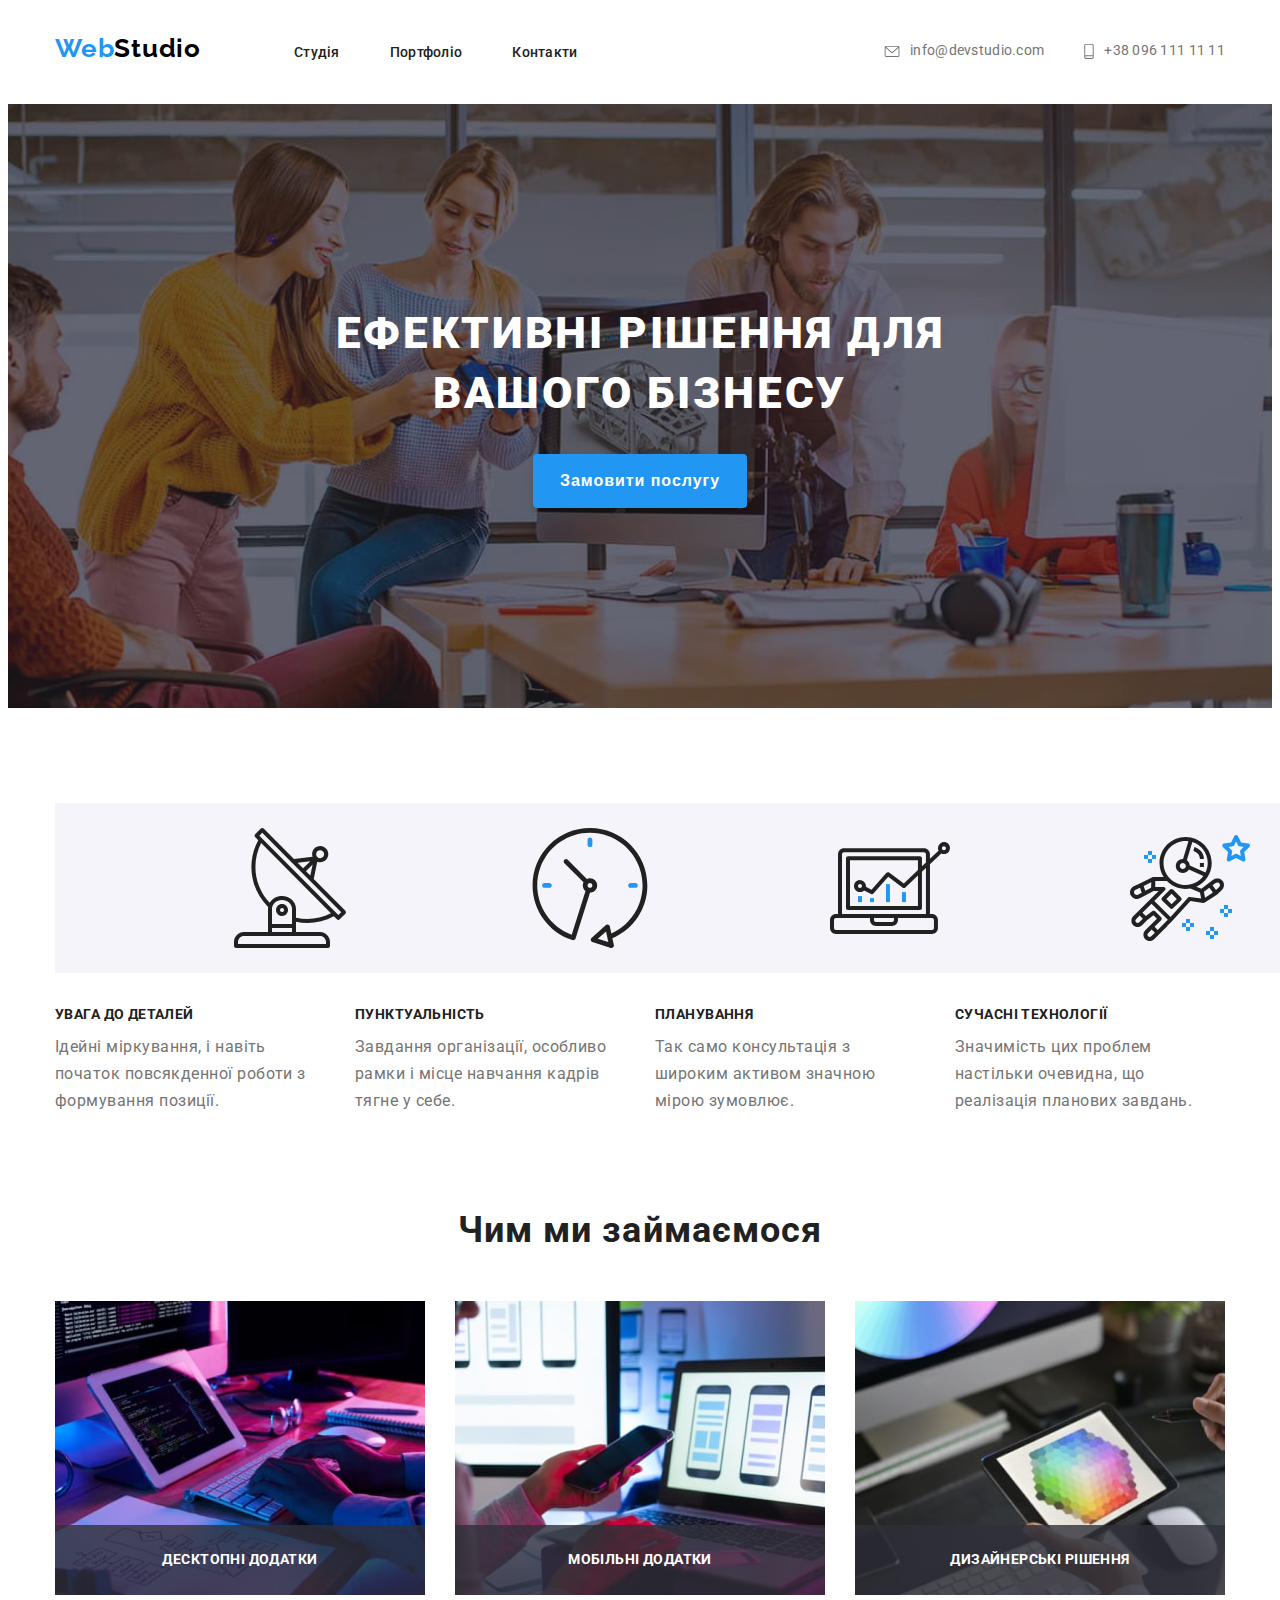
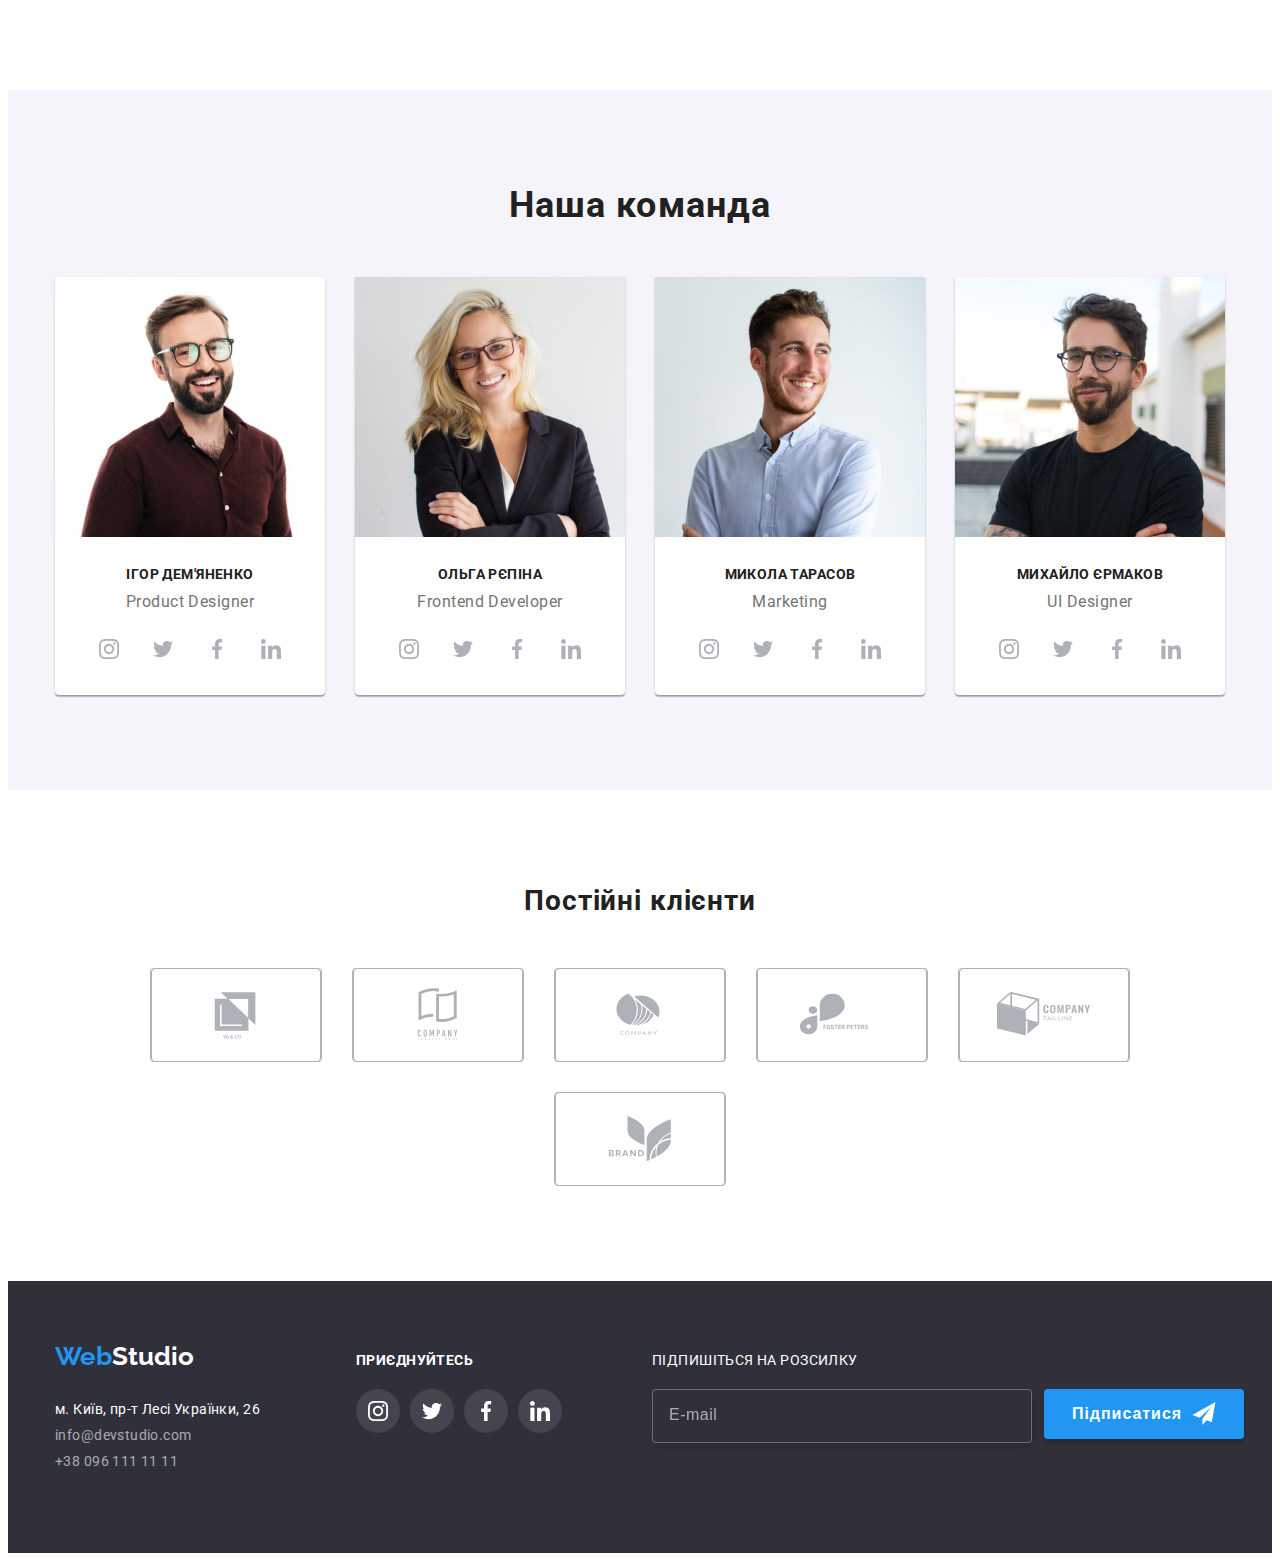
==== index.html @ 7951bf89 "homework-8.9." ====
<!DOCTYPE html>
<html lang="uk-ua">
<head>
    <meta charset="UTF-8">
    <meta http-equiv="X-UA-Compatible" content="IE=edge">
    <meta name="viewport" content="width=device-width, initial-scale=1.0" />
    <title>WebStudio</title>
    <link rel="preconnect" href="https://fonts.googleapis.com"> 
<link rel="preconnect" href="https://fonts.gstatic.com" crossorigin> 
<link href="https://fonts.googleapis.com/css2?family=Raleway:wght@700&family=Roboto:wght@400;500;700;900&display=swap" rel="stylesheet">
<link rel="stylesheet" href="https://cdnjs.cloudflare.com/ajax/libs/modern-normalize/1.1.0/modern-normalize.min.css" integrity="sha512-wpPYUAdjBVSE4KJnH1VR1HeZfpl1ub8YT/NKx4PuQ5NmX2tKuGu6U/JRp5y+Y8XG2tV+wKQpNHVUX03MfMFn9Q==" crossorigin="anonymous" referrerpolicy="no-referrer" />
<!-- <link rel="stylesheet" href="./css/style.css"> -->
<link rel="stylesheet" href="./css/main.min.css">
</head>

<body>   
     <header class="header">    
        <div class="container header__main">
            <a href="./index.html" class="header__logo link"> <span>Web</span>Studio</a>
        <nav class="header__nav">
        <ul class="header__list list">
            <li class="header__list__nav"><a href="./index.html" target="_self" class="header__link link header__active">Студія</a></li>
            <li class="header__list__nav"><a href="./portfolio.html" target="_self" class="header__link link">Портфоліо</a></li>
            <li class="header__list__nav"><a href="" class="header__link link">Контакти</a></li>
        </ul>
       </nav>
       <ul class="header__info list">
        <li class="header__list__nav header__icons"><a href="mailto:info@devstudio.com" class="header__links link"><svg width="16" height="12" class="header__icon__envelope"><use href="./img/icons.svg#icon-envelope-hover"></use></svg>info@devstudio.com</a></li>
        <li class="header__list__nav header__icons"><a href="tel:+380961111111" class="header__links link"><svg width="10" height="16" class="header__icon__smartphone"><use href="./img/icons.svg#icon-smartphone"></use></svg>+38 096 111 11 11</a></li>
       </ul>
       <button type="button" class="header__btn__open"><svg width="40" height="40" class="menu_40px"><use href="./img/icons.svg#icon-menu_40px"></use></svg></button>
    </div>

 <div class="container header__mob__menu">
<div class="mobile__menu">
    <div>
        <button class="header__btn__close"><svg width="40" height="40" class="close_40px"><use href="./img/icons.svg#icon-close_40px"></use></svg></button>
        <nav class="header__mob__nav">
        <ul class="header__mob__list list">
            <li class="header__mob__list__nav"><a href="./index.html" target="_self" class="header__mob__link link header__active">Студія</a></li>
            <li class="header__mob__list__nav"><a href="./portfolio.html" target="_self" class="header__mob__link link">Портфоліо</a></li>
            <li class="header__mob__list__nav"><a href="" class="header__mob__link link">Контакти</a></li>
        </ul>
       </nav>
    </div>

   <div>
   <ul class="header__mob__info list">
    <li class="header__mob__info__nav"><a href="tel:+380961111111" class="header__mob__tel link">+38 096 111 11 11</a></li>
    <li class="header__mob__info__nav"><a href="mailto:info@devstudio.com" class="header__mob__email link">info@devstudio.com</a></li> 
   </ul>

   <ul class="header__soc list">
    <li class="header__soc__link link"><div class="header__Instagram__line">Instagram</div></li>
    <li class="header__soc__link link"><div class="header__Twitter__line">Twitter</div></li>
    <li class="header__soc__link link"><div class="header__Facebook__line">Facebook</li>
    <li class="header__soc__link link">LinkedIn</div></li>
   </ul>
</div>
</div>
</div>
    </header>
    <main>
         <section class="hero">
            <div class="container hero__container">
          <h1 class="hero__title">Ефективні рішення для вашого бізнесу</h1>
          <button type="button" class="hero__btn" data-modal-open >Замовити послугу</button>
        </div>
        </section>
    
         <section class="details">
            <div class="container details__container">
            <h2 class="visually-hidden">Деталі роботи</h2>
            <ul class="details__description">
                <li class="details__list list">
                    <svg width="70" height="70" class="details__icons"><use href="./img/icons.svg#icon-antenna"></use></svg>
                    <h3 class="details__title title">УВАГА ДО ДЕТАЛЕЙ</h3>
                    <p class="detalist__item">Ідейні міркування, і навіть початок повсякденної роботи з формування позиції.</p>
                </li>
                <li class="details__list list">
                    <svg width="70" height="70" class="details__icons"><use href="./img/icons.svg#icon-clock"></use></svg>
                    <h3 class="details__title title">ПУНКТУАЛЬНІСТЬ</h3>
                    <p class="detalist__item">Завдання організації, особливо рамки і місце навчання кадрів тягне у себе.</p>
                </li>
                <li class="details__list list">
                    <svg width="70" height="70" class="details__icons"><use href="./img/icons.svg#icon-diagram"></use></svg>
                    <h3 class="details__title title">ПЛАНУВАННЯ</h3>
                    <p class="detalist__item">Так само консультація з широким активом значною мірою зумовлює.</p>
                </li>
                <li class="details__list list">
                    <svg width="70" height="70" class="details__icons"><use href="./img/icons.svg#icon-astronaut"></use></svg>
                    <h3 class="details__title title">СУЧАСНІ ТЕХНОЛОГІЇ</h3>
                    <p class="detalist__item">Значимість цих проблем настільки очевидна, що реалізація планових завдань.</p>
                </li>
            </ul>
        </div>
        </section>

        <section class="work">
            <div class="container work__container">
            <h2 class="work__title">Чим ми займаємося</h2>
            <ul class="work__link list">
                <li class="work__links link"><img srcset="./img/img1.jpg 1x, ./img/img1_2x.jpeg 2x" src="./img/img1.jpg" alt="Фотографії напрямку діяльності" width="370" height="294">
                    <div class="work__item">Десктопні додатки</div></li>
                <li class="work__links link"><img srcset="./img/img2.jpg 1x, ./img/img2_2x.jpeg 2x" src="./img/img2.jpg" alt="Фотографії напрямку діяльності" width="370" height="294">
                    <div class="work__item">Мобільні додатки</div></li>
                <li class="work__links link"><img srcset="./img/img3.jpg 1x, ./img/img3_2x.jpeg 2x" src="./img/img3.jpg" alt="Фотографії напрямку діяльності" width="370" height="294">
                    <div class="work__item">Дизайнерські рішення</div></li>
            </ul>
            </div>
        </section> 

         <section class="team">
            <div class="container team__container">
            <h2 class="team__title">Наша команда</h2>
            <ul class="team__list list">
                <li class="team__position link">
                    
                    <picture>
                        <source srcset="./img/img_photo1.jpg 1x, ./img/img_photo1_2x.jpeg 2x" media="(min-wight:1200px)">
                        <source srcset="./img/img_photo1_tab.jpeg 1x, ./img/img_photo1_tab_2x.jpeg 2x" media="(min-wight:768px)">
                        <source srcset="./img/img_photo1_mob.jpeg 1x, ./img/img_photo1_mob_2x.jpeg 2x" media="(min-wight:480px)">
                        <img srcset="./img/img_photo1.jpg 1x, ./img/img_photo1_2x.jpeg 2x" src="./img/img_photo1.jpg" alt="Наша команда" width="270" height="260">
                    </picture>
                        <h3 class="team__name title">Ігор Дем'яненко</h3>
                        <p class="team__text">Product Designer</p>
                        <ul class="team__soc list">
                            <li class="team__items"><a href="#" class="team__link link"> <svg width="20" height="20" class="team__icons">
                                <use href="./img/icons.svg#icon-instagram"></use>
                            </svg></a></li>
                            <li class="team__items"><a href="#" class="team__link link"> <svg width="20" height="20" class="team__icons">
                                <use href="./img/icons.svg#icon-twitter"></use>
                            </svg></a></li>
                            <li class="team__items"><a href="#" class="team__link link"> <svg width="20" height="20" class="team__icons">
                                <use href="./img/icons.svg#icon-facebook"></use>
                            </svg></a></li>
                            <li class="team__items"><a href="#" class="team__link link"> <svg width="20" height="20" class="team__icons">
                                <use href="./img/icons.svg#icon-linkedin"></use>
                            </svg></a></li>
                        </ul>
                </li>
                <li class="team__position link">   
                    <picture>
                        <source srcset="./img/img_photo2.jpg 1x, ./img/img_photo2_2x.jpeg 2x" media="(min-wight:1200px)">
                        <source srcset="./img/img_photo2_tab.jpeg 1x, ./img/img_photo2_tab_2x.jpeg 2x" media="(min-wight:768px)">
                        <source srcset="./img/img_photo2_mob.jpeg 1x, ./img/img_photo2_mob_2x.jpeg 2x" media="(min-wight:480px)">
                        <img srcset="./img/img_photo2.jpg 1x, ./img/img_photo2_2x.jpeg 2x" src="./img/img_photo2.jpg" alt="Наша команда" width="270" height="260">
                    </picture>
                        <h3 class="team__name title">Ольга Рєпіна</h3>
                        <p class="team__text">Frontend Developer</p>
                        <ul class="team__soc list">
                            <li class="team__items"><a href="#" class="team__link link"> <svg width="20" height="20" class="team__icons">
                                <use href="./img/icons.svg#icon-instagram"></use>
                            </svg></a></li>
                            <li class="team__items"><a href="#" class="team__link link"> <svg width="20" height="20" class="team__icons">
                                <use href="./img/icons.svg#icon-twitter"></use>
                            </svg></a></li>
                            <li class="team__items"><a href="#" class="team__link link"> <svg width="20" height="20" class="team__icons">
                                <use href="./img/icons.svg#icon-facebook"></use>
                            </svg></a></li>
                            <li class="team__items"><a href="#" class="team__link link"> <svg width="20" height="20" class="team__icons">
                                <use href="./img/icons.svg#icon-linkedin"></use>
                            </svg></a></li>
                        </ul>
                </li>
                <li class="team__position link">            
                    <picture>
                        <source srcset="./img/img_photo3.jpg 1x, ./img/img_photo3_2x.jpeg 2x" media="(min-wight:1200px)">
                        <source srcset="./img/img_photo3_tab.jpeg 1x, ./img/img_photo3_tab_2x.jpeg 2x" media="(min-wight:768px)">
                        <source srcset="./img/img_photo3_mob.jpeg 1x, ./img/img_photo3_mob_2x.jpeg 2x" media="(min-wight:480px)">
                        <img srcset="./img/img_photo3.jpg 1x, ./img/img_photo3_2x.jpeg 2x" src="./img/img_photo3.jpg" alt="Наша команда" width="270" height="260">
                    </picture>
                        <h3 class="team__name title">Микола Тарасов</h3>
                        <p class="team__text">Marketing</p>
                        <ul class="team__soc list">
                            <li class="team__items"><a href="#" class="team__link link"> <svg width="20" height="20" class="team__icons">
                                <use href="./img/icons.svg#icon-instagram"></use>
                            </svg></a></li>
                            <li class="team__items"><a href="#" class="team__link link"> <svg width="20" height="20" class="team__icons">
                                <use href="./img/icons.svg#icon-twitter"></use>
                            </svg></a></li>
                            <li class="team__items"><a href="#" class="team__link link"> <svg width="20" height="20" class="team__icons">
                                <use href="./img/icons.svg#icon-facebook"></use>
                            </svg></a></li>
                            <li class="team__items"><a href="#" class="team__link link"> <svg width="20" height="20" class="team__icons">
                                <use href="./img/icons.svg#icon-linkedin"></use>
                            </svg></a></li>
                        </ul>
                </li>
                <li class="team__position link">                 
                    <picture>
                        <source srcset="./img/img_photo4.jpg 1x, ./img/img_photo4_2x.jpeg 2x" media="(min-wight:1200px)">
                        <source srcset="./img/img_photo4_tab.jpeg 1x, ./img/img_photo4_tab_2x.jpeg 2x" media="(min-wight:768px)">
                        <source srcset="./img/img_photo4_mob.jpeg 1x, ./img/img_photo4_mob_2x.jpeg 2x" media="(min-wight:480px)">
                        <img srcset="./img/img_photo4.jpg 1x, ./img/img_photo4_2x.jpeg 2x" src="./img/img_photo4.jpg" alt="Наша команда" width="270" height="260">
                    </picture>
                        <h3 class="team__name title">Михайло Єрмаков</h3>
                        <p class="team__text">UI Designer</p>
                        <ul class="team__soc list">
                            <li class="team__items"><a href="#" class="team__link link"> <svg width="20" height="20" class="team__icons">
                                <use href="./img/icons.svg#icon-instagram"></use>
                            </svg></a></li>
                            <li class="team__items"><a href="#" class="team__link link"> <svg width="20" height="20" class="team__icons">
                                <use href="./img/icons.svg#icon-twitter"></use>
                            </svg></a></li>
                            <li class="team__items"><a href="#" class="team__link link"> <svg width="20" height="20" class="team__icons">
                                <use href="./img/icons.svg#icon-facebook"></use>
                            </svg></a></li>
                            <li class="team__items"><a href="#" class="team__link link"> <svg width="20" height="20" class="team__icons">
                                <use href="./img/icons.svg#icon-linkedin"></use>
                            </svg></a></li>
                        </ul>
                </li>
            </ul>    
           </div>
        
        </section> 
         <section class="customers">
            <div class="container customers__container">
                <h2 class="customers__title title">Постійні клієнти</h2>
                <ul class="customers__list list">
                    <li class="customers__items"><a href="#" class="customers__link link"><svg width="106" height="60" class="customers__Logo"><use href="./img/icons.svg#icon-Logo"></use></svg></a></li>
                    <li class="customers__items"><a href="#" class="customers__link link"><svg width="106" height="60" class="customers__Logo"><use href="./img/icons.svg#icon-Logo-2"></use></svg></a></li>
                    <li class="customers__items"><a href="#" class="customers__link link"><svg width="106" height="60" class="customers__Logo"><use href="./img/icons.svg#icon-Logo-3"></use></svg></a></li>
                    <li class="customers__items"><a href="#" class="customers__link link"><svg width="106" height="60" class="customers__Logo"><use href="./img/icons.svg#icon-Logo-4"></use></svg></a></li>
                    <li class="customers__items"><a href="#" class="customers__link link"><svg width="106" height="60" class="customers__Logo"><use href="./img/icons.svg#icon-Logo-5"></use></svg></a></li>
                    <li class="customers__items"><a href="#" class="customers__link link"><svg width="106" height="60" class="customers__Logo"><use href="./img/icons.svg#icon-Logo-6"></use></svg></a></li>
                </ul>
            </div>
        </section>
    </main>
     <footer>
        <section class="footer">
            <div class="container footer__container">
            
            <address class="footer__address">
                <ul class="footer__list list">
                    <li><a href="" class="footer__logo link"> <span>Web</span>Studio</a></li>
                    <li class="footer__items"><a href="https://goo.gl/maps/dPoQDVjqcK9kiGsp6" target="_blank" rel="noopener noreferrer nofolow" class="footer__link link footer__contact">м. Київ, пр-т Лесі Українки, 26</a></li>
                    <li class="footer__items"><a href="mailto:info@devstudio.com" class="footer__link link">info@devstudio.com</a></li>
                    <li class="footer__items"><a href="tel:+380961111111" class="footer__link link ">+38 096 111 11 11</a></li>
                </ul>
                <div class="footer__soc__tab">
                <h3 class="footer__soc__title">приєднуйтесь</h3>
                <ul class="footer__soc list">                  
                    <li class="footer__soc__items"><a href="#" class="footer__soc__link link"> <svg width="20" height="20" class="footer__soc__icons">
                        <use href="./img/icons.svg#icon-instagram"></use>
                    </svg></a></li>
                    <li class="footer__soc__items"><a href="#" class="footer__soc__link link"> <svg width="20" height="20" class="footer__soc__icons">
                        <use href="./img/icons.svg#icon-twitter"></use>
                    </svg></a></li>
                    <li class="footer__soc__items"><a href="#" class="footer__soc__link link"> <svg width="20" height="20" class="footer__soc__icons">
                        <use href="./img/icons.svg#icon-facebook"></use>
                    </svg></a></li>
                    <li class="footer__soc__items"><a href="#" class="footer__soc__link link"> <svg width="20" height="20" class="footer__soc__icons">
                        <use href="./img/icons.svg#icon-linkedin"></use>
                    </svg></a></li>
                </div>
                </ul>
            </address>
            <fotm action="" class="footer__form">
                <div class="footer__form__label"><label for="email" class="footer__form__text">Підпишіться на розсилку</label></div>
                <div class="footer__form__imput"><input type="email" name="email" id="email" class="footer__form__email" placeholder="E-mail">
                <button type="submit" class="footer__form__btn">Підписатися <svg width="24" height="24" class="footer__form__icon"><use href="./img/icons.svg#icon-send"></use></svg></button></div>
            </fotm>
        </div>
        </section>
    </footer> 
    <div class="modal is-hidden" data-modal >
        <div class="modal__container" >
            <button data-modal-close  type="button" class="modal__btn">
            <svg width="11" height="11" ><use href="./img/icons.svg#icon-Vector"></use></svg></button>
            <p class="modal__heading">Залиште свої дані, ми вам передзвонимо</p>

            <form action="">
            <div class="modal__imput__group"> 
                <label for="name">Iм'я</label>
                <div class="modal__imput__wrapper"> <input type="text" class="modal__input" id="name" name="name" required>
                <svg width="18" height="18" class="modal__input__icon"><use href="./img/icons.svg#icon-person"></use></svg>
            </div>
            </div>

                <div class="modal__imput__group">
                    <label for="tel">Телефон</label>
                    <div class="modal__imput__wrapper"> <input type="tel" class="modal__input" id="tel" name="tel" required>
                    <svg width="18" height="18" class="modal__input__icon"><use href="./img/icons.svg#icon-phone"></use></svg>
                </div>
            </div>

                <div class="modal__imput__group">
                <label for="email">Пошта</label>
                <div class="modal__imput__wrapper"> <input type="email" class="modal__input" id="email" name="email" required>
                <svg width="18" height="18" class="modal__input__icon"><use href="./img/icons.svg#icon-email"></use></svg>
            </div>
            </div>

            <div class="modal__imput__group">
                <label for="comment">Коментар</label>
                <textarea name="comment" id="comment" placeholder="Введіть текст" class="modal__text"></textarea>
            </div>

            <div class="modal__imput__group">
                <input type="checkbox" name="contract" id="contract" required class="modal__politic__check visually-hidden">
                <label for="contract" class="modal__politik__label"><span class="modal__politic__check2"><svg width="11" height="9"><use href="./img/icons.svg#icon-check"></use></svg></span ><div class="modal__contract__span"> Погоджуюся з розсилкою та приймаю <a class="modal__contract link" href="" target="_blank">Умови договору</a></div> </label>  
            </div>
               <div> <button type="submit" class="modal__form__btn">Відправити</button></div>
            
            </form>
            
        </div>
    </div> 
    <script src="./js/modal.js"></script>
    <script src="./js/menu.js"></script>
</body>
</html>
---- css/style.css ----
:root{
    --accent-color: #2196F3;
    --color-white: #FFFFFF;
}


p, h1, h2, h3 {
    margin: 0px;
}
ul {
margin: 0px;
padding: 0px;
}

img {
    display: block;
}


body{
    font-family: 'roboto', 'relewey', sans-serif;
    color: #212121;
}

/* --------------UNIVERSAL CLASSES------------ */


.container {
    width: 1200px;
    padding: 0px 15px;
    margin-left: auto;
    margin-right: auto;
    /* outline: 2px solid red; */
}



.link{
    text-decoration: none;
}

.list{
    list-style: none;
}

.title {
    font-size: 14px;
    line-height: 1.14;
    letter-spacing: 0.03em;
    text-transform: uppercase;
    }

.visually-hidden {
        position: absolute;
        width: 1px;
        height: 1px;
        margin: -1px;
        border: 0;
        padding: 0;
        white-space: nowrap;
        overflow: hidden;
        opacity: 0;
    }


/* --------------HEADER------------ */

.header{
    background-color: #FFFFFF;
    border-bottom: #ECECEC;
}

.header__main {
    display: flex;
    align-items: center;
}

.header__logo {
padding: 25px 0px;
margin-right: 90px;
display: block;


font-family: 'Raleway';
font-style: normal;
font-weight: 700;
font-size: 26px;
line-height: 1.19;
letter-spacing: 0.03em;
color: #000000;
}

.header__logo > span {
color: #2196F3;
}

.header__list{
    display: flex;
}
.header__list .header__list__nav:not(:last-child) {
    margin-right: 50px;
}


.header__link {
    display: block;
    padding-top: 32px;
    padding-bottom: 33px;
    position: relative;
    transition-property: var(--accent-color);
    transition-duration: 250ms;
   

    font-weight: 500;
    font-size: 14px;
    line-height: 1.14;
    letter-spacing: 0.02em;
    color: #212121;
    
}

.header__link:hover,
.header__link:focus,
.header__link:active {
    color: var(--accent-color);
}

.header__active:visited{
    color: var(--accent-color);
}



.header__active::after{
    position: absolute;
    left: 0;
    bottom: 0;
    content: '';
    display: block;
    height: 4px;
    width: 100%;
    background-color: var(--accent-color);
    border-radius: 2px;
}



.header__info {
    margin-left: auto;
    display: flex;
    
}
.header__info .header__list__nav:not(:last-child) {
    margin-right: 40px;
}

.header__links{
    display: flex;
    padding-top: 30px;
    padding-bottom: 30px;
    align-items: center;

    transition-property: var(--accent-color);
    transition-duration: 250ms;


font-size: 14px;
line-height: 1.14;
letter-spacing: 0.02em;
color: #757575;
}

.header__links:hover,
.header__links:focus{
    color: #2196F3
}

.header__icon__envelope{
  
    margin-right: 10px;
    fill: currentColor;
}
.header__icon__envelope:hover,
.header__icon__envelope:focus{
    fill: currentColor;
}

.header__icon__smartphone{
    margin-right: 10px;
    fill: currentColor;
}
.header__icon__smartphone:hover,
.header__icon__smartphone:focus{
    fill: currentColor;
}


/* --------------HERO------------ */

.hero {
    background-color: 
    #2F303A;
    background-image: linear-gradient(rgba(47, 48, 58, 0.4), rgba(47, 48, 58, 0.4)), url(../img/img-hiro.jpeg);
    background-repeat: no-repeat;
    background-size: cover;
    background-position: center;

}

.hero__container {
    padding-top: 200px;
    padding-bottom: 200px;
    text-align: center;
    display: block;  
}

.hero__title {
    margin-bottom: 30px;
    max-width: 700px;
    margin-left: auto;
    margin-right: auto;
    

    font-weight: 900;
    font-size: 44px;
    line-height: 1.36;
    
    letter-spacing: 0.06em;
    text-transform: uppercase;
    color: #FFFFFF;
}

.hero__btn{
cursor: pointer;
background-color: #2196F3;
border-radius: 4px;
border: 2px solid transparent;
box-shadow: 0px 4px 4px rgba(0, 0, 0, 0.15);
min-width: 200px;

    display: inline-block;
    padding: 10px 25px;
    text-align: center;

    font-weight: 700;
    font-size: 16px;
    line-height: 1.88;
    letter-spacing: 0.06em; 
    color: #FFFFFF;
}
.hero__btn:hover,
.hero__btn:focus,
.hero__btn:active{
background-color: #2196F3;
}

/* --------------DETAILS------------ */


.details{
    background-color: #FFFFFF;
}

.details__container {
    display: flex;
    padding-top: 95px;
    padding-bottom: 95px;
}

.details__title {
    margin-bottom: 10px;
}

.details__list > p {
    font-size: 14px;
    line-height: 1.71;
    letter-spacing: 0.03em;
    color: #757575;
}

.details__list {
    display: flex;
    flex-wrap: wrap;
    
}

.details__description:not(:last-child) {
    margin-right: 30px;
}


.details__icons{
    width: 270px;
    height: 120px;
    background-color: #F5F4FA;
    margin-bottom: 30px;
    display: flex;
    justify-content: center;
    align-items: center;
    fill: #212121;
    padding: 25px 100px;

}


/* -------------WORK------------- */

.work{
    background-color: #FFFFFF
}

.work__container {
   padding-top: 0px;
   padding-bottom: 95px;
   
}

.work__title {
text-align: center;

font-size: 36px;
line-height: 1.16;
letter-spacing: 0.03em;
margin-bottom: 50px;
}

.work__link {
    display: flex;
}
.work__link .work__links:not(:last-child) {
margin-right: 30px;
}

.work__links{
    position: relative;
}

.work__links::before{
content: "";
position: absolute;
bottom: 0;
right: 0;
width: 100%;
height: 70px;
display: inline-block;
background-color: rgba(47, 48, 58, 0.8);;
}

.work__item{
    position: absolute;
    bottom: 12%;
    right: 50%;
    min-width: 100%;
    transform: translate(50%, 50%);
    font-weight: 700;
    font-size: 14px;
    line-height: 1.14;
    text-align: center;
    letter-spacing: 0.03em;
    text-transform: uppercase;
    color: #FFFFFF;
}

/* -------------TEAM------------- */

.team{
    background-color: #F5F4FA;
}

.team__containner {
    padding-top: 95px;
    padding-bottom: 95px;
}

.team__title {
font-size: 36px;
line-height: 1.16;
text-align: center;
letter-spacing: 0.03em;
margin-bottom: 50px;
color: #212121;
}

.team__list {
    display: flex;
    
    
}

.team__position{
    background-color: #FFFFFF;
    text-align: center;
    border-radius: 0px 0px 4px 4px;
    box-shadow: 0px 1px 3px rgba(0, 0, 0, 0.12), 0px 1px 1px rgba(0, 0, 0, 0.14), 0px 2px 1px rgba(0, 0, 0, 0.2);
}

.team__list .team__position:not(:last-child){
    margin-right: 30px;
}

.team__name {
    margin: 30px auto 10px;
}

.team__text {
margin-bottom: 15px;

font-size: 16px;
line-height: 1.18;
letter-spacing: 0.03em;
color: #757575;
}

.team__soc{
    display: flex;
    justify-content: center;
    text-align: center;
    padding-bottom: 30px;
}

.team__items{
    width: 44px;
    height: 44px;
}

.team__items:not(:last-child){
    margin-right: 10px;
}

.team__link {
    width: 100%;
    height: 100%;
    display: flex;
    justify-content: center;
    align-items: center;
    border-radius: 50%;
    background-color: #FFFFFF;
    color: #AFB1B8;
    transition-property: background-color;
    transition-duration: 250ms;
    transition-timing-function: linear;
    transition-property: color;
    transition-duration: 250ms;
    transition-timing-function: linear;
}

.team__link:hover {
    background-color: #2196F3;
    color: #FFFFFF;
}
.team__icons {
    fill: currentColor;
}

/* -------------CUSTOMERS------------- */

.customers{
    background-color: #FFFFFF;
}

.customers__container{
    padding-top: 95px;
    padding-bottom: 95px;
}

.customers__title{
margin-bottom: 50px;

text-transform: none;
font-style: normal;
font-size: 36px;
line-height: 1.17;
text-align: center;
letter-spacing: 0.03em;
color: #212121;
}

.customers__list{
    display: flex;
    justify-content: center;
}
.customers__items:not(:last-child){
    margin-right: 30px;
}

.customers__items{
    width: 170px;
    height: 92px;
   
}


        .customers__link{
            width: 100%;
            height: 100%;
            display: flex;
            justify-content: center;
            align-items: center;
            border: 1px solid #AFB1B8;
            border-radius: 4px;
            background-color: #FFFFFF;
            color: #AFB1B8;

            transition-property: border;
            transition-duration: 250ms;
            transition-timing-function: linear;

            transition-property: color;
            transition-duration: 250ms;
            transition-timing-function: linear;
        }



    .customers__link:hover {
        border: 1px solid #2196F3;
        color: #2196F3;
      }

      .customers__Logo{
        fill: currentColor;
      }


/* -------------FOOTER------------- */


.footer {
    background-color: #2F303A
    
}

.footer__container {
    padding-top: 60px;
    padding-bottom: 60px;
    display: flex;
    align-items: baseline;
    
}

.footer__address{
    display: flex;
    align-items: baseline;
}

.footer__list{
    margin-right: 70px;
    min-width: 231px;
}


    
    .footer__logo {
        margin-bottom: 30px;
        display: block;


        font-family: 'Raleway';
        font-style: normal;
        font-weight: 700;
        font-size: 26px;
        line-height: 1.19;
        color: #FFFFFF;

    }

    .footer__logo > span {
        color: #2196F3;
        }

    .footer__link{
        font-style: normal;
        font-size: 14px;
        line-height: 1.71;
        letter-spacing: 0.03em;
        color: rgba(255, 255, 255, 0.6);
    }

    .footer__items:not(:last-child){
        margin-bottom: 10px;
    }

    .footer__contact {
        color: #FFFFFF;
    }



.footer__soc{
    display: flex;
    flex-wrap: wrap;
    margin-right: 90px;

}

.footer__soc__title{
min-width: 206px;
margin-bottom: 20px;

font-style: normal;
font-size: 14px;
line-height: 1.14;
letter-spacing: 0.03em;
text-transform: uppercase;
color: #FFFFFF;

}


.footer__soc__items{

text-align: center;
    width: 44px;
    height: 44px;
 
}

.footer__soc__items:not(:last-child){
    margin-right: 10px;
}

.footer__soc__link {
    width: 100%;
    height: 100%;
    display: flex;
    justify-content: center;
    align-items: center;
    border-radius: 50%;
    background-color: rgba(255, 255, 255, 0.1);;
    color: #FFFFFF;

    transition-property: background-color;
    transition-duration: 250ms;
    transition-timing-function: linear;
}

.footer__soc__link:hover {
    background-color: #2196F3;
}
.footer__soc__icons {
    fill: currentColor;
}



.footer__form__label{
    margin-bottom: 20px;
}

.footer__form__imput{
    display: flex;
}

.footer__form__text {
    
    font-size: 14px;
    line-height: 16px;
    letter-spacing: 0.03em;
    text-transform: uppercase;
    color: #FFFFFF;
}



.footer__form__email {
width: 360px;
height: 50px;
border: 1px solid rgba(255, 255, 255, 0.3);
filter: drop-shadow(0px 4px 4px rgba(0, 0, 0, 0.15));
border-radius: 4px;
margin-right: 12px;

background-color: #2F303A;
padding-left: 16px;
color: #FFFFFF;
transition-property: border-color;
transition-duration: 250ms;
transition-timing-function: linear;
}

.footer__form__email:hover,
.footer__form__email:focus{
    outline: transparent;
    border-color: var(--accent-color);
}



.footer__form__email::placeholder{
    font-weight: 400;
    font-size: 16px;
    line-height: 1.25;
    display: flex;
    align-items: center;
    letter-spacing: 0.03em;
    color: rgba(255, 255, 255, 0.6);
    }



.footer__form__btn {
padding: 10px 28px 10px 28px;
background-color: var(--accent-color);
box-shadow: 0px 4px 4px rgba(0, 0, 0, 0.15);
border-radius: 4px;
border: transparent;
cursor: pointer;

font-weight: 700;
font-size: 16px;
line-height: 1.88;
display: flex;
align-items: center;
text-align: center;
letter-spacing: 0.06em;
color: #FFFFFF;

}

.footer__form__icon {
    margin-left: 10px;
    height: 24px;
    width: 24px;
    fill: #FFFFFF;
}





/* ----------------MODAL--------------- */



.modal{
    position: fixed;
    top: 0;
    height: 100%;
    width: 100%;
    background-color: rgba(0, 0, 0, 0.2);
    

    transition-property: opacity, visibility;
    transition-duration: 250ms;
    transition-timing-function: linear;  
}



.modal__container{
    position: absolute;
    left: 50%;
    top: 50%;
    width: 528px;
    height: 581px;
    transform: translate(-50%, -50%) scale(1);
    background-color: #FFFFFF;
    box-shadow: 0px 1px 3px rgba(0, 0, 0, 0.12), 0px 1px 1px rgba(0, 0, 0, 0.14), 0px 2px 1px rgba(0, 0, 0, 0.2);
    border-radius: 4px;
    padding: 40px;

    transition-property: transform;
    transition-duration: 250ms;
    transition-timing-function: linear;
    

} 

.modal.is-hidden .modal__container{
    transform: translate(-50%, -50%) scale(0);
   
}

.modal__btn{
    display: inline-block;
    cursor: pointer;
    position: absolute;
    top: 8px;
    right: 8px;
    width: 30px;
    height: 30px;
    border-radius: 50%;
    background-color: #FFFFFF;
    border: 1px solid rgba(0, 0, 0, 0.1);
    transition: fill 250ms linear;
    
}

.modal__btn:hover,
.modal__btn:focus{
    fill: var(--accent-color);
}

.is-hidden{
    opacity: 0;
    visibility: hidden;
    pointer-events: none;
}

.modal__heading{
font-weight: 700;
font-size: 20px;
line-height: 1.15;
text-align: center;
letter-spacing: 0.03em;
color: #212121;

margin-bottom: 10px;
}

.modal__imput__group label{
    font-weight: 400;
    font-size: 12px;
    line-height: 1.16;
    letter-spacing: 0.01em;
    color: #757575;
    margin-bottom: 5px;
    display: block;
    }
    
    
    .modal__imput__group:nth-child(-n + 3){
        margin-bottom: 10px;
    }
    .modal__imput__group:nth-child(4){
        margin-bottom: 20px;
    }
    .modal__imput__group:nth-child(5){
        margin-bottom: 30px;
        display: flex;
        justify-content: center;
        align-items: center;
    }
    
    .modal__imput__wrapper{
        position: relative;
    }
    
    .modal__input{
        width: 100%;
        height: 40px;
        border: 1px solid rgba(33, 33, 33, 0.2);
        border-radius: 4px;
        padding-left: 12px;
        
    }

    .modal__input{
        padding-left: 42px;
        transition-property: border-color;
        transition-duration: 250ms;
        transition-timing-function: linear;
    }
    
    .modal__input:hover,
    .modal__input:focus{
        border-color: var(--accent-color);
        outline: transparent;
    }
    
    .modal__input:hover + svg,
    .modal__input:focus + svg{
        fill: var(--accent-color);
    }

    .modal__input__icon{
        position: absolute;
        top: 50%;
        left: 12px;
        transform: translateY(-50%);
        transition-property: fill;
        transition-duration: 250ms;
        transition-timing-function: linear;
    }
    
    .modal__text::placeholder{
    font-weight: 400;
    font-size: 12px;
    line-height: 1.16;
    letter-spacing: 0.01em;
    color: rgba(117, 117, 117, 0.5);
    }

     
    .modal__text{
        width: 448px;
        height: 120px;
        left: 576px;
        top: 519px;
        border: 1px solid rgba(33, 33, 33, 0.2);
        border-radius: 4px;
        resize: none;
        padding: 12px 16px;
        transition-property: border-color;
        transition-duration: 250ms;
        transition-timing-function: linear;
        }
        
        .modal__text:hover,
        .modal__text:focus{
            border-color: var(--accent-color);
            outline: transparent;
        }
    
    
    label.modal__politik__label{
    align-items: center;
    display: flex;
    align-items: center;
    font-weight: 400;
    font-size: 14px;
    line-height: 1.71;
    letter-spacing: 0.03em;
    color: #757575;
   
    }
    
    .modal__politic__check2{
        width: 16px;
        height: 15px;
        border: 2px solid #212121;
        border-radius: 2px;
        margin-right: 10px;
        display: flex;
        justify-content: center;
        align-items: center;
        
    }
    .modal__politic__check2 svg{
        fill: transparent;
    }
    .modal__politic__check:checked + label > span{
        border: none;
        background-color: var(--accent-color);
    }
    
    .modal__politic__check:checked + label > span svg{
        fill: var(--color-white);
    }
    
    .modal__contract{
        padding-left: 3px;
        color: var(--accent-color);
    }
    
    .modal__contract__span{
        position: relative;
    }
    
    .modal__contract::after{
        content: "";
        display: block;
        position: absolute;
        right: 0;
        bottom: 5px;
        width: 112px;
        height: 1px;
        background-color: var(--accent-color);
    
    }
    
    .modal__form__btn{
        display: inline-block;
        align-items: center;
        text-align: center;
        margin-left: 113px;
        margin-right: auto;
        
        font-weight: 700;
        font-size: 16px;
        line-height: 1.88;
        letter-spacing: 0.06em;
        color: #FFFFFF;
        
        padding: 10px 52px;
        background: #188CE8;
        border: #188CE8;
        box-shadow: 0px 4px 4px rgba(0, 0, 0, 0.15);
        border-radius: 4px;
        cursor: pointer;
        }
---- css/main.min.css ----
p,h1,h2,h3{margin:0px}ul{margin:0px;padding:0px}.link{text-decoration:none}.list{list-style:none}img{display:block;width:100%;height:auto}body{font-family:"roboto","relewey",sans-serif;color:#212121}.visually-hidden{position:absolute;width:1px;height:1px;margin:-1px;border:0;padding:0;white-space:nowrap;overflow:hidden;opacity:0}:root{--accent-color: #2196F3;--color-white: #FFFFFF}.container{width:100%;padding:0px 15px;margin:0px auto}@media screen and (min-width: 480px){.container{width:450px}}@media screen and (min-width: 768px){.container{width:738px}}@media screen and (min-width: 1200px){.container{width:1170px}}.title{font-size:14px;line-height:1.14;letter-spacing:.03em;text-transform:uppercase}.header{background-color:#fff;border-bottom:#ececec}.header__main{display:flex;align-items:center}@media screen and (min-width: 767px){.header__main{align-items:center}}@media screen and (min-width: 1200px){.header__main{display:flex;align-items:baseline}}.header__logo{display:block;font-family:"Raleway";font-style:normal;font-weight:700;letter-spacing:.03em;color:#000;margin-right:216px;padding:16px,0px;font-size:24px;line-height:1.17}.header__logo>span{color:#2196f3}@media screen and (min-width: 768px){.header__logo{margin-right:85px;padding-bottom:16px}}@media screen and (min-width: 1200px){.header__logo{margin-right:93px;padding:25px 0px;font-size:26px;line-height:1.19}}@media screen and (max-width: 767px){.header__nav{display:none}}.header__list{display:flex}.header__list .header__list__nav:not(:last-child){margin-right:50px}.header__link{position:relative;display:block;padding-top:32px;padding-bottom:33px;transition-property:var(--accent-color);transition-duration:250ms;font-weight:500;font-size:14px;line-height:1.14;letter-spacing:.02em;color:#212121}.header__link:hover,.header__link:focus,.header__link:active{color:var(--accent-color)}.header__active:visited{color:var(--accent-color)}.header__active:visited::after{position:absolute;left:0;bottom:0;content:"";display:block;height:4px;width:100%;background-color:var(--accent-color);border-radius:2px}.header__info{display:none;margin-left:auto}@media screen and (min-width: 768px){.header__info{display:block}}@media screen and (min-width: 1200px){.header__info{display:flex}.header__info .header__list__nav:not(:last-child){margin-right:40px}}@media screen and (min-width: 768px){.header__list__nav:first-child{padding-bottom:10px}}.header__links{display:flex;align-items:center;transition-property:color;transition-duration:250ms;font-size:14px;line-height:1.14;letter-spacing:.02em;color:#757575}.header__links:hover,.header__links:focus{color:#2196f3}.header__icon__envelope{margin-right:10px;fill:currentColor}.header__icon__envelope:hover,.header__icon__envelope:focus{fill:currentColor}.header__icon__smartphone{margin-right:10px;fill:currentColor}.header__icon__smartphone:hover,.header__icon__smartphone:focus{fill:currentColor}.header__btn__open{cursor:pointer;margin-left:auto;border:rgba(0,0,0,0);background-color:#fff;transition:fill,250ms linear;padding-top:10px}@media screen and (min-width: 768px){.header__btn__open{display:none}}.header__btn__open:hover,.header__btn__open:focus{fill:var(--accent-color)}.header__mob__menu{display:block;position:fixed;width:100vw;height:100vh;background-color:#fff;top:0px;left:0px;right:0px;transition-property:opacity,visibility;transition-duration:250ms;transition-timing-function:linear}@media screen and (min-width: 768px){.header__mob__menu{display:none}}.header__mob__menu.is-header{transform:translate(-50%, -50%) scale(0)}.header__btn__close{cursor:pointer;display:block;margin-left:auto;margin-right:0;border:rgba(0,0,0,0);background-color:#fff;transition:fill,250ms linear}.header__btn__close:hover,.header__btn__close:focus{fill:var(--accent-color)}.header__mob__list__nav{margin-bottom:30px}.header__mob__link{font-weight:500;font-size:40px;line-height:47px;letter-spacing:.02em;color:#212121;transition:color,250ms linear}.header__mob__link:hover,.header__mob__link:focus{color:var(--accent-color)}.header__mob__info{margin-bottom:64px}.header__mob__info__nav:first-child{margin-bottom:30px}.header__mob__tel{font-weight:500;font-size:34px;line-height:1.17;letter-spacing:.02em;color:#2196f3}.header__mob__email{font-weight:500;font-size:24px;line-height:1.16;letter-spacing:.02em;color:#757575;transition:color,250ms linear}.header__mob__email:hover,.header__mob__email:focus{color:var(--accent-color)}.header__soc{display:flex;align-items:center}.header__soc__link{position:relative;font-weight:500;font-size:18px;line-height:1.22px;letter-spacing:.02em;color:#2196f3}.header__soc__link:not(:last-child){margin-right:20px}.header__Instagram__line::after{content:"";position:absolute;height:1px;width:22px;display:block;border:1px solid rgba(33,33,33,.2);top:0;left:85px;transform:rotate(90deg)}.header__Twitter__line::after{content:"";position:absolute;height:1px;width:22px;display:block;border:1px solid rgba(33,33,33,.2);top:0;left:57px;transform:rotate(90deg)}.header__Facebook__line::after{content:"";position:absolute;height:1px;width:22px;display:block;border:1px solid rgba(33,33,33,.2);top:0;left:80px;transform:rotate(90deg)}.mobile__menu{display:flex;flex-direction:column;height:100%;justify-content:space-between;padding-top:10px;padding-bottom:45px;padding-left:40px;padding-right:10px}.hero{background-color:#2f303a;background-image:linear-gradient(rgba(47, 48, 58, 0.4), rgba(47, 48, 58, 0.4)),url(../img/img_hiro_modil.jpeg);background-repeat:no-repeat;background-size:cover;background-position:center}@media(min-device-pixel-ratio: 2),(-webkit-min-device-pixel-ratio: 2),(min-resolution: 192dpi),(min-resolution: 2dppx){.hero{background-image:linear-gradient(rgba(47, 48, 58, 0.4), rgba(47, 48, 58, 0.4)),url(../img/2x_img_mobil.jpeg)}}@media screen and (min-width: 768px){.hero{background-image:linear-gradient(rgba(47, 48, 58, 0.4), rgba(47, 48, 58, 0.4)),url(../img/img_hiro_tablet.jpeg)}}@media screen and (min-width: 768px)and (min-device-pixel-ratio: 2),screen and (min-width: 768px)and (-webkit-min-device-pixel-ratio: 2),screen and (min-width: 768px)and (min-resolution: 192dpi),screen and (min-width: 768px)and (min-resolution: 2dppx){.hero{background-image:linear-gradient(rgba(47, 48, 58, 0.4), rgba(47, 48, 58, 0.4)),url(../img/2x_img_tablet.jpeg)}}@media screen and (min-width: 1200px){.hero{background-image:linear-gradient(rgba(47, 48, 58, 0.4), rgba(47, 48, 58, 0.4)),url(../img/img-hiro.jpeg)}}@media screen and (min-width: 1200px)and (min-device-pixel-ratio: 2),screen and (min-width: 1200px)and (-webkit-min-device-pixel-ratio: 2),screen and (min-width: 1200px)and (min-resolution: 192dpi),screen and (min-width: 1200px)and (min-resolution: 2dppx){.hero{background-image:linear-gradient(rgba(47, 48, 58, 0.4), rgba(47, 48, 58, 0.4)),url(../img/2x_img_desctop.jpeg)}}.hero__container{padding-top:118px;padding-bottom:118px;text-align:center;display:block}@media screen and (min-width: 1200px){.hero__container{padding-top:200px;padding-bottom:200px}}.hero__title{margin-bottom:30px;max-width:360px;margin-left:auto;margin-right:auto;font-weight:900;font-size:26px;line-height:1.62;text-align:center;letter-spacing:.06em;text-transform:uppercase;color:#fff}@media screen and (min-width: 1200px){.hero__title{max-width:700px;font-size:44px;line-height:1.36;color:#fff}}.hero__btn{cursor:pointer;background-color:#2196f3;border-radius:4px;border:2px solid rgba(0,0,0,0);box-shadow:0px 4px 4px rgba(0,0,0,.15);min-width:200px;display:inline-block;padding:10px 25px;text-align:center;font-weight:700;font-size:16px;line-height:1.88;letter-spacing:.06em;color:#fff}.hero__btn:hover,.hero__btn:focus,.hero__btn:active{background-color:#2196f3}.details{background-color:#fff}.details__container{padding-top:60px;padding-bottom:0px}@media screen and (min-width: 768px){.details__container{padding-bottom:60px}}@media screen and (min-width: 1200px){.details__container{padding-top:95px;padding-bottom:95px}}@media screen and (min-width: 480px){.details__description{margin:-15px}}@media screen and (min-width: 768px){.details__description{margin:-15px;display:flex;flex-wrap:wrap}}@media screen and (min-width: 1200px){.details__description{margin:-15px}}.details__list{width:100%}@media screen and (min-width: 768px){.details__list{display:flex;flex-wrap:wrap;margin:15px;width:calc((100% - 60px)/2)}}@media screen and (min-width: 1200px){.details__list{display:block;width:calc((100% - 120px)/4)}}@media screen and (max-width: 767px){.details__list:not(:last-child) .detalist__item{margin-bottom:30px}}.details__icons{margin-bottom:30px;height:127px;width:100%;background-color:#f5f4fa;fill:#212121;padding:25px 100px}@media screen and (min-width: 480px){.details__icons{padding:25px 190px}}@media screen and (min-width: 768px){.details__icons{height:120px;padding:25px 142px}}@media screen and (min-width: 1200px){.details__icons{padding:25px 100px}}.details__title{display:flex;justify-content:center;margin-bottom:10px;font-size:14px;line-height:1.14;letter-spacing:.03em;text-transform:uppercase;color:#212121}@media screen and (min-width: 480px){.details__title{text-align:center}}@media screen and (min-width: 1200px){.details__title{justify-content:flex-start}}.detalist__item{line-height:1.71;letter-spacing:.03em;color:#757575}@media screen and (max-width: 1199px){.work{display:none}}.work{background-color:#fff}.work__container{padding-top:0px;padding-bottom:95px}.work__title{text-align:center;font-size:36px;line-height:1.16;letter-spacing:.03em;margin-bottom:50px}.work__link{display:flex}.work__link .work__links:not(:last-child){margin-right:30px}.work__links{position:relative}.work__links::before{content:"";position:absolute;bottom:0;right:0;width:100%;height:70px;display:inline-block;background-color:rgba(47,48,58,.8)}.work__item{position:absolute;bottom:12%;right:50%;min-width:100%;transform:translate(50%, 50%);font-weight:700;font-size:14px;line-height:1.14;text-align:center;letter-spacing:.03em;text-transform:uppercase;color:#fff}.team{background-color:#f5f4fa}.team__container{padding-top:60px;padding-bottom:60px}@media screen and (min-width: 1200px){.team__container{padding-top:95px;padding-bottom:95px}}.team__title{font-size:28px;line-height:1.17;text-align:center;letter-spacing:.03em;margin-bottom:30px;color:#212121}@media screen and (min-width: 1200px){.team__title{font-size:36px;line-height:1.16;margin-bottom:50px}}.team__list{display:block}@media screen and (min-width: 768px){.team__list{display:flex;flex-wrap:wrap;margin:-15px}}@media screen and (max-width: 767px){.team__list .team__position:not(:last-child){margin-bottom:30px}}.team__position{background-color:#fff;text-align:center;width:100%;border-radius:0px 0px 4px 4px;box-shadow:0px 1px 3px rgba(0,0,0,.12),0px 1px 1px rgba(0,0,0,.14),0px 2px 1px rgba(0,0,0,.2)}@media screen and (min-width: 768px){.team__position{margin:15px;width:calc((100% - 60px)/2)}}@media screen and (min-width: 1200px){.team__position{width:calc((100% - 120px)/4)}}.team__name{margin:30px auto 10px}.team__text{margin-bottom:15px;font-size:16px;line-height:1.18;letter-spacing:.03em;color:#757575}.team__soc{display:flex;justify-content:center;text-align:center;padding-bottom:24px}.team__items{display:flex;justify-content:center;text-align:center;flex-wrap:wrap;width:44px;height:44px}.team__items:not(:last-child){margin-right:10px}.team__link{width:100%;height:100%;display:flex;justify-content:center;align-items:center;border-radius:50%;background-color:#fff;color:#afb1b8;transition-property:background-color,color;transition-duration:250ms;transition-timing-function:linear}.team__link:hover{background-color:#2196f3;color:#fff}.team__icons{fill:currentColor}.customers{background-color:#fff}.customers__container{padding-top:60px;padding-bottom:60px}@media screen and (min-width: 1200px){.customers__container{padding-top:95px;padding-bottom:95px}}.customers__title{text-transform:none;margin-bottom:30px;font-size:28px;line-height:1.17;text-align:center;letter-spacing:.03em;color:#212121}@media screen and (min-width: 1200px){.customers__title{margin-bottom:50px}}.customers__list{display:flex;flex-wrap:wrap;margin:-15px}@media screen and (min-width: 768px){.customers__list{align-items:center;justify-content:center}}.customers__items{height:92px;display:flex;justify-content:center;align-items:center;border:1px solid #afb1b8;border-radius:4px;background-color:#fff;color:#afb1b8;margin:15px;width:calc((100% - 60px)/2)}@media screen and (min-width: 768px){.customers__items{width:calc((100% - 90px)/3)}}@media screen and (min-width: 1200px){.customers__items{width:calc((100% - 180px)/6)}}.customers__link{width:100%;height:100%;display:flex;justify-content:center;align-items:center;border:1px solid #afb1b8;border-radius:4px;background-color:#fff;color:#afb1b8;transition-property:border,color;transition-duration:250ms;transition-timing-function:linear}.customers__link:hover{border:1px solid #2196f3;color:#2196f3}.customers__Logo{fill:currentColor}.footer{background-color:#2f303a}.footer__container{padding-top:60px;padding-bottom:60px}@media screen and (min-width: 1200px){.footer__container{padding-top:60px;padding-bottom:60px;display:flex;align-items:baseline}}.footer__address{display:block}@media screen and (min-width: 768px){.footer__address{display:flex;justify-content:space-around}}@media screen and (min-width: 1200px){.footer__address{align-items:baseline}}.footer__list{margin-bottom:60px}@media screen and (min-width: 1200px){.footer__list{margin-right:70px;min-width:231px;margin-bottom:0px}}.footer__logo{display:flex;justify-content:center;margin-bottom:30px;font-family:"Raleway";font-style:normal;font-weight:700;font-size:24px;line-height:1.17;text-align:center;color:#fff}.footer__logo>span{color:#2196f3}@media screen and (min-width: 1200px){.footer__logo{justify-content:flex-start;font-size:26px;line-height:1.19}}.footer__items:not(:last-child) .footer__link{margin-bottom:10px}.footer__link{display:flex;justify-content:center;font-style:normal;font-size:14px;line-height:1.14;text-align:center;letter-spacing:.03em;color:rgba(255,255,255,.6)}@media screen and (min-width: 1200px){.footer__link{justify-content:flex-start}}.footer__contact{color:#fff}@media screen and (min-width: 768px){.footer__soc__tab{display:block}}.footer__soc__title{display:flex;justify-content:center;margin-bottom:20px;font-style:normal;font-size:14px;line-height:1.14;text-align:center;letter-spacing:.03em;text-transform:uppercase;color:#fff}@media screen and (min-width: 1200px){.footer__soc__title{justify-content:flex-start}}.footer__soc{display:flex;justify-content:center;margin-bottom:60px}@media screen and (min-width: 1200px){.footer__soc{margin-right:90px}}.footer__soc__items{width:44px;height:44px}.footer__soc__items:not(:last-child){margin-right:10px}.footer__soc__link{width:100%;height:100%;display:flex;justify-content:center;align-items:center;border-radius:50%;background-color:rgba(255,255,255,.1);color:#fff;transition-property:background-color;transition-duration:250ms;transition-timing-function:linear}.footer__soc__link:hover{background-color:#2196f3}.footer__soc__icons{fill:currentColor}.footer__form__label{margin-bottom:20px}@media screen and (max-width: 767px){.footer__form__imput{display:flex;flex-wrap:wrap;justify-content:center}}@media screen and (min-width: 1200px){.footer__form__imput{display:flex}}.footer__form__text{display:flex;justify-content:center;text-align:center;font-size:14px;line-height:1.14;letter-spacing:.03em;text-transform:uppercase;color:#fff}@media screen and (min-width: 1200px){.footer__form__text{justify-content:flex-start}}.footer__form__email{width:450px;height:50px;border:1px solid rgba(255,255,255,.3);filter:drop-shadow(0px 4px 4px rgba(0, 0, 0, 0.15));border-radius:4px;margin-bottom:20px;background-color:#2f303a;padding-left:16px;color:#fff;transition-property:border-color;transition-duration:250ms;transition-timing-function:linear}.footer__form__email:hover,.footer__form__email:focus{outline:rgba(0,0,0,0);border-color:var(--accent-color)}@media screen and (min-width: 768px){.footer__form__email{display:flex;margin-right:auto;margin-left:auto}}@media screen and (min-width: 1200px){.footer__form__email{display:block;width:360px;margin-right:12px}}.footer__form__email::-moz-placeholder{font-weight:400;font-size:16px;line-height:1.25;display:flex;align-items:center;letter-spacing:.03em;color:rgba(255,255,255,.6)}.footer__form__email:-ms-input-placeholder{font-weight:400;font-size:16px;line-height:1.25;display:flex;align-items:center;letter-spacing:.03em;color:rgba(255,255,255,.6)}.footer__form__email::placeholder{font-weight:400;font-size:16px;line-height:1.25;display:flex;align-items:center;letter-spacing:.03em;color:rgba(255,255,255,.6)}.footer__form__btn{display:flex;align-items:center;text-align:center;padding:10px 28px 10px 28px;background-color:var(--accent-color);box-shadow:0px 4px 4px rgba(0,0,0,.15);border-radius:4px;border:rgba(0,0,0,0);cursor:pointer;font-weight:700;font-size:16px;line-height:1.88;letter-spacing:.06em;color:#fff}@media screen and (min-width: 768px){.footer__form__btn{margin-right:auto;margin-left:auto}}@media screen and (min-width: 1200px){.footer__form__btn{max-height:50px;font-size:16px;color:#fff}}.footer__form__icon{margin-left:10px;height:24px;width:24px;fill:#fff}.forma{position:fixed;top:0;height:100%;width:100%;background-color:rgba(0,0,0,.2);transition-property:opacity,visibility;transition-duration:250ms;transition-timing-function:linear}.forma.is-hidden .forma-bg{transform:translate(-50%, -50%) scale(0)}.forma-bg{position:absolute;left:50%;top:50%;width:528px;height:581px;transform:translate(-50%, -50%) scale(1);background-color:#fff;box-shadow:0px 1px 3px rgba(0,0,0,.12),0px 1px 1px rgba(0,0,0,.14),0px 2px 1px rgba(0,0,0,.2);border-radius:4px;padding:40px;transition-property:transform;transition-duration:250ms;transition-timing-function:linear}.forma-bt{display:inline-block;cursor:pointer;position:absolute;top:8px;right:8px;width:30px;height:30px;border-radius:50%;background-color:#fff;border:1px solid rgba(0,0,0,.1);transition:fill 250ms linear}.forma-bt:hover,.forma-bt:focus{fill:var(--accent-color)}.is-hidden{opacity:0;visibility:hidden;pointer-events:none}.modal{position:fixed;top:0;height:100%;width:100%;background-color:rgba(0,0,0,.2);transition-property:opacity,visibility;transition-duration:250ms;transition-timing-function:linear}.modal.is-hidden .modal__container{transform:translate(-50%, -50%) scale(0)}.modal__container{position:absolute;left:50%;top:50%;width:450px;height:609px;transform:translate(-50%, -50%) scale(1);background-color:#fff;box-shadow:0px 1px 3px rgba(0,0,0,.12),0px 1px 1px rgba(0,0,0,.14),0px 2px 1px rgba(0,0,0,.2);border-radius:4px;padding:40px;transition-property:transform;transition-duration:250ms;transition-timing-function:linear}@media screen and (min-width: 1200px){.modal__container{width:528px;height:581px}}.modal__btn{display:inline-block;cursor:pointer;position:absolute;top:8px;right:8px;width:30px;height:30px;border-radius:50%;background-color:#fff;border:1px solid rgba(0,0,0,.1);transition:fill 250ms linear}.modal__btn:hover,.modal__btn:focus{fill:var(--accent-color)}.is-hidden{opacity:0;visibility:hidden;pointer-events:none}.modal__heading{margin-bottom:10px;font-weight:700;font-size:20px;line-height:1.15;text-align:center;letter-spacing:.03em;color:#212121}@media screen and (min-width: 1200px){.modal__heading{line-height:1.5}}.modal__imput__group label{font-weight:400;font-size:12px;line-height:1.16;letter-spacing:.01em;color:#757575;margin-bottom:5px;display:block}@media screen and (min-width: 1200px){.modal__imput__group label{line-height:1.14}}.modal__imput__group:nth-child(-n+3){margin-bottom:10px}.modal__imput__group:nth-child(-n+3):nth-child(4){margin-bottom:20px}.modal__imput__group:nth-child(-n+3):nth-child(5){margin-bottom:30px;justify-content:center;display:flax;align-items:center}.modal__imput__wrapper{position:relative}.modal__input{width:100%;height:40px;border:1px solid rgba(33,33,33,.2);border-radius:4px;padding-left:12px;padding-left:42px;transition-property:border-color;transition-duration:250ms;transition-timing-function:linear}.modal__input:hover,.modal__input:focus{border-color:var(--accent-color);outline:rgba(0,0,0,0)}.modal__input:hover+svg,.modal__input:focus+svg{fill:var(--accent-color)}.modal__input__icon{position:absolute;top:50%;left:12px;transform:translateY(-50%);transition-property:fill;transition-duration:250ms;transition-timing-function:linear}.modal__text{width:370px;height:120px;left:576px;top:519px;margin-bottom:20px;border:1px solid rgba(33,33,33,.2);border-radius:4px;resize:none;padding:12px 16px;transition-property:border-color;transition-duration:250ms;transition-timing-function:linear}.modal__text:hover,.modal__text:focus{border-color:var(--accent-color);outline:rgba(0,0,0,0)}.modal__text::-moz-placeholder{font-weight:400;font-size:12px;line-height:1.16;letter-spacing:.01em;color:rgba(117,117,117,.5)}.modal__text:-ms-input-placeholder{font-weight:400;font-size:12px;line-height:1.16;letter-spacing:.01em;color:rgba(117,117,117,.5)}.modal__text::placeholder{font-weight:400;font-size:12px;line-height:1.16;letter-spacing:.01em;color:rgba(117,117,117,.5)}@media screen and (min-width: 1200px){.modal__text{width:448px;height:120px;font-size:14px;line-height:1.14px}}label.modal__politik__label{margin-bottom:30px;display:flex;align-items:baseline;font-size:12px;line-height:1.14;letter-spacing:.03em;color:#757575}@media screen and (min-width: 1200px){label.modal__politik__label{font-size:14px;line-height:1.71}}.modal__politic__check2{width:16px;height:15px;border:2px solid #212121;border-radius:2px;margin-right:10px;justify-content:center;display:flex;align-items:center}.modal__politic__check2 svg{fill:rgba(0,0,0,0)}.modal__politic__check:checked+label>span{border:none;background-color:var(--accent-color)}.modal__politic__check:checked+label>span:checked+label>span svg{fill:#fff}.modal__contract{padding-left:3px;color:var(--accent-color)}.modal__contract::after{content:"";display:block;position:absolute;right:0;bottom:0px;width:97px;height:1px;background-color:var(--accent-color)}@media screen and (min-width: 1200px){.modal__contract{padding-left:3px;color:var(--accent-color)}.modal__contract::after{content:"";display:block;position:absolute;right:0;bottom:5px;width:112px;height:1px;background-color:var(--accent-color)}}.modal__contract__span{position:relative}.modal__form__btn{display:inline-block;display:flex;align-items:center;text-align:center;margin-left:auto;margin-right:auto;font-weight:700;font-size:16px;line-height:1.88;letter-spacing:.06em;color:#fff;padding:10px 52px;background:#188ce8;border:#188ce8;box-shadow:0px 4px 4px rgba(0,0,0,.15);border-radius:4px;cursor:pointer}/*# sourceMappingURL=main.min.css.map */
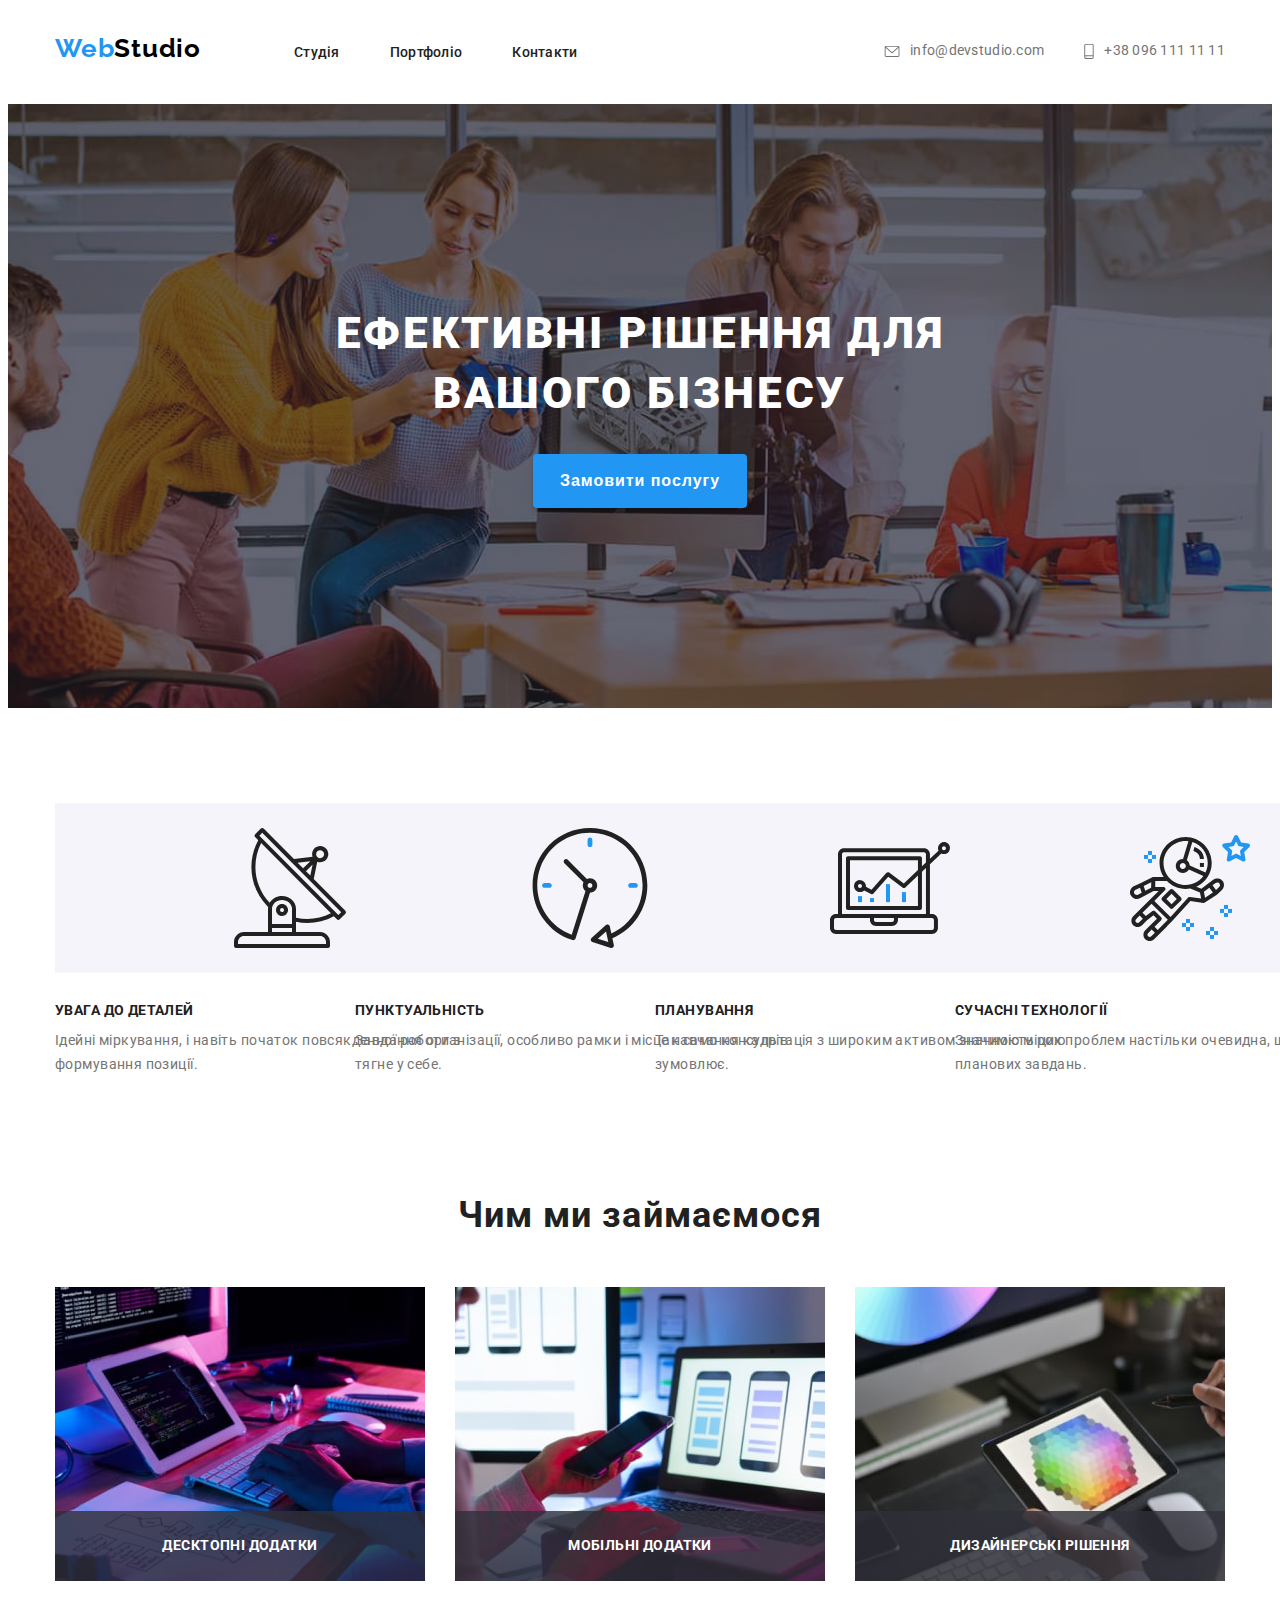
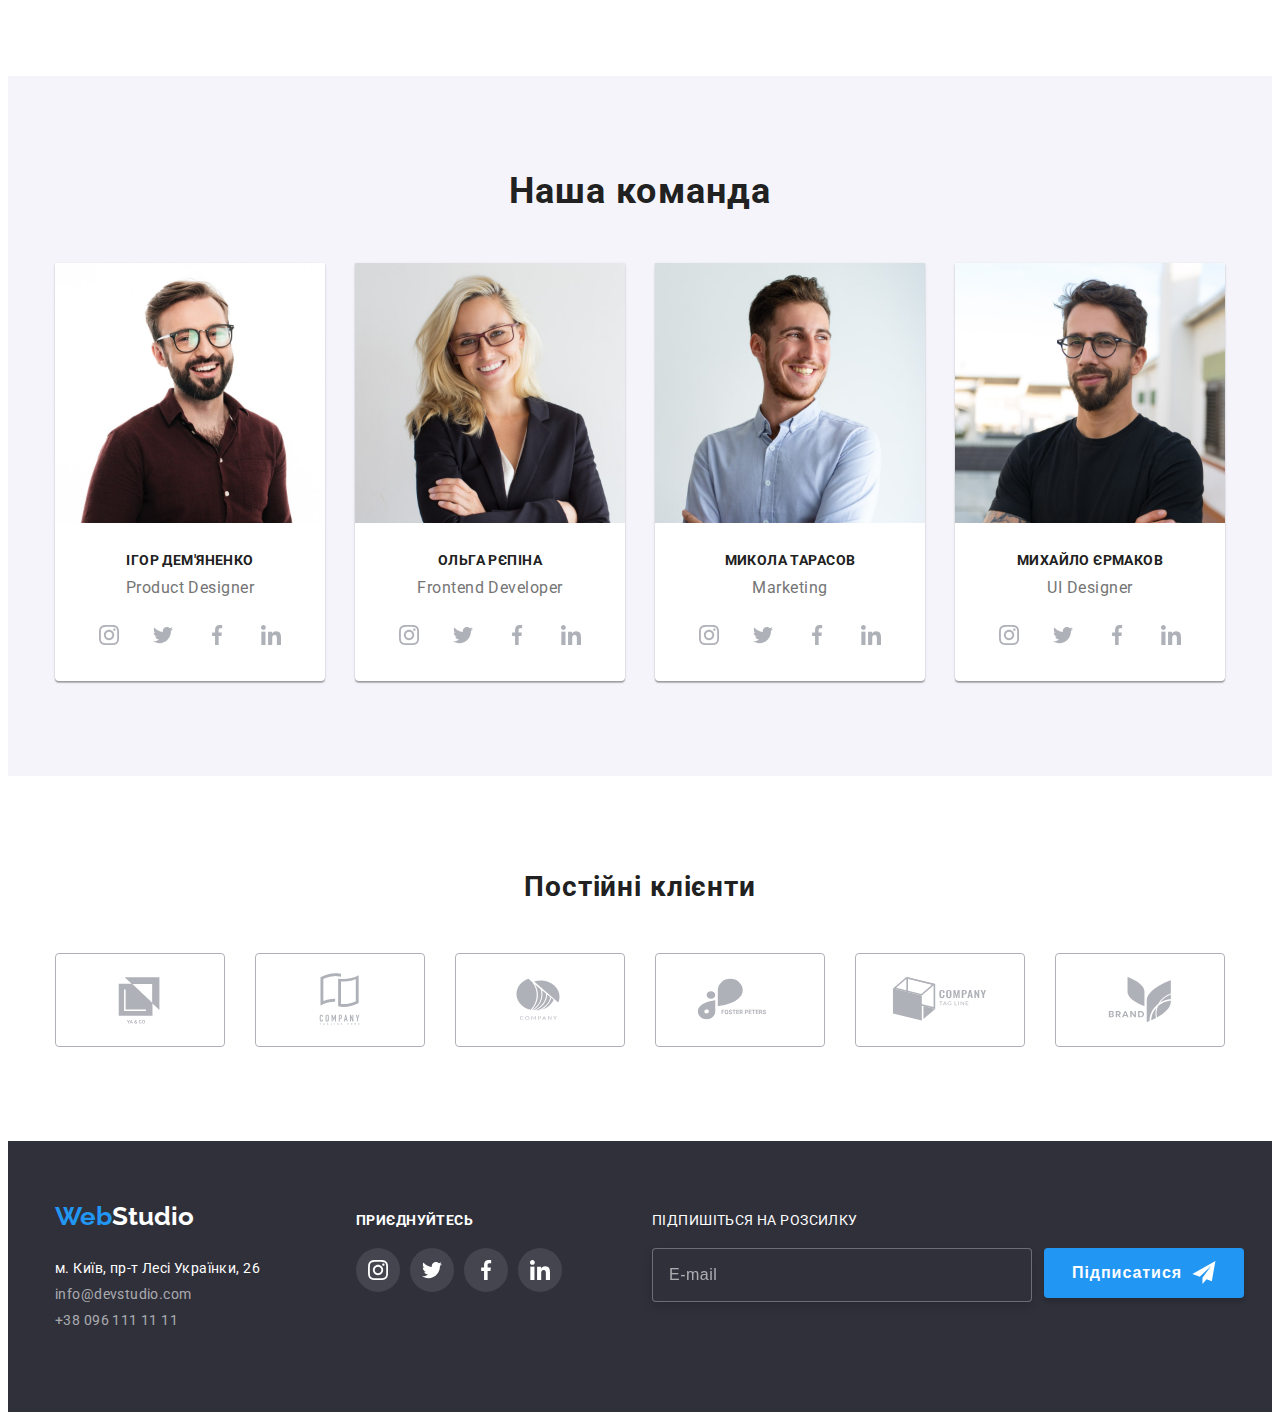
==== commit 65f1e179: "homework-8.10." ====
--- a/index.html
+++ b/index.html
@@ -28,13 +28,13 @@
         <li class="header__list__nav header__icons"><a href="mailto:info@devstudio.com" class="header__links link"><svg width="16" height="12" class="header__icon__envelope"><use href="./img/icons.svg#icon-envelope-hover"></use></svg>info@devstudio.com</a></li>
         <li class="header__list__nav header__icons"><a href="tel:+380961111111" class="header__links link"><svg width="10" height="16" class="header__icon__smartphone"><use href="./img/icons.svg#icon-smartphone"></use></svg>+38 096 111 11 11</a></li>
        </ul>
-       <button type="button" class="header__btn__open"><svg width="40" height="40" class="menu_40px"><use href="./img/icons.svg#icon-menu_40px"></use></svg></button>
+       <button type="button" class="header__btn__open is-open" aria-expanded="false"><svg width="40" height="40" class="menu_40px"><use href="./img/icons.svg#icon-menu_40px"></use></svg></button>
     </div>
 
- <div class="container header__mob__menu">
-<div class="mobile__menu">
-    <div>
-        <button class="header__btn__close"><svg width="40" height="40" class="close_40px"><use href="./img/icons.svg#icon-close_40px"></use></svg></button>
+ <div class="container  header__mob__menu">
+<div class="mobile__menu ">
+    <div >
+        <button class="header__btn__close "><svg width="40" height="40" class="close_40px"><use href="./img/icons.svg#icon-close_40px"></use></svg></button>
         <nav class="header__mob__nav">
         <ul class="header__mob__list list">
             <li class="header__mob__list__nav"><a href="./index.html" target="_self" class="header__mob__link link header__active">Студія</a></li>
--- a/css/main.min.css
+++ b/css/main.min.css
@@ -1 +1 @@
-p,h1,h2,h3{margin:0px}ul{margin:0px;padding:0px}.link{text-decoration:none}.list{list-style:none}img{display:block;width:100%;height:auto}body{font-family:"roboto","relewey",sans-serif;color:#212121}.visually-hidden{position:absolute;width:1px;height:1px;margin:-1px;border:0;padding:0;white-space:nowrap;overflow:hidden;opacity:0}:root{--accent-color: #2196F3;--color-white: #FFFFFF}.container{width:100%;padding:0px 15px;margin:0px auto}@media screen and (min-width: 480px){.container{width:450px}}@media screen and (min-width: 768px){.container{width:738px}}@media screen and (min-width: 1200px){.container{width:1170px}}.title{font-size:14px;line-height:1.14;letter-spacing:.03em;text-transform:uppercase}.header{background-color:#fff;border-bottom:#ececec}.header__main{display:flex;align-items:center}@media screen and (min-width: 767px){.header__main{align-items:center}}@media screen and (min-width: 1200px){.header__main{display:flex;align-items:baseline}}.header__logo{display:block;font-family:"Raleway";font-style:normal;font-weight:700;letter-spacing:.03em;color:#000;margin-right:216px;padding:16px,0px;font-size:24px;line-height:1.17}.header__logo>span{color:#2196f3}@media screen and (min-width: 768px){.header__logo{margin-right:85px;padding-bottom:16px}}@media screen and (min-width: 1200px){.header__logo{margin-right:93px;padding:25px 0px;font-size:26px;line-height:1.19}}@media screen and (max-width: 767px){.header__nav{display:none}}.header__list{display:flex}.header__list .header__list__nav:not(:last-child){margin-right:50px}.header__link{position:relative;display:block;padding-top:32px;padding-bottom:33px;transition-property:var(--accent-color);transition-duration:250ms;font-weight:500;font-size:14px;line-height:1.14;letter-spacing:.02em;color:#212121}.header__link:hover,.header__link:focus,.header__link:active{color:var(--accent-color)}.header__active:visited{color:var(--accent-color)}.header__active:visited::after{position:absolute;left:0;bottom:0;content:"";display:block;height:4px;width:100%;background-color:var(--accent-color);border-radius:2px}.header__info{display:none;margin-left:auto}@media screen and (min-width: 768px){.header__info{display:block}}@media screen and (min-width: 1200px){.header__info{display:flex}.header__info .header__list__nav:not(:last-child){margin-right:40px}}@media screen and (min-width: 768px){.header__list__nav:first-child{padding-bottom:10px}}.header__links{display:flex;align-items:center;transition-property:color;transition-duration:250ms;font-size:14px;line-height:1.14;letter-spacing:.02em;color:#757575}.header__links:hover,.header__links:focus{color:#2196f3}.header__icon__envelope{margin-right:10px;fill:currentColor}.header__icon__envelope:hover,.header__icon__envelope:focus{fill:currentColor}.header__icon__smartphone{margin-right:10px;fill:currentColor}.header__icon__smartphone:hover,.header__icon__smartphone:focus{fill:currentColor}.header__btn__open{cursor:pointer;margin-left:auto;border:rgba(0,0,0,0);background-color:#fff;transition:fill,250ms linear;padding-top:10px}@media screen and (min-width: 768px){.header__btn__open{display:none}}.header__btn__open:hover,.header__btn__open:focus{fill:var(--accent-color)}.header__mob__menu{display:block;position:fixed;width:100vw;height:100vh;background-color:#fff;top:0px;left:0px;right:0px;transition-property:opacity,visibility;transition-duration:250ms;transition-timing-function:linear}@media screen and (min-width: 768px){.header__mob__menu{display:none}}.header__mob__menu.is-header{transform:translate(-50%, -50%) scale(0)}.header__btn__close{cursor:pointer;display:block;margin-left:auto;margin-right:0;border:rgba(0,0,0,0);background-color:#fff;transition:fill,250ms linear}.header__btn__close:hover,.header__btn__close:focus{fill:var(--accent-color)}.header__mob__list__nav{margin-bottom:30px}.header__mob__link{font-weight:500;font-size:40px;line-height:47px;letter-spacing:.02em;color:#212121;transition:color,250ms linear}.header__mob__link:hover,.header__mob__link:focus{color:var(--accent-color)}.header__mob__info{margin-bottom:64px}.header__mob__info__nav:first-child{margin-bottom:30px}.header__mob__tel{font-weight:500;font-size:34px;line-height:1.17;letter-spacing:.02em;color:#2196f3}.header__mob__email{font-weight:500;font-size:24px;line-height:1.16;letter-spacing:.02em;color:#757575;transition:color,250ms linear}.header__mob__email:hover,.header__mob__email:focus{color:var(--accent-color)}.header__soc{display:flex;align-items:center}.header__soc__link{position:relative;font-weight:500;font-size:18px;line-height:1.22px;letter-spacing:.02em;color:#2196f3}.header__soc__link:not(:last-child){margin-right:20px}.header__Instagram__line::after{content:"";position:absolute;height:1px;width:22px;display:block;border:1px solid rgba(33,33,33,.2);top:0;left:85px;transform:rotate(90deg)}.header__Twitter__line::after{content:"";position:absolute;height:1px;width:22px;display:block;border:1px solid rgba(33,33,33,.2);top:0;left:57px;transform:rotate(90deg)}.header__Facebook__line::after{content:"";position:absolute;height:1px;width:22px;display:block;border:1px solid rgba(33,33,33,.2);top:0;left:80px;transform:rotate(90deg)}.mobile__menu{display:flex;flex-direction:column;height:100%;justify-content:space-between;padding-top:10px;padding-bottom:45px;padding-left:40px;padding-right:10px}.hero{background-color:#2f303a;background-image:linear-gradient(rgba(47, 48, 58, 0.4), rgba(47, 48, 58, 0.4)),url(../img/img_hiro_modil.jpeg);background-repeat:no-repeat;background-size:cover;background-position:center}@media(min-device-pixel-ratio: 2),(-webkit-min-device-pixel-ratio: 2),(min-resolution: 192dpi),(min-resolution: 2dppx){.hero{background-image:linear-gradient(rgba(47, 48, 58, 0.4), rgba(47, 48, 58, 0.4)),url(../img/2x_img_mobil.jpeg)}}@media screen and (min-width: 768px){.hero{background-image:linear-gradient(rgba(47, 48, 58, 0.4), rgba(47, 48, 58, 0.4)),url(../img/img_hiro_tablet.jpeg)}}@media screen and (min-width: 768px)and (min-device-pixel-ratio: 2),screen and (min-width: 768px)and (-webkit-min-device-pixel-ratio: 2),screen and (min-width: 768px)and (min-resolution: 192dpi),screen and (min-width: 768px)and (min-resolution: 2dppx){.hero{background-image:linear-gradient(rgba(47, 48, 58, 0.4), rgba(47, 48, 58, 0.4)),url(../img/2x_img_tablet.jpeg)}}@media screen and (min-width: 1200px){.hero{background-image:linear-gradient(rgba(47, 48, 58, 0.4), rgba(47, 48, 58, 0.4)),url(../img/img-hiro.jpeg)}}@media screen and (min-width: 1200px)and (min-device-pixel-ratio: 2),screen and (min-width: 1200px)and (-webkit-min-device-pixel-ratio: 2),screen and (min-width: 1200px)and (min-resolution: 192dpi),screen and (min-width: 1200px)and (min-resolution: 2dppx){.hero{background-image:linear-gradient(rgba(47, 48, 58, 0.4), rgba(47, 48, 58, 0.4)),url(../img/2x_img_desctop.jpeg)}}.hero__container{padding-top:118px;padding-bottom:118px;text-align:center;display:block}@media screen and (min-width: 1200px){.hero__container{padding-top:200px;padding-bottom:200px}}.hero__title{margin-bottom:30px;max-width:360px;margin-left:auto;margin-right:auto;font-weight:900;font-size:26px;line-height:1.62;text-align:center;letter-spacing:.06em;text-transform:uppercase;color:#fff}@media screen and (min-width: 1200px){.hero__title{max-width:700px;font-size:44px;line-height:1.36;color:#fff}}.hero__btn{cursor:pointer;background-color:#2196f3;border-radius:4px;border:2px solid rgba(0,0,0,0);box-shadow:0px 4px 4px rgba(0,0,0,.15);min-width:200px;display:inline-block;padding:10px 25px;text-align:center;font-weight:700;font-size:16px;line-height:1.88;letter-spacing:.06em;color:#fff}.hero__btn:hover,.hero__btn:focus,.hero__btn:active{background-color:#2196f3}.details{background-color:#fff}.details__container{padding-top:60px;padding-bottom:0px}@media screen and (min-width: 768px){.details__container{padding-bottom:60px}}@media screen and (min-width: 1200px){.details__container{padding-top:95px;padding-bottom:95px}}@media screen and (min-width: 480px){.details__description{margin:-15px}}@media screen and (min-width: 768px){.details__description{margin:-15px;display:flex;flex-wrap:wrap}}@media screen and (min-width: 1200px){.details__description{margin:-15px}}.details__list{width:100%}@media screen and (min-width: 768px){.details__list{display:flex;flex-wrap:wrap;margin:15px;width:calc((100% - 60px)/2)}}@media screen and (min-width: 1200px){.details__list{display:block;width:calc((100% - 120px)/4)}}@media screen and (max-width: 767px){.details__list:not(:last-child) .detalist__item{margin-bottom:30px}}.details__icons{margin-bottom:30px;height:127px;width:100%;background-color:#f5f4fa;fill:#212121;padding:25px 100px}@media screen and (min-width: 480px){.details__icons{padding:25px 190px}}@media screen and (min-width: 768px){.details__icons{height:120px;padding:25px 142px}}@media screen and (min-width: 1200px){.details__icons{padding:25px 100px}}.details__title{display:flex;justify-content:center;margin-bottom:10px;font-size:14px;line-height:1.14;letter-spacing:.03em;text-transform:uppercase;color:#212121}@media screen and (min-width: 480px){.details__title{text-align:center}}@media screen and (min-width: 1200px){.details__title{justify-content:flex-start}}.detalist__item{line-height:1.71;letter-spacing:.03em;color:#757575}@media screen and (max-width: 1199px){.work{display:none}}.work{background-color:#fff}.work__container{padding-top:0px;padding-bottom:95px}.work__title{text-align:center;font-size:36px;line-height:1.16;letter-spacing:.03em;margin-bottom:50px}.work__link{display:flex}.work__link .work__links:not(:last-child){margin-right:30px}.work__links{position:relative}.work__links::before{content:"";position:absolute;bottom:0;right:0;width:100%;height:70px;display:inline-block;background-color:rgba(47,48,58,.8)}.work__item{position:absolute;bottom:12%;right:50%;min-width:100%;transform:translate(50%, 50%);font-weight:700;font-size:14px;line-height:1.14;text-align:center;letter-spacing:.03em;text-transform:uppercase;color:#fff}.team{background-color:#f5f4fa}.team__container{padding-top:60px;padding-bottom:60px}@media screen and (min-width: 1200px){.team__container{padding-top:95px;padding-bottom:95px}}.team__title{font-size:28px;line-height:1.17;text-align:center;letter-spacing:.03em;margin-bottom:30px;color:#212121}@media screen and (min-width: 1200px){.team__title{font-size:36px;line-height:1.16;margin-bottom:50px}}.team__list{display:block}@media screen and (min-width: 768px){.team__list{display:flex;flex-wrap:wrap;margin:-15px}}@media screen and (max-width: 767px){.team__list .team__position:not(:last-child){margin-bottom:30px}}.team__position{background-color:#fff;text-align:center;width:100%;border-radius:0px 0px 4px 4px;box-shadow:0px 1px 3px rgba(0,0,0,.12),0px 1px 1px rgba(0,0,0,.14),0px 2px 1px rgba(0,0,0,.2)}@media screen and (min-width: 768px){.team__position{margin:15px;width:calc((100% - 60px)/2)}}@media screen and (min-width: 1200px){.team__position{width:calc((100% - 120px)/4)}}.team__name{margin:30px auto 10px}.team__text{margin-bottom:15px;font-size:16px;line-height:1.18;letter-spacing:.03em;color:#757575}.team__soc{display:flex;justify-content:center;text-align:center;padding-bottom:24px}.team__items{display:flex;justify-content:center;text-align:center;flex-wrap:wrap;width:44px;height:44px}.team__items:not(:last-child){margin-right:10px}.team__link{width:100%;height:100%;display:flex;justify-content:center;align-items:center;border-radius:50%;background-color:#fff;color:#afb1b8;transition-property:background-color,color;transition-duration:250ms;transition-timing-function:linear}.team__link:hover{background-color:#2196f3;color:#fff}.team__icons{fill:currentColor}.customers{background-color:#fff}.customers__container{padding-top:60px;padding-bottom:60px}@media screen and (min-width: 1200px){.customers__container{padding-top:95px;padding-bottom:95px}}.customers__title{text-transform:none;margin-bottom:30px;font-size:28px;line-height:1.17;text-align:center;letter-spacing:.03em;color:#212121}@media screen and (min-width: 1200px){.customers__title{margin-bottom:50px}}.customers__list{display:flex;flex-wrap:wrap;margin:-15px}@media screen and (min-width: 768px){.customers__list{align-items:center;justify-content:center}}.customers__items{height:92px;display:flex;justify-content:center;align-items:center;border:1px solid #afb1b8;border-radius:4px;background-color:#fff;color:#afb1b8;margin:15px;width:calc((100% - 60px)/2)}@media screen and (min-width: 768px){.customers__items{width:calc((100% - 90px)/3)}}@media screen and (min-width: 1200px){.customers__items{width:calc((100% - 180px)/6)}}.customers__link{width:100%;height:100%;display:flex;justify-content:center;align-items:center;border:1px solid #afb1b8;border-radius:4px;background-color:#fff;color:#afb1b8;transition-property:border,color;transition-duration:250ms;transition-timing-function:linear}.customers__link:hover{border:1px solid #2196f3;color:#2196f3}.customers__Logo{fill:currentColor}.footer{background-color:#2f303a}.footer__container{padding-top:60px;padding-bottom:60px}@media screen and (min-width: 1200px){.footer__container{padding-top:60px;padding-bottom:60px;display:flex;align-items:baseline}}.footer__address{display:block}@media screen and (min-width: 768px){.footer__address{display:flex;justify-content:space-around}}@media screen and (min-width: 1200px){.footer__address{align-items:baseline}}.footer__list{margin-bottom:60px}@media screen and (min-width: 1200px){.footer__list{margin-right:70px;min-width:231px;margin-bottom:0px}}.footer__logo{display:flex;justify-content:center;margin-bottom:30px;font-family:"Raleway";font-style:normal;font-weight:700;font-size:24px;line-height:1.17;text-align:center;color:#fff}.footer__logo>span{color:#2196f3}@media screen and (min-width: 1200px){.footer__logo{justify-content:flex-start;font-size:26px;line-height:1.19}}.footer__items:not(:last-child) .footer__link{margin-bottom:10px}.footer__link{display:flex;justify-content:center;font-style:normal;font-size:14px;line-height:1.14;text-align:center;letter-spacing:.03em;color:rgba(255,255,255,.6)}@media screen and (min-width: 1200px){.footer__link{justify-content:flex-start}}.footer__contact{color:#fff}@media screen and (min-width: 768px){.footer__soc__tab{display:block}}.footer__soc__title{display:flex;justify-content:center;margin-bottom:20px;font-style:normal;font-size:14px;line-height:1.14;text-align:center;letter-spacing:.03em;text-transform:uppercase;color:#fff}@media screen and (min-width: 1200px){.footer__soc__title{justify-content:flex-start}}.footer__soc{display:flex;justify-content:center;margin-bottom:60px}@media screen and (min-width: 1200px){.footer__soc{margin-right:90px}}.footer__soc__items{width:44px;height:44px}.footer__soc__items:not(:last-child){margin-right:10px}.footer__soc__link{width:100%;height:100%;display:flex;justify-content:center;align-items:center;border-radius:50%;background-color:rgba(255,255,255,.1);color:#fff;transition-property:background-color;transition-duration:250ms;transition-timing-function:linear}.footer__soc__link:hover{background-color:#2196f3}.footer__soc__icons{fill:currentColor}.footer__form__label{margin-bottom:20px}@media screen and (max-width: 767px){.footer__form__imput{display:flex;flex-wrap:wrap;justify-content:center}}@media screen and (min-width: 1200px){.footer__form__imput{display:flex}}.footer__form__text{display:flex;justify-content:center;text-align:center;font-size:14px;line-height:1.14;letter-spacing:.03em;text-transform:uppercase;color:#fff}@media screen and (min-width: 1200px){.footer__form__text{justify-content:flex-start}}.footer__form__email{width:450px;height:50px;border:1px solid rgba(255,255,255,.3);filter:drop-shadow(0px 4px 4px rgba(0, 0, 0, 0.15));border-radius:4px;margin-bottom:20px;background-color:#2f303a;padding-left:16px;color:#fff;transition-property:border-color;transition-duration:250ms;transition-timing-function:linear}.footer__form__email:hover,.footer__form__email:focus{outline:rgba(0,0,0,0);border-color:var(--accent-color)}@media screen and (min-width: 768px){.footer__form__email{display:flex;margin-right:auto;margin-left:auto}}@media screen and (min-width: 1200px){.footer__form__email{display:block;width:360px;margin-right:12px}}.footer__form__email::-moz-placeholder{font-weight:400;font-size:16px;line-height:1.25;display:flex;align-items:center;letter-spacing:.03em;color:rgba(255,255,255,.6)}.footer__form__email:-ms-input-placeholder{font-weight:400;font-size:16px;line-height:1.25;display:flex;align-items:center;letter-spacing:.03em;color:rgba(255,255,255,.6)}.footer__form__email::placeholder{font-weight:400;font-size:16px;line-height:1.25;display:flex;align-items:center;letter-spacing:.03em;color:rgba(255,255,255,.6)}.footer__form__btn{display:flex;align-items:center;text-align:center;padding:10px 28px 10px 28px;background-color:var(--accent-color);box-shadow:0px 4px 4px rgba(0,0,0,.15);border-radius:4px;border:rgba(0,0,0,0);cursor:pointer;font-weight:700;font-size:16px;line-height:1.88;letter-spacing:.06em;color:#fff}@media screen and (min-width: 768px){.footer__form__btn{margin-right:auto;margin-left:auto}}@media screen and (min-width: 1200px){.footer__form__btn{max-height:50px;font-size:16px;color:#fff}}.footer__form__icon{margin-left:10px;height:24px;width:24px;fill:#fff}.forma{position:fixed;top:0;height:100%;width:100%;background-color:rgba(0,0,0,.2);transition-property:opacity,visibility;transition-duration:250ms;transition-timing-function:linear}.forma.is-hidden .forma-bg{transform:translate(-50%, -50%) scale(0)}.forma-bg{position:absolute;left:50%;top:50%;width:528px;height:581px;transform:translate(-50%, -50%) scale(1);background-color:#fff;box-shadow:0px 1px 3px rgba(0,0,0,.12),0px 1px 1px rgba(0,0,0,.14),0px 2px 1px rgba(0,0,0,.2);border-radius:4px;padding:40px;transition-property:transform;transition-duration:250ms;transition-timing-function:linear}.forma-bt{display:inline-block;cursor:pointer;position:absolute;top:8px;right:8px;width:30px;height:30px;border-radius:50%;background-color:#fff;border:1px solid rgba(0,0,0,.1);transition:fill 250ms linear}.forma-bt:hover,.forma-bt:focus{fill:var(--accent-color)}.is-hidden{opacity:0;visibility:hidden;pointer-events:none}.modal{position:fixed;top:0;height:100%;width:100%;background-color:rgba(0,0,0,.2);transition-property:opacity,visibility;transition-duration:250ms;transition-timing-function:linear}.modal.is-hidden .modal__container{transform:translate(-50%, -50%) scale(0)}.modal__container{position:absolute;left:50%;top:50%;width:450px;height:609px;transform:translate(-50%, -50%) scale(1);background-color:#fff;box-shadow:0px 1px 3px rgba(0,0,0,.12),0px 1px 1px rgba(0,0,0,.14),0px 2px 1px rgba(0,0,0,.2);border-radius:4px;padding:40px;transition-property:transform;transition-duration:250ms;transition-timing-function:linear}@media screen and (min-width: 1200px){.modal__container{width:528px;height:581px}}.modal__btn{display:inline-block;cursor:pointer;position:absolute;top:8px;right:8px;width:30px;height:30px;border-radius:50%;background-color:#fff;border:1px solid rgba(0,0,0,.1);transition:fill 250ms linear}.modal__btn:hover,.modal__btn:focus{fill:var(--accent-color)}.is-hidden{opacity:0;visibility:hidden;pointer-events:none}.modal__heading{margin-bottom:10px;font-weight:700;font-size:20px;line-height:1.15;text-align:center;letter-spacing:.03em;color:#212121}@media screen and (min-width: 1200px){.modal__heading{line-height:1.5}}.modal__imput__group label{font-weight:400;font-size:12px;line-height:1.16;letter-spacing:.01em;color:#757575;margin-bottom:5px;display:block}@media screen and (min-width: 1200px){.modal__imput__group label{line-height:1.14}}.modal__imput__group:nth-child(-n+3){margin-bottom:10px}.modal__imput__group:nth-child(-n+3):nth-child(4){margin-bottom:20px}.modal__imput__group:nth-child(-n+3):nth-child(5){margin-bottom:30px;justify-content:center;display:flax;align-items:center}.modal__imput__wrapper{position:relative}.modal__input{width:100%;height:40px;border:1px solid rgba(33,33,33,.2);border-radius:4px;padding-left:12px;padding-left:42px;transition-property:border-color;transition-duration:250ms;transition-timing-function:linear}.modal__input:hover,.modal__input:focus{border-color:var(--accent-color);outline:rgba(0,0,0,0)}.modal__input:hover+svg,.modal__input:focus+svg{fill:var(--accent-color)}.modal__input__icon{position:absolute;top:50%;left:12px;transform:translateY(-50%);transition-property:fill;transition-duration:250ms;transition-timing-function:linear}.modal__text{width:370px;height:120px;left:576px;top:519px;margin-bottom:20px;border:1px solid rgba(33,33,33,.2);border-radius:4px;resize:none;padding:12px 16px;transition-property:border-color;transition-duration:250ms;transition-timing-function:linear}.modal__text:hover,.modal__text:focus{border-color:var(--accent-color);outline:rgba(0,0,0,0)}.modal__text::-moz-placeholder{font-weight:400;font-size:12px;line-height:1.16;letter-spacing:.01em;color:rgba(117,117,117,.5)}.modal__text:-ms-input-placeholder{font-weight:400;font-size:12px;line-height:1.16;letter-spacing:.01em;color:rgba(117,117,117,.5)}.modal__text::placeholder{font-weight:400;font-size:12px;line-height:1.16;letter-spacing:.01em;color:rgba(117,117,117,.5)}@media screen and (min-width: 1200px){.modal__text{width:448px;height:120px;font-size:14px;line-height:1.14px}}label.modal__politik__label{margin-bottom:30px;display:flex;align-items:baseline;font-size:12px;line-height:1.14;letter-spacing:.03em;color:#757575}@media screen and (min-width: 1200px){label.modal__politik__label{font-size:14px;line-height:1.71}}.modal__politic__check2{width:16px;height:15px;border:2px solid #212121;border-radius:2px;margin-right:10px;justify-content:center;display:flex;align-items:center}.modal__politic__check2 svg{fill:rgba(0,0,0,0)}.modal__politic__check:checked+label>span{border:none;background-color:var(--accent-color)}.modal__politic__check:checked+label>span:checked+label>span svg{fill:#fff}.modal__contract{padding-left:3px;color:var(--accent-color)}.modal__contract::after{content:"";display:block;position:absolute;right:0;bottom:0px;width:97px;height:1px;background-color:var(--accent-color)}@media screen and (min-width: 1200px){.modal__contract{padding-left:3px;color:var(--accent-color)}.modal__contract::after{content:"";display:block;position:absolute;right:0;bottom:5px;width:112px;height:1px;background-color:var(--accent-color)}}.modal__contract__span{position:relative}.modal__form__btn{display:inline-block;display:flex;align-items:center;text-align:center;margin-left:auto;margin-right:auto;font-weight:700;font-size:16px;line-height:1.88;letter-spacing:.06em;color:#fff;padding:10px 52px;background:#188ce8;border:#188ce8;box-shadow:0px 4px 4px rgba(0,0,0,.15);border-radius:4px;cursor:pointer}/*# sourceMappingURL=main.min.css.map */+p,h1,h2,h3{margin:0px}ul{margin:0px;padding:0px}.link{text-decoration:none}.list{list-style:none}img{display:block;width:100%;height:auto}body{font-family:"roboto","relewey",sans-serif;color:#212121}.visually-hidden{position:absolute;width:1px;height:1px;margin:-1px;border:0;padding:0;white-space:nowrap;overflow:hidden;opacity:0}:root{--accent-color: #2196F3;--color-white: #FFFFFF}.container{width:100%;padding:0px 15px;margin:0px auto}@media screen and (min-width: 480px){.container{width:450px}}@media screen and (min-width: 768px){.container{width:738px}}@media screen and (min-width: 1200px){.container{width:1170px}}.title{font-size:14px;line-height:1.14;letter-spacing:.03em;text-transform:uppercase}.header{background-color:#fff;border-bottom:#ececec}.header__main{display:flex;align-items:center}@media screen and (min-width: 1200px){.header__main{align-items:baseline}}.header__logo{display:block;font-family:"Raleway";font-style:normal;font-weight:700;letter-spacing:.03em;color:#000;margin-right:216px;padding:16px,0px;font-size:24px;line-height:1.17}.header__logo>span{color:#2196f3}@media screen and (min-width: 768px){.header__logo{margin-right:85px;padding-bottom:16px}}@media screen and (min-width: 1200px){.header__logo{margin-right:93px;padding:25px 0px;font-size:26px;line-height:1.19}}@media screen and (max-width: 767px){.header__nav{display:none}}.header__list{display:flex}.header__list .header__list__nav:not(:last-child).header__list__nav{margin-right:50px}.header__link{position:relative;display:block;padding-top:32px;padding-bottom:33px;transition-property:var(--accent-color);transition-duration:250ms;font-weight:500;font-size:14px;line-height:1.14;letter-spacing:.02em;color:#212121}.header__link:hover,.header__link:focus,.header__link:active{color:var(--accent-color)}.header__active:visited{color:var(--accent-color)}.header__active:visited::after{position:absolute;left:0;bottom:0;content:"";display:block;height:4px;width:100%;background-color:var(--accent-color);border-radius:2px}.header__info{display:none;margin-left:auto}@media screen and (min-width: 768px){.header__info{display:block}}@media screen and (min-width: 1200px){.header__info{display:flex}.header__info .header__list__nav:not(:last-child){margin-right:40px}}@media screen and (min-width: 768px){.header__list__nav:first-child{padding-bottom:10px}}.header__links{display:flex;align-items:center;transition-property:color;transition-duration:250ms;font-size:14px;line-height:1.14;letter-spacing:.02em;color:#757575}.header__links:hover,.header__links:focus{color:#2196f3}.header__icon__envelope{margin-right:10px;fill:currentColor}.header__icon__envelope:hover,.header__icon__envelope:focus{fill:currentColor}.header__icon__smartphone{margin-right:10px;fill:currentColor}.header__icon__smartphone:hover,.header__icon__smartphone:focus{fill:currentColor}.header__btn__open{cursor:pointer;margin-left:auto;border:rgba(0,0,0,0);background-color:#fff;transition:fill,250ms linear;padding-top:10px}@media screen and (min-width: 768px){.header__btn__open{display:none}}.header__btn__open:hover,.header__btn__open:focus{fill:var(--accent-color)}.header__mob__menu{display:none;position:fixed;width:100vw;height:100vh;background-color:#fff;top:0px;left:0px;right:0px;transition-property:opacity,visibility;transition-duration:250ms;transition-timing-function:linear}@media screen and (min-width: 768px){.header__mob__menu{display:none}}.header__mob__menu.is-open{display:block}.mobile__menu{position:relative;overflow:hidden;display:flex;flex-direction:column;height:100%;justify-content:space-between;padding-top:10px;padding-bottom:45px;padding-left:40px;padding-right:10px}.header__btn__close{cursor:pointer;display:block;margin-left:auto;margin-right:0;border:rgba(0,0,0,0);background-color:#fff;transition:fill,250ms linear}.header__btn__close:hover,.header__btn__close:focus{fill:var(--accent-color)}.header__mob__list__nav{margin-bottom:30px}.header__mob__link{font-weight:500;font-size:40px;line-height:47px;letter-spacing:.02em;color:#212121;transition:color,250ms linear}.header__mob__link:hover,.header__mob__link:focus{color:var(--accent-color)}.header__mob__info{margin-bottom:64px}.header__mob__info__nav:first-child{margin-bottom:30px}.header__mob__tel{font-weight:500;font-size:34px;line-height:1.17;letter-spacing:.02em;color:#2196f3}.header__mob__email{font-weight:500;font-size:24px;line-height:1.16;letter-spacing:.02em;color:#757575;transition:color,250ms linear}.header__mob__email:hover,.header__mob__email:focus{color:var(--accent-color)}.header__soc{display:flex;align-items:center}.header__soc__link{position:relative;font-weight:500;font-size:18px;line-height:1.22px;letter-spacing:.02em;color:#2196f3}.header__soc__link:not(:last-child){margin-right:20px}.header__Instagram__line::after{content:"";position:absolute;height:1px;width:22px;display:block;border:1px solid rgba(33,33,33,.2);top:0;left:85px;transform:rotate(90deg)}.header__Twitter__line::after{content:"";position:absolute;height:1px;width:22px;display:block;border:1px solid rgba(33,33,33,.2);top:0;left:57px;transform:rotate(90deg)}.header__Facebook__line::after{content:"";position:absolute;height:1px;width:22px;display:block;border:1px solid rgba(33,33,33,.2);top:0;left:80px;transform:rotate(90deg)}.hero{background-color:#2f303a;background-image:linear-gradient(rgba(47, 48, 58, 0.4), rgba(47, 48, 58, 0.4)),url(../img/img_hiro_modil.jpeg);background-repeat:no-repeat;background-size:cover;background-position:center}@media(min-device-pixel-ratio: 2),(-webkit-min-device-pixel-ratio: 2),(min-resolution: 192dpi),(min-resolution: 2dppx){.hero{background-image:linear-gradient(rgba(47, 48, 58, 0.4), rgba(47, 48, 58, 0.4)),url(../img/2x_img_mobil.jpeg)}}@media screen and (min-width: 768px){.hero{background-image:linear-gradient(rgba(47, 48, 58, 0.4), rgba(47, 48, 58, 0.4)),url(../img/img_hiro_tablet.jpeg)}}@media screen and (min-width: 768px)and (min-device-pixel-ratio: 2),screen and (min-width: 768px)and (-webkit-min-device-pixel-ratio: 2),screen and (min-width: 768px)and (min-resolution: 192dpi),screen and (min-width: 768px)and (min-resolution: 2dppx){.hero{background-image:linear-gradient(rgba(47, 48, 58, 0.4), rgba(47, 48, 58, 0.4)),url(../img/2x_img_tablet.jpeg)}}@media screen and (min-width: 1200px){.hero{background-image:linear-gradient(rgba(47, 48, 58, 0.4), rgba(47, 48, 58, 0.4)),url(../img/img-hiro.jpeg)}}@media screen and (min-width: 1200px)and (min-device-pixel-ratio: 2),screen and (min-width: 1200px)and (-webkit-min-device-pixel-ratio: 2),screen and (min-width: 1200px)and (min-resolution: 192dpi),screen and (min-width: 1200px)and (min-resolution: 2dppx){.hero{background-image:linear-gradient(rgba(47, 48, 58, 0.4), rgba(47, 48, 58, 0.4)),url(../img/2x_img_desctop.jpeg)}}.hero__container{padding-top:118px;padding-bottom:118px;text-align:center;display:block}@media screen and (min-width: 1200px){.hero__container{padding-top:200px;padding-bottom:200px}}.hero__title{margin-bottom:30px;max-width:360px;margin-left:auto;margin-right:auto;font-weight:900;font-size:26px;line-height:1.62;text-align:center;letter-spacing:.06em;text-transform:uppercase;color:#fff}@media screen and (min-width: 1200px){.hero__title{max-width:700px;font-size:44px;line-height:1.36;color:#fff}}.hero__btn{cursor:pointer;background-color:#2196f3;border-radius:4px;border:2px solid rgba(0,0,0,0);box-shadow:0px 4px 4px rgba(0,0,0,.15);min-width:200px;display:inline-block;padding:10px 25px;text-align:center;font-weight:700;font-size:16px;line-height:1.88;letter-spacing:.06em;color:#fff}.hero__btn:hover,.hero__btn:focus,.hero__btn:active{background-color:#2196f3}.details{background-color:#fff}.details__container{padding-top:60px;padding-bottom:15px}@media screen and (min-width: 768px){.details__container{padding-bottom:60px}}@media screen and (min-width: 1200px){.details__container{padding-top:95px;padding-bottom:95px}}@media screen and (min-width: 480px){.details__description{margin:-15px}}@media screen and (min-width: 768px){.details__description{margin:-15px;display:flex;flex-wrap:wrap}}@media screen and (min-width: 1200px){.details__description{margin:-15px}}.details__list{width:100%;display:flex;flex-wrap:wrap;flex-direction:column}@media screen and (min-width: 768px){.details__list{margin:15px;width:calc((100% - 60px)/2)}}@media screen and (min-width: 1200px){.details__list{width:calc((100% - 120px)/4)}}@media screen and (max-width: 767px){.details__list:not(:last-child) .detalist__item{margin-bottom:30px}}.details__icons{margin-bottom:30px;height:127px;width:100%;background-color:#f5f4fa;fill:#212121;padding:25px 100px}@media screen and (min-width: 480px){.details__icons{padding:25px 190px}}@media screen and (min-width: 768px){.details__icons{height:120px;padding:25px 142px}}@media screen and (min-width: 1200px){.details__icons{padding:25px 100px}}.details__title{display:flex;justify-content:center;margin-bottom:10px;font-size:14px;line-height:1.14;letter-spacing:.03em;text-transform:uppercase;color:#212121}@media screen and (min-width: 768px){.details__title{justify-content:flex-start}}.detalist__item{font-size:14px;line-height:1.71;letter-spacing:.03em;color:#757575}@media screen and (max-width: 1199px){.work{display:none}}.work{background-color:#fff}.work__container{padding-top:0px;padding-bottom:95px}.work__title{text-align:center;font-size:36px;line-height:1.16;letter-spacing:.03em;margin-bottom:50px}.work__link{display:flex}.work__link .work__links:not(:last-child){margin-right:30px}.work__links{position:relative}.work__links::before{content:"";position:absolute;bottom:0;right:0;width:100%;height:70px;display:inline-block;background-color:rgba(47,48,58,.8)}.work__item{position:absolute;bottom:12%;right:50%;min-width:100%;transform:translate(50%, 50%);font-weight:700;font-size:14px;line-height:1.14;text-align:center;letter-spacing:.03em;text-transform:uppercase;color:#fff}.team{background-color:#f5f4fa}.team__container{padding-top:60px;padding-bottom:60px}@media screen and (min-width: 1200px){.team__container{padding-top:95px;padding-bottom:95px}}.team__title{font-size:28px;line-height:1.17;text-align:center;letter-spacing:.03em;margin-bottom:30px;color:#212121}@media screen and (min-width: 1200px){.team__title{font-size:36px;line-height:1.16;margin-bottom:50px}}.team__list{display:block}@media screen and (min-width: 768px){.team__list{display:flex;flex-wrap:wrap;margin:-15px}}@media screen and (max-width: 767px){.team__list .team__position:not(:last-child){margin-bottom:30px}}.team__position{background-color:#fff;text-align:center;width:100%;border-radius:0px 0px 4px 4px;box-shadow:0px 1px 3px rgba(0,0,0,.12),0px 1px 1px rgba(0,0,0,.14),0px 2px 1px rgba(0,0,0,.2)}@media screen and (min-width: 768px){.team__position{margin:15px;width:calc((100% - 60px)/2)}}@media screen and (min-width: 1200px){.team__position{width:calc((100% - 120px)/4)}}.team__name{margin:30px auto 10px}.team__text{margin-bottom:15px;font-size:16px;line-height:1.18;letter-spacing:.03em;color:#757575}.team__soc{display:flex;justify-content:center;text-align:center;padding-bottom:24px}.team__items{display:flex;justify-content:center;text-align:center;flex-wrap:wrap;width:44px;height:44px}.team__items:not(:last-child){margin-right:10px}.team__link{width:100%;height:100%;display:flex;justify-content:center;align-items:center;border-radius:50%;background-color:#fff;color:#afb1b8;transition-property:background-color,color;transition-duration:250ms;transition-timing-function:linear}.team__link:hover{background-color:#2196f3;color:#fff}.team__icons{fill:currentColor}.customers{background-color:#fff}.customers__container{padding-top:60px;padding-bottom:60px}@media screen and (min-width: 1200px){.customers__container{padding-top:95px;padding-bottom:95px}}.customers__list{display:flex;flex-wrap:wrap;margin:-15px}@media screen and (min-width: 768px){.customers__list{align-items:center;justify-content:center}}.customers__title{text-transform:none;margin-bottom:30px;font-size:28px;line-height:1.17;text-align:center;letter-spacing:.03em;color:#212121}@media screen and (min-width: 1200px){.customers__title{margin-bottom:50px}}.customers__items{height:92px;display:flex;justify-content:center;align-items:center;background-color:#fff;color:#afb1b8;margin:15px;width:calc((100% - 60px)/2)}@media screen and (min-width: 768px){.customers__items{width:calc((100% - 90px)/3)}}@media screen and (min-width: 1200px){.customers__items{width:calc((100% - 180px)/6)}}.customers__link{width:100%;height:100%;display:flex;justify-content:center;align-items:center;border:1px solid #afb1b8;border-radius:4px;background-color:#fff;color:#afb1b8;transition-property:border,color;transition-duration:250ms;transition-timing-function:linear}.customers__link:hover{border:1px solid #2196f3;color:#2196f3}.customers__Logo{fill:currentColor}.footer{background-color:#2f303a}.footer__container{padding-top:60px;padding-bottom:60px}@media screen and (min-width: 1200px){.footer__container{padding-top:60px;padding-bottom:60px;display:flex;align-items:baseline}}.footer__address{display:block}@media screen and (min-width: 768px){.footer__address{display:flex;justify-content:space-around}}@media screen and (min-width: 1200px){.footer__address{align-items:baseline}}.footer__list{margin-bottom:60px}@media screen and (min-width: 1200px){.footer__list{margin-right:70px;min-width:231px;margin-bottom:0px}}.footer__logo{display:flex;justify-content:center;margin-bottom:30px;font-family:"Raleway";font-style:normal;font-weight:700;font-size:24px;line-height:1.17;text-align:center;color:#fff}.footer__logo>span{color:#2196f3}@media screen and (min-width: 1200px){.footer__logo{justify-content:flex-start;font-size:26px;line-height:1.19}}.footer__items:not(:last-child) .footer__link{margin-bottom:10px}.footer__link{display:flex;justify-content:center;font-style:normal;font-size:14px;line-height:1.14;text-align:center;letter-spacing:.03em;color:rgba(255,255,255,.6)}@media screen and (min-width: 1200px){.footer__link{justify-content:flex-start}}.footer__link:hover,.footer__link:focus{color:var(--accent-color)}.footer__contact{color:#fff}@media screen and (min-width: 768px){.footer__soc__tab{display:block}}.footer__soc__title{display:flex;justify-content:center;margin-bottom:20px;font-style:normal;font-size:14px;line-height:1.14;text-align:center;letter-spacing:.03em;text-transform:uppercase;color:#fff}@media screen and (min-width: 1200px){.footer__soc__title{justify-content:flex-start}}.footer__soc{display:flex;justify-content:center;margin-bottom:60px}@media screen and (min-width: 1200px){.footer__soc{margin-right:90px}}.footer__soc__items{width:44px;height:44px}.footer__soc__items:not(:last-child){margin-right:10px}.footer__soc__link{width:100%;height:100%;display:flex;justify-content:center;align-items:center;border-radius:50%;background-color:rgba(255,255,255,.1);color:#fff;transition-property:background-color;transition-duration:250ms;transition-timing-function:linear}.footer__soc__link:hover{background-color:#2196f3}.footer__soc__icons{fill:currentColor}.footer__form__label{margin-bottom:20px}@media screen and (max-width: 767px){.footer__form__imput{display:flex;flex-wrap:wrap;justify-content:center}}@media screen and (min-width: 1200px){.footer__form__imput{display:flex}}.footer__form__text{display:flex;justify-content:center;text-align:center;font-size:14px;line-height:1.14;letter-spacing:.03em;text-transform:uppercase;color:#fff}@media screen and (min-width: 1200px){.footer__form__text{justify-content:flex-start}}.footer__form__email{width:450px;height:50px;border:1px solid rgba(255,255,255,.3);filter:drop-shadow(0px 4px 4px rgba(0, 0, 0, 0.15));border-radius:4px;margin-bottom:20px;background-color:#2f303a;padding-left:16px;color:#fff;transition-property:border-color;transition-duration:250ms;transition-timing-function:linear}.footer__form__email:hover,.footer__form__email:focus{outline:rgba(0,0,0,0);border-color:var(--accent-color)}@media screen and (min-width: 768px){.footer__form__email{display:flex;margin-right:auto;margin-left:auto}}@media screen and (min-width: 1200px){.footer__form__email{display:block;width:360px;margin-right:12px}}.footer__form__email::-moz-placeholder{font-weight:400;font-size:16px;line-height:1.25;display:flex;align-items:center;letter-spacing:.03em;color:rgba(255,255,255,.6)}.footer__form__email:-ms-input-placeholder{font-weight:400;font-size:16px;line-height:1.25;display:flex;align-items:center;letter-spacing:.03em;color:rgba(255,255,255,.6)}.footer__form__email::placeholder{font-weight:400;font-size:16px;line-height:1.25;display:flex;align-items:center;letter-spacing:.03em;color:rgba(255,255,255,.6)}.footer__form__btn{display:flex;align-items:center;text-align:center;padding:10px 28px 10px 28px;background-color:var(--accent-color);box-shadow:0px 4px 4px rgba(0,0,0,.15);border-radius:4px;border:rgba(0,0,0,0);cursor:pointer;font-weight:700;font-size:16px;line-height:1.88;letter-spacing:.06em;color:#fff}@media screen and (min-width: 768px){.footer__form__btn{margin-right:auto;margin-left:auto}}@media screen and (min-width: 1200px){.footer__form__btn{max-height:50px;font-size:16px;color:#fff}}.footer__form__icon{margin-left:10px;height:24px;width:24px;fill:#fff}.forma{position:fixed;top:0;height:100%;width:100%;background-color:rgba(0,0,0,.2);transition-property:opacity,visibility;transition-duration:250ms;transition-timing-function:linear}.forma.is-hidden .forma-bg{transform:translate(-50%, -50%) scale(0)}.forma-bg{position:absolute;left:50%;top:50%;width:528px;height:581px;transform:translate(-50%, -50%) scale(1);background-color:#fff;box-shadow:0px 1px 3px rgba(0,0,0,.12),0px 1px 1px rgba(0,0,0,.14),0px 2px 1px rgba(0,0,0,.2);border-radius:4px;padding:40px;transition-property:transform;transition-duration:250ms;transition-timing-function:linear}.forma-bt{display:inline-block;cursor:pointer;position:absolute;top:8px;right:8px;width:30px;height:30px;border-radius:50%;background-color:#fff;border:1px solid rgba(0,0,0,.1);transition:fill 250ms linear}.forma-bt:hover,.forma-bt:focus{fill:var(--accent-color)}.is-hidden{opacity:0;visibility:hidden;pointer-events:none}.modal{position:fixed;top:0;height:100%;width:100%;background-color:rgba(0,0,0,.2);transition-property:opacity,visibility;transition-duration:250ms;transition-timing-function:linear}.modal.is-hidden .modal__container{transform:translate(-50%, -50%) scale(0)}.modal__container{position:absolute;left:50%;top:50%;width:450px;height:609px;transform:translate(-50%, -50%) scale(1);background-color:#fff;box-shadow:0px 1px 3px rgba(0,0,0,.12),0px 1px 1px rgba(0,0,0,.14),0px 2px 1px rgba(0,0,0,.2);border-radius:4px;padding:40px;transition-property:transform;transition-duration:250ms;transition-timing-function:linear}@media screen and (min-width: 1200px){.modal__container{width:528px;height:581px}}.modal__btn{display:inline-block;cursor:pointer;position:absolute;top:8px;right:8px;width:30px;height:30px;border-radius:50%;background-color:#fff;border:1px solid rgba(0,0,0,.1);transition:fill 250ms linear}.modal__btn:hover,.modal__btn:focus{fill:var(--accent-color)}.is-hidden{opacity:0;visibility:hidden;pointer-events:none}.modal__heading{margin-bottom:10px;font-weight:700;font-size:20px;line-height:1.15;text-align:center;letter-spacing:.03em;color:#212121}@media screen and (min-width: 1200px){.modal__heading{line-height:1.5}}.modal__imput__group label{font-weight:400;font-size:12px;line-height:1.16;letter-spacing:.01em;color:#757575;margin-bottom:5px;display:block}@media screen and (min-width: 1200px){.modal__imput__group label{line-height:1.14}}.modal__imput__group:nth-child(-n+3){margin-bottom:10px}.modal__imput__group:nth-child(-n+3):nth-child(4){margin-bottom:20px}.modal__imput__group:nth-child(-n+3):nth-child(5){margin-bottom:30px;justify-content:center;display:flax;align-items:center}.modal__imput__wrapper{position:relative}.modal__input{width:100%;height:40px;border:1px solid rgba(33,33,33,.2);border-radius:4px;padding-left:12px;padding-left:42px;transition-property:border-color;transition-duration:250ms;transition-timing-function:linear}.modal__input:hover,.modal__input:focus{border-color:var(--accent-color);outline:rgba(0,0,0,0)}.modal__input:hover+svg,.modal__input:focus+svg{fill:var(--accent-color)}.modal__input__icon{position:absolute;top:50%;left:12px;transform:translateY(-50%);transition-property:fill;transition-duration:250ms;transition-timing-function:linear}.modal__text{width:370px;height:120px;left:576px;top:519px;margin-bottom:20px;border:1px solid rgba(33,33,33,.2);border-radius:4px;resize:none;padding:12px 16px;transition-property:border-color;transition-duration:250ms;transition-timing-function:linear}.modal__text:hover,.modal__text:focus{border-color:var(--accent-color);outline:rgba(0,0,0,0)}.modal__text::-moz-placeholder{font-weight:400;font-size:12px;line-height:1.16;letter-spacing:.01em;color:rgba(117,117,117,.5)}.modal__text:-ms-input-placeholder{font-weight:400;font-size:12px;line-height:1.16;letter-spacing:.01em;color:rgba(117,117,117,.5)}.modal__text::placeholder{font-weight:400;font-size:12px;line-height:1.16;letter-spacing:.01em;color:rgba(117,117,117,.5)}@media screen and (min-width: 1200px){.modal__text{width:448px;height:120px;font-size:14px;line-height:1.14px}}label.modal__politik__label{margin-bottom:30px;display:flex;align-items:baseline;font-size:12px;line-height:1.14;letter-spacing:.03em;color:#757575}@media screen and (min-width: 1200px){label.modal__politik__label{font-size:14px;line-height:1.71}}.modal__politic__check2{width:16px;height:15px;border:2px solid #212121;border-radius:2px;margin-right:10px;justify-content:center;display:flex;align-items:center}.modal__politic__check2 svg{fill:rgba(0,0,0,0)}.modal__politic__check:checked+label>span{border:none;background-color:var(--accent-color)}.modal__politic__check:checked+label>span:checked+label>span svg{fill:#fff}.modal__contract{padding-left:3px;color:var(--accent-color)}.modal__contract::after{content:"";display:block;position:absolute;right:0;bottom:0px;width:97px;height:1px;background-color:var(--accent-color)}@media screen and (min-width: 1200px){.modal__contract{padding-left:3px;color:var(--accent-color)}.modal__contract::after{content:"";display:block;position:absolute;right:0;bottom:5px;width:112px;height:1px;background-color:var(--accent-color)}}.modal__contract__span{position:relative}.modal__form__btn{display:inline-block;display:flex;align-items:center;text-align:center;margin-left:auto;margin-right:auto;font-weight:700;font-size:16px;line-height:1.88;letter-spacing:.06em;color:#fff;padding:10px 52px;background:#188ce8;border:#188ce8;box-shadow:0px 4px 4px rgba(0,0,0,.15);border-radius:4px;cursor:pointer}/*# sourceMappingURL=main.min.css.map */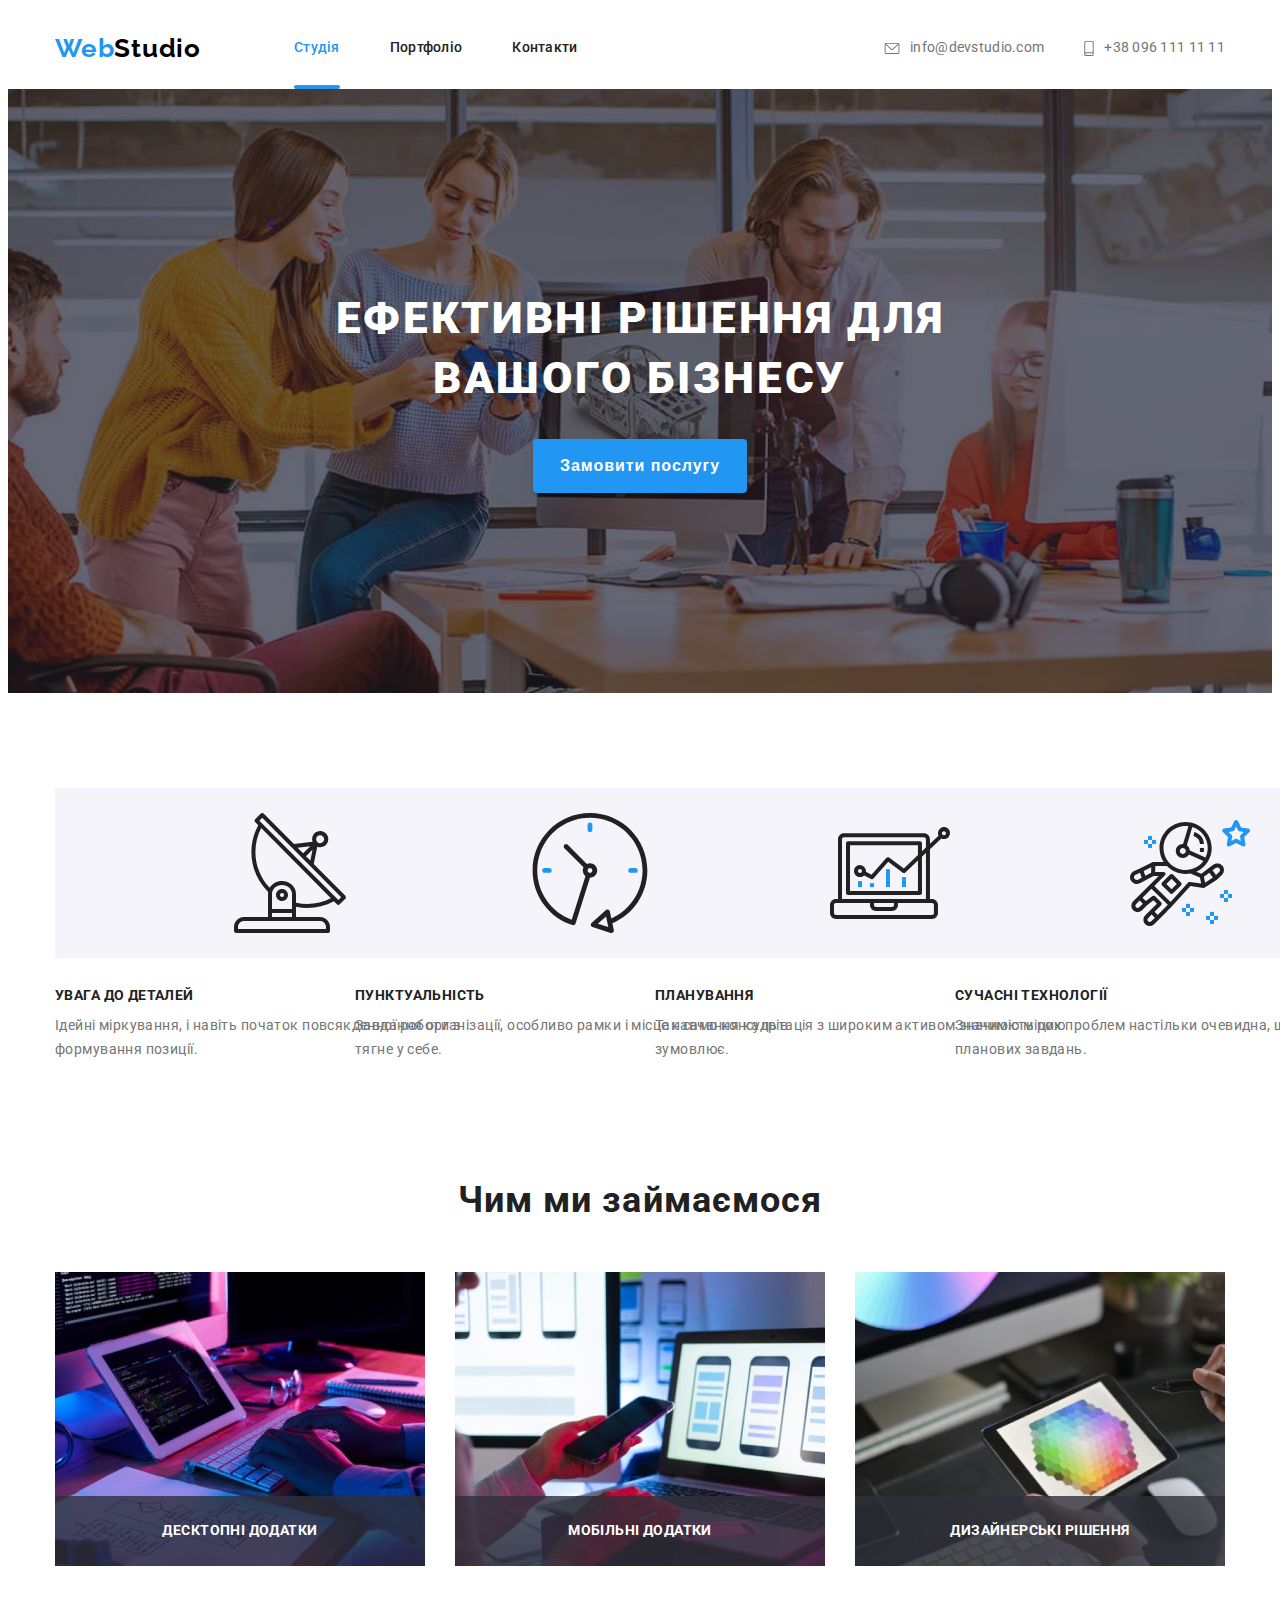
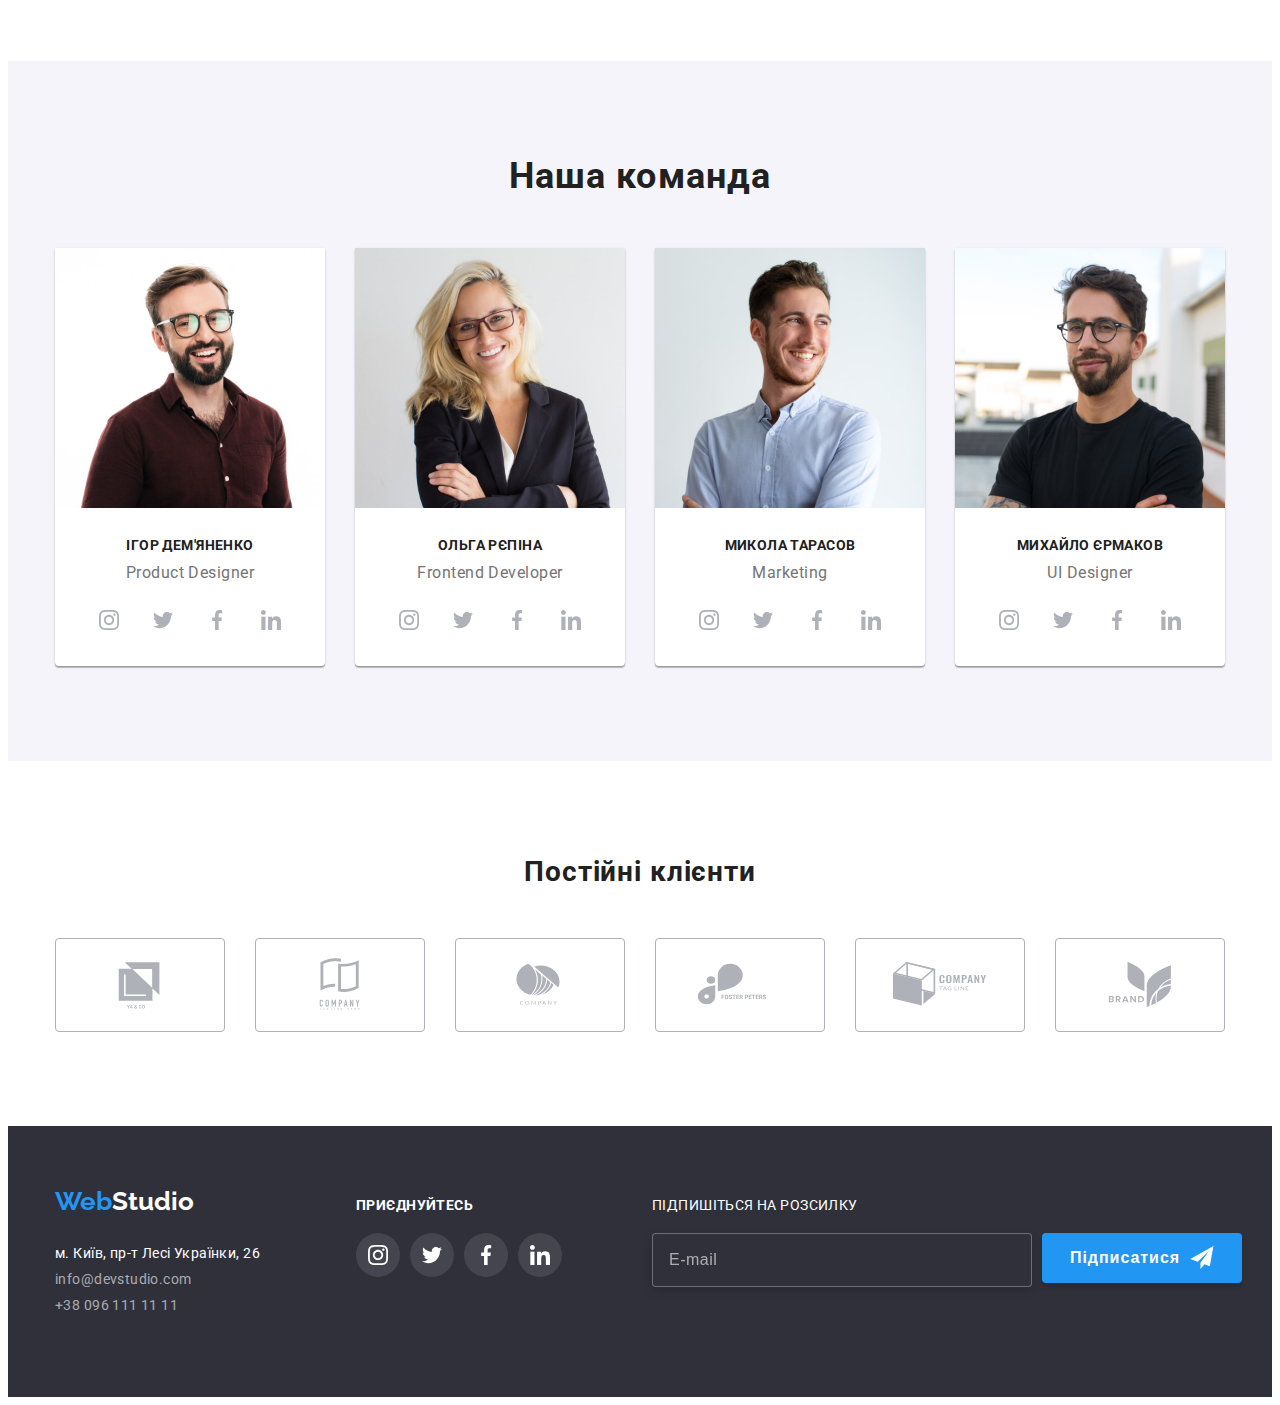
==== commit a1b2895f: "homework-8.11." ====
--- a/index.html
+++ b/index.html
@@ -3,12 +3,12 @@
 <head>
     <meta charset="UTF-8">
     <meta http-equiv="X-UA-Compatible" content="IE=edge">
-    <meta name="viewport" content="width=device-width, initial-scale=1.0" />
+    <meta name="viewport" content="width=device-width, initial-scale=1.0">
     <title>WebStudio</title>
     <link rel="preconnect" href="https://fonts.googleapis.com"> 
 <link rel="preconnect" href="https://fonts.gstatic.com" crossorigin> 
 <link href="https://fonts.googleapis.com/css2?family=Raleway:wght@700&family=Roboto:wght@400;500;700;900&display=swap" rel="stylesheet">
-<link rel="stylesheet" href="https://cdnjs.cloudflare.com/ajax/libs/modern-normalize/1.1.0/modern-normalize.min.css" integrity="sha512-wpPYUAdjBVSE4KJnH1VR1HeZfpl1ub8YT/NKx4PuQ5NmX2tKuGu6U/JRp5y+Y8XG2tV+wKQpNHVUX03MfMFn9Q==" crossorigin="anonymous" referrerpolicy="no-referrer" />
+<link rel="stylesheet" href="https://cdnjs.cloudflare.com/ajax/libs/modern-normalize/1.1.0/modern-normalize.min.css" integrity="sha512-wpPYUAdjBVSE4KJnH1VR1HeZfpl1ub8YT/NKx4PuQ5NmX2tKuGu6U/JRp5y+Y8XG2tV+wKQpNHVUX03MfMFn9Q==" crossorigin="anonymous" referrerpolicy="no-referrer">
 <!-- <link rel="stylesheet" href="./css/style.css"> -->
 <link rel="stylesheet" href="./css/main.min.css">
 </head>
@@ -53,8 +53,8 @@
    <ul class="header__soc list">
     <li class="header__soc__link link"><div class="header__Instagram__line">Instagram</div></li>
     <li class="header__soc__link link"><div class="header__Twitter__line">Twitter</div></li>
-    <li class="header__soc__link link"><div class="header__Facebook__line">Facebook</li>
-    <li class="header__soc__link link">LinkedIn</div></li>
+    <li class="header__soc__link link"><div class="header__Facebook__line">Facebook</div></li>
+    <li class="header__soc__link link">LinkedIn</li>
    </ul>
 </div>
 </div>
--- a/css/main.min.css
+++ b/css/main.min.css
@@ -1 +1 @@
-p,h1,h2,h3{margin:0px}ul{margin:0px;padding:0px}.link{text-decoration:none}.list{list-style:none}img{display:block;width:100%;height:auto}body{font-family:"roboto","relewey",sans-serif;color:#212121}.visually-hidden{position:absolute;width:1px;height:1px;margin:-1px;border:0;padding:0;white-space:nowrap;overflow:hidden;opacity:0}:root{--accent-color: #2196F3;--color-white: #FFFFFF}.container{width:100%;padding:0px 15px;margin:0px auto}@media screen and (min-width: 480px){.container{width:450px}}@media screen and (min-width: 768px){.container{width:738px}}@media screen and (min-width: 1200px){.container{width:1170px}}.title{font-size:14px;line-height:1.14;letter-spacing:.03em;text-transform:uppercase}.header{background-color:#fff;border-bottom:#ececec}.header__main{display:flex;align-items:center}@media screen and (min-width: 1200px){.header__main{align-items:baseline}}.header__logo{display:block;font-family:"Raleway";font-style:normal;font-weight:700;letter-spacing:.03em;color:#000;margin-right:216px;padding:16px,0px;font-size:24px;line-height:1.17}.header__logo>span{color:#2196f3}@media screen and (min-width: 768px){.header__logo{margin-right:85px;padding-bottom:16px}}@media screen and (min-width: 1200px){.header__logo{margin-right:93px;padding:25px 0px;font-size:26px;line-height:1.19}}@media screen and (max-width: 767px){.header__nav{display:none}}.header__list{display:flex}.header__list .header__list__nav:not(:last-child).header__list__nav{margin-right:50px}.header__link{position:relative;display:block;padding-top:32px;padding-bottom:33px;transition-property:var(--accent-color);transition-duration:250ms;font-weight:500;font-size:14px;line-height:1.14;letter-spacing:.02em;color:#212121}.header__link:hover,.header__link:focus,.header__link:active{color:var(--accent-color)}.header__active:visited{color:var(--accent-color)}.header__active:visited::after{position:absolute;left:0;bottom:0;content:"";display:block;height:4px;width:100%;background-color:var(--accent-color);border-radius:2px}.header__info{display:none;margin-left:auto}@media screen and (min-width: 768px){.header__info{display:block}}@media screen and (min-width: 1200px){.header__info{display:flex}.header__info .header__list__nav:not(:last-child){margin-right:40px}}@media screen and (min-width: 768px){.header__list__nav:first-child{padding-bottom:10px}}.header__links{display:flex;align-items:center;transition-property:color;transition-duration:250ms;font-size:14px;line-height:1.14;letter-spacing:.02em;color:#757575}.header__links:hover,.header__links:focus{color:#2196f3}.header__icon__envelope{margin-right:10px;fill:currentColor}.header__icon__envelope:hover,.header__icon__envelope:focus{fill:currentColor}.header__icon__smartphone{margin-right:10px;fill:currentColor}.header__icon__smartphone:hover,.header__icon__smartphone:focus{fill:currentColor}.header__btn__open{cursor:pointer;margin-left:auto;border:rgba(0,0,0,0);background-color:#fff;transition:fill,250ms linear;padding-top:10px}@media screen and (min-width: 768px){.header__btn__open{display:none}}.header__btn__open:hover,.header__btn__open:focus{fill:var(--accent-color)}.header__mob__menu{display:none;position:fixed;width:100vw;height:100vh;background-color:#fff;top:0px;left:0px;right:0px;transition-property:opacity,visibility;transition-duration:250ms;transition-timing-function:linear}@media screen and (min-width: 768px){.header__mob__menu{display:none}}.header__mob__menu.is-open{display:block}.mobile__menu{position:relative;overflow:hidden;display:flex;flex-direction:column;height:100%;justify-content:space-between;padding-top:10px;padding-bottom:45px;padding-left:40px;padding-right:10px}.header__btn__close{cursor:pointer;display:block;margin-left:auto;margin-right:0;border:rgba(0,0,0,0);background-color:#fff;transition:fill,250ms linear}.header__btn__close:hover,.header__btn__close:focus{fill:var(--accent-color)}.header__mob__list__nav{margin-bottom:30px}.header__mob__link{font-weight:500;font-size:40px;line-height:47px;letter-spacing:.02em;color:#212121;transition:color,250ms linear}.header__mob__link:hover,.header__mob__link:focus{color:var(--accent-color)}.header__mob__info{margin-bottom:64px}.header__mob__info__nav:first-child{margin-bottom:30px}.header__mob__tel{font-weight:500;font-size:34px;line-height:1.17;letter-spacing:.02em;color:#2196f3}.header__mob__email{font-weight:500;font-size:24px;line-height:1.16;letter-spacing:.02em;color:#757575;transition:color,250ms linear}.header__mob__email:hover,.header__mob__email:focus{color:var(--accent-color)}.header__soc{display:flex;align-items:center}.header__soc__link{position:relative;font-weight:500;font-size:18px;line-height:1.22px;letter-spacing:.02em;color:#2196f3}.header__soc__link:not(:last-child){margin-right:20px}.header__Instagram__line::after{content:"";position:absolute;height:1px;width:22px;display:block;border:1px solid rgba(33,33,33,.2);top:0;left:85px;transform:rotate(90deg)}.header__Twitter__line::after{content:"";position:absolute;height:1px;width:22px;display:block;border:1px solid rgba(33,33,33,.2);top:0;left:57px;transform:rotate(90deg)}.header__Facebook__line::after{content:"";position:absolute;height:1px;width:22px;display:block;border:1px solid rgba(33,33,33,.2);top:0;left:80px;transform:rotate(90deg)}.hero{background-color:#2f303a;background-image:linear-gradient(rgba(47, 48, 58, 0.4), rgba(47, 48, 58, 0.4)),url(../img/img_hiro_modil.jpeg);background-repeat:no-repeat;background-size:cover;background-position:center}@media(min-device-pixel-ratio: 2),(-webkit-min-device-pixel-ratio: 2),(min-resolution: 192dpi),(min-resolution: 2dppx){.hero{background-image:linear-gradient(rgba(47, 48, 58, 0.4), rgba(47, 48, 58, 0.4)),url(../img/2x_img_mobil.jpeg)}}@media screen and (min-width: 768px){.hero{background-image:linear-gradient(rgba(47, 48, 58, 0.4), rgba(47, 48, 58, 0.4)),url(../img/img_hiro_tablet.jpeg)}}@media screen and (min-width: 768px)and (min-device-pixel-ratio: 2),screen and (min-width: 768px)and (-webkit-min-device-pixel-ratio: 2),screen and (min-width: 768px)and (min-resolution: 192dpi),screen and (min-width: 768px)and (min-resolution: 2dppx){.hero{background-image:linear-gradient(rgba(47, 48, 58, 0.4), rgba(47, 48, 58, 0.4)),url(../img/2x_img_tablet.jpeg)}}@media screen and (min-width: 1200px){.hero{background-image:linear-gradient(rgba(47, 48, 58, 0.4), rgba(47, 48, 58, 0.4)),url(../img/img-hiro.jpeg)}}@media screen and (min-width: 1200px)and (min-device-pixel-ratio: 2),screen and (min-width: 1200px)and (-webkit-min-device-pixel-ratio: 2),screen and (min-width: 1200px)and (min-resolution: 192dpi),screen and (min-width: 1200px)and (min-resolution: 2dppx){.hero{background-image:linear-gradient(rgba(47, 48, 58, 0.4), rgba(47, 48, 58, 0.4)),url(../img/2x_img_desctop.jpeg)}}.hero__container{padding-top:118px;padding-bottom:118px;text-align:center;display:block}@media screen and (min-width: 1200px){.hero__container{padding-top:200px;padding-bottom:200px}}.hero__title{margin-bottom:30px;max-width:360px;margin-left:auto;margin-right:auto;font-weight:900;font-size:26px;line-height:1.62;text-align:center;letter-spacing:.06em;text-transform:uppercase;color:#fff}@media screen and (min-width: 1200px){.hero__title{max-width:700px;font-size:44px;line-height:1.36;color:#fff}}.hero__btn{cursor:pointer;background-color:#2196f3;border-radius:4px;border:2px solid rgba(0,0,0,0);box-shadow:0px 4px 4px rgba(0,0,0,.15);min-width:200px;display:inline-block;padding:10px 25px;text-align:center;font-weight:700;font-size:16px;line-height:1.88;letter-spacing:.06em;color:#fff}.hero__btn:hover,.hero__btn:focus,.hero__btn:active{background-color:#2196f3}.details{background-color:#fff}.details__container{padding-top:60px;padding-bottom:15px}@media screen and (min-width: 768px){.details__container{padding-bottom:60px}}@media screen and (min-width: 1200px){.details__container{padding-top:95px;padding-bottom:95px}}@media screen and (min-width: 480px){.details__description{margin:-15px}}@media screen and (min-width: 768px){.details__description{margin:-15px;display:flex;flex-wrap:wrap}}@media screen and (min-width: 1200px){.details__description{margin:-15px}}.details__list{width:100%;display:flex;flex-wrap:wrap;flex-direction:column}@media screen and (min-width: 768px){.details__list{margin:15px;width:calc((100% - 60px)/2)}}@media screen and (min-width: 1200px){.details__list{width:calc((100% - 120px)/4)}}@media screen and (max-width: 767px){.details__list:not(:last-child) .detalist__item{margin-bottom:30px}}.details__icons{margin-bottom:30px;height:127px;width:100%;background-color:#f5f4fa;fill:#212121;padding:25px 100px}@media screen and (min-width: 480px){.details__icons{padding:25px 190px}}@media screen and (min-width: 768px){.details__icons{height:120px;padding:25px 142px}}@media screen and (min-width: 1200px){.details__icons{padding:25px 100px}}.details__title{display:flex;justify-content:center;margin-bottom:10px;font-size:14px;line-height:1.14;letter-spacing:.03em;text-transform:uppercase;color:#212121}@media screen and (min-width: 768px){.details__title{justify-content:flex-start}}.detalist__item{font-size:14px;line-height:1.71;letter-spacing:.03em;color:#757575}@media screen and (max-width: 1199px){.work{display:none}}.work{background-color:#fff}.work__container{padding-top:0px;padding-bottom:95px}.work__title{text-align:center;font-size:36px;line-height:1.16;letter-spacing:.03em;margin-bottom:50px}.work__link{display:flex}.work__link .work__links:not(:last-child){margin-right:30px}.work__links{position:relative}.work__links::before{content:"";position:absolute;bottom:0;right:0;width:100%;height:70px;display:inline-block;background-color:rgba(47,48,58,.8)}.work__item{position:absolute;bottom:12%;right:50%;min-width:100%;transform:translate(50%, 50%);font-weight:700;font-size:14px;line-height:1.14;text-align:center;letter-spacing:.03em;text-transform:uppercase;color:#fff}.team{background-color:#f5f4fa}.team__container{padding-top:60px;padding-bottom:60px}@media screen and (min-width: 1200px){.team__container{padding-top:95px;padding-bottom:95px}}.team__title{font-size:28px;line-height:1.17;text-align:center;letter-spacing:.03em;margin-bottom:30px;color:#212121}@media screen and (min-width: 1200px){.team__title{font-size:36px;line-height:1.16;margin-bottom:50px}}.team__list{display:block}@media screen and (min-width: 768px){.team__list{display:flex;flex-wrap:wrap;margin:-15px}}@media screen and (max-width: 767px){.team__list .team__position:not(:last-child){margin-bottom:30px}}.team__position{background-color:#fff;text-align:center;width:100%;border-radius:0px 0px 4px 4px;box-shadow:0px 1px 3px rgba(0,0,0,.12),0px 1px 1px rgba(0,0,0,.14),0px 2px 1px rgba(0,0,0,.2)}@media screen and (min-width: 768px){.team__position{margin:15px;width:calc((100% - 60px)/2)}}@media screen and (min-width: 1200px){.team__position{width:calc((100% - 120px)/4)}}.team__name{margin:30px auto 10px}.team__text{margin-bottom:15px;font-size:16px;line-height:1.18;letter-spacing:.03em;color:#757575}.team__soc{display:flex;justify-content:center;text-align:center;padding-bottom:24px}.team__items{display:flex;justify-content:center;text-align:center;flex-wrap:wrap;width:44px;height:44px}.team__items:not(:last-child){margin-right:10px}.team__link{width:100%;height:100%;display:flex;justify-content:center;align-items:center;border-radius:50%;background-color:#fff;color:#afb1b8;transition-property:background-color,color;transition-duration:250ms;transition-timing-function:linear}.team__link:hover{background-color:#2196f3;color:#fff}.team__icons{fill:currentColor}.customers{background-color:#fff}.customers__container{padding-top:60px;padding-bottom:60px}@media screen and (min-width: 1200px){.customers__container{padding-top:95px;padding-bottom:95px}}.customers__list{display:flex;flex-wrap:wrap;margin:-15px}@media screen and (min-width: 768px){.customers__list{align-items:center;justify-content:center}}.customers__title{text-transform:none;margin-bottom:30px;font-size:28px;line-height:1.17;text-align:center;letter-spacing:.03em;color:#212121}@media screen and (min-width: 1200px){.customers__title{margin-bottom:50px}}.customers__items{height:92px;display:flex;justify-content:center;align-items:center;background-color:#fff;color:#afb1b8;margin:15px;width:calc((100% - 60px)/2)}@media screen and (min-width: 768px){.customers__items{width:calc((100% - 90px)/3)}}@media screen and (min-width: 1200px){.customers__items{width:calc((100% - 180px)/6)}}.customers__link{width:100%;height:100%;display:flex;justify-content:center;align-items:center;border:1px solid #afb1b8;border-radius:4px;background-color:#fff;color:#afb1b8;transition-property:border,color;transition-duration:250ms;transition-timing-function:linear}.customers__link:hover{border:1px solid #2196f3;color:#2196f3}.customers__Logo{fill:currentColor}.footer{background-color:#2f303a}.footer__container{padding-top:60px;padding-bottom:60px}@media screen and (min-width: 1200px){.footer__container{padding-top:60px;padding-bottom:60px;display:flex;align-items:baseline}}.footer__address{display:block}@media screen and (min-width: 768px){.footer__address{display:flex;justify-content:space-around}}@media screen and (min-width: 1200px){.footer__address{align-items:baseline}}.footer__list{margin-bottom:60px}@media screen and (min-width: 1200px){.footer__list{margin-right:70px;min-width:231px;margin-bottom:0px}}.footer__logo{display:flex;justify-content:center;margin-bottom:30px;font-family:"Raleway";font-style:normal;font-weight:700;font-size:24px;line-height:1.17;text-align:center;color:#fff}.footer__logo>span{color:#2196f3}@media screen and (min-width: 1200px){.footer__logo{justify-content:flex-start;font-size:26px;line-height:1.19}}.footer__items:not(:last-child) .footer__link{margin-bottom:10px}.footer__link{display:flex;justify-content:center;font-style:normal;font-size:14px;line-height:1.14;text-align:center;letter-spacing:.03em;color:rgba(255,255,255,.6)}@media screen and (min-width: 1200px){.footer__link{justify-content:flex-start}}.footer__link:hover,.footer__link:focus{color:var(--accent-color)}.footer__contact{color:#fff}@media screen and (min-width: 768px){.footer__soc__tab{display:block}}.footer__soc__title{display:flex;justify-content:center;margin-bottom:20px;font-style:normal;font-size:14px;line-height:1.14;text-align:center;letter-spacing:.03em;text-transform:uppercase;color:#fff}@media screen and (min-width: 1200px){.footer__soc__title{justify-content:flex-start}}.footer__soc{display:flex;justify-content:center;margin-bottom:60px}@media screen and (min-width: 1200px){.footer__soc{margin-right:90px}}.footer__soc__items{width:44px;height:44px}.footer__soc__items:not(:last-child){margin-right:10px}.footer__soc__link{width:100%;height:100%;display:flex;justify-content:center;align-items:center;border-radius:50%;background-color:rgba(255,255,255,.1);color:#fff;transition-property:background-color;transition-duration:250ms;transition-timing-function:linear}.footer__soc__link:hover{background-color:#2196f3}.footer__soc__icons{fill:currentColor}.footer__form__label{margin-bottom:20px}@media screen and (max-width: 767px){.footer__form__imput{display:flex;flex-wrap:wrap;justify-content:center}}@media screen and (min-width: 1200px){.footer__form__imput{display:flex}}.footer__form__text{display:flex;justify-content:center;text-align:center;font-size:14px;line-height:1.14;letter-spacing:.03em;text-transform:uppercase;color:#fff}@media screen and (min-width: 1200px){.footer__form__text{justify-content:flex-start}}.footer__form__email{width:450px;height:50px;border:1px solid rgba(255,255,255,.3);filter:drop-shadow(0px 4px 4px rgba(0, 0, 0, 0.15));border-radius:4px;margin-bottom:20px;background-color:#2f303a;padding-left:16px;color:#fff;transition-property:border-color;transition-duration:250ms;transition-timing-function:linear}.footer__form__email:hover,.footer__form__email:focus{outline:rgba(0,0,0,0);border-color:var(--accent-color)}@media screen and (min-width: 768px){.footer__form__email{display:flex;margin-right:auto;margin-left:auto}}@media screen and (min-width: 1200px){.footer__form__email{display:block;width:360px;margin-right:12px}}.footer__form__email::-moz-placeholder{font-weight:400;font-size:16px;line-height:1.25;display:flex;align-items:center;letter-spacing:.03em;color:rgba(255,255,255,.6)}.footer__form__email:-ms-input-placeholder{font-weight:400;font-size:16px;line-height:1.25;display:flex;align-items:center;letter-spacing:.03em;color:rgba(255,255,255,.6)}.footer__form__email::placeholder{font-weight:400;font-size:16px;line-height:1.25;display:flex;align-items:center;letter-spacing:.03em;color:rgba(255,255,255,.6)}.footer__form__btn{display:flex;align-items:center;text-align:center;padding:10px 28px 10px 28px;background-color:var(--accent-color);box-shadow:0px 4px 4px rgba(0,0,0,.15);border-radius:4px;border:rgba(0,0,0,0);cursor:pointer;font-weight:700;font-size:16px;line-height:1.88;letter-spacing:.06em;color:#fff}@media screen and (min-width: 768px){.footer__form__btn{margin-right:auto;margin-left:auto}}@media screen and (min-width: 1200px){.footer__form__btn{max-height:50px;font-size:16px;color:#fff}}.footer__form__icon{margin-left:10px;height:24px;width:24px;fill:#fff}.forma{position:fixed;top:0;height:100%;width:100%;background-color:rgba(0,0,0,.2);transition-property:opacity,visibility;transition-duration:250ms;transition-timing-function:linear}.forma.is-hidden .forma-bg{transform:translate(-50%, -50%) scale(0)}.forma-bg{position:absolute;left:50%;top:50%;width:528px;height:581px;transform:translate(-50%, -50%) scale(1);background-color:#fff;box-shadow:0px 1px 3px rgba(0,0,0,.12),0px 1px 1px rgba(0,0,0,.14),0px 2px 1px rgba(0,0,0,.2);border-radius:4px;padding:40px;transition-property:transform;transition-duration:250ms;transition-timing-function:linear}.forma-bt{display:inline-block;cursor:pointer;position:absolute;top:8px;right:8px;width:30px;height:30px;border-radius:50%;background-color:#fff;border:1px solid rgba(0,0,0,.1);transition:fill 250ms linear}.forma-bt:hover,.forma-bt:focus{fill:var(--accent-color)}.is-hidden{opacity:0;visibility:hidden;pointer-events:none}.modal{position:fixed;top:0;height:100%;width:100%;background-color:rgba(0,0,0,.2);transition-property:opacity,visibility;transition-duration:250ms;transition-timing-function:linear}.modal.is-hidden .modal__container{transform:translate(-50%, -50%) scale(0)}.modal__container{position:absolute;left:50%;top:50%;width:450px;height:609px;transform:translate(-50%, -50%) scale(1);background-color:#fff;box-shadow:0px 1px 3px rgba(0,0,0,.12),0px 1px 1px rgba(0,0,0,.14),0px 2px 1px rgba(0,0,0,.2);border-radius:4px;padding:40px;transition-property:transform;transition-duration:250ms;transition-timing-function:linear}@media screen and (min-width: 1200px){.modal__container{width:528px;height:581px}}.modal__btn{display:inline-block;cursor:pointer;position:absolute;top:8px;right:8px;width:30px;height:30px;border-radius:50%;background-color:#fff;border:1px solid rgba(0,0,0,.1);transition:fill 250ms linear}.modal__btn:hover,.modal__btn:focus{fill:var(--accent-color)}.is-hidden{opacity:0;visibility:hidden;pointer-events:none}.modal__heading{margin-bottom:10px;font-weight:700;font-size:20px;line-height:1.15;text-align:center;letter-spacing:.03em;color:#212121}@media screen and (min-width: 1200px){.modal__heading{line-height:1.5}}.modal__imput__group label{font-weight:400;font-size:12px;line-height:1.16;letter-spacing:.01em;color:#757575;margin-bottom:5px;display:block}@media screen and (min-width: 1200px){.modal__imput__group label{line-height:1.14}}.modal__imput__group:nth-child(-n+3){margin-bottom:10px}.modal__imput__group:nth-child(-n+3):nth-child(4){margin-bottom:20px}.modal__imput__group:nth-child(-n+3):nth-child(5){margin-bottom:30px;justify-content:center;display:flax;align-items:center}.modal__imput__wrapper{position:relative}.modal__input{width:100%;height:40px;border:1px solid rgba(33,33,33,.2);border-radius:4px;padding-left:12px;padding-left:42px;transition-property:border-color;transition-duration:250ms;transition-timing-function:linear}.modal__input:hover,.modal__input:focus{border-color:var(--accent-color);outline:rgba(0,0,0,0)}.modal__input:hover+svg,.modal__input:focus+svg{fill:var(--accent-color)}.modal__input__icon{position:absolute;top:50%;left:12px;transform:translateY(-50%);transition-property:fill;transition-duration:250ms;transition-timing-function:linear}.modal__text{width:370px;height:120px;left:576px;top:519px;margin-bottom:20px;border:1px solid rgba(33,33,33,.2);border-radius:4px;resize:none;padding:12px 16px;transition-property:border-color;transition-duration:250ms;transition-timing-function:linear}.modal__text:hover,.modal__text:focus{border-color:var(--accent-color);outline:rgba(0,0,0,0)}.modal__text::-moz-placeholder{font-weight:400;font-size:12px;line-height:1.16;letter-spacing:.01em;color:rgba(117,117,117,.5)}.modal__text:-ms-input-placeholder{font-weight:400;font-size:12px;line-height:1.16;letter-spacing:.01em;color:rgba(117,117,117,.5)}.modal__text::placeholder{font-weight:400;font-size:12px;line-height:1.16;letter-spacing:.01em;color:rgba(117,117,117,.5)}@media screen and (min-width: 1200px){.modal__text{width:448px;height:120px;font-size:14px;line-height:1.14px}}label.modal__politik__label{margin-bottom:30px;display:flex;align-items:baseline;font-size:12px;line-height:1.14;letter-spacing:.03em;color:#757575}@media screen and (min-width: 1200px){label.modal__politik__label{font-size:14px;line-height:1.71}}.modal__politic__check2{width:16px;height:15px;border:2px solid #212121;border-radius:2px;margin-right:10px;justify-content:center;display:flex;align-items:center}.modal__politic__check2 svg{fill:rgba(0,0,0,0)}.modal__politic__check:checked+label>span{border:none;background-color:var(--accent-color)}.modal__politic__check:checked+label>span:checked+label>span svg{fill:#fff}.modal__contract{padding-left:3px;color:var(--accent-color)}.modal__contract::after{content:"";display:block;position:absolute;right:0;bottom:0px;width:97px;height:1px;background-color:var(--accent-color)}@media screen and (min-width: 1200px){.modal__contract{padding-left:3px;color:var(--accent-color)}.modal__contract::after{content:"";display:block;position:absolute;right:0;bottom:5px;width:112px;height:1px;background-color:var(--accent-color)}}.modal__contract__span{position:relative}.modal__form__btn{display:inline-block;display:flex;align-items:center;text-align:center;margin-left:auto;margin-right:auto;font-weight:700;font-size:16px;line-height:1.88;letter-spacing:.06em;color:#fff;padding:10px 52px;background:#188ce8;border:#188ce8;box-shadow:0px 4px 4px rgba(0,0,0,.15);border-radius:4px;cursor:pointer}/*# sourceMappingURL=main.min.css.map */+p,h1,h2,h3{margin:0px}ul{margin:0px;padding:0px}.link{text-decoration:none}.list{list-style:none}img{display:block;width:100%;height:auto}body{font-family:"roboto","relewey",sans-serif;color:#212121}.visually-hidden{position:absolute;width:1px;height:1px;margin:-1px;border:0;padding:0;white-space:nowrap;overflow:hidden;opacity:0}:root{--accent-color: #2196F3;--color-white: #FFFFFF}.container{width:100%;padding:0px 15px;margin:0px auto}@media screen and (min-width: 480px){.container{width:450px}}@media screen and (min-width: 768px){.container{width:738px}}@media screen and (min-width: 1200px){.container{width:1170px}}.title{font-size:14px;line-height:1.14;letter-spacing:.03em;text-transform:uppercase}.header{background-color:#fff;border-bottom:#ececec}.header__main{display:flex;align-items:center}.header__logo{display:block;font-family:"Raleway";font-style:normal;font-weight:700;letter-spacing:.03em;color:#000;margin-right:216px;padding:16px,0px;font-size:24px;line-height:1.17}.header__logo>span{color:#2196f3}@media screen and (min-width: 768px){.header__logo{margin-right:85px}}@media screen and (min-width: 1200px){.header__logo{margin-right:93px;padding:25px 0px;font-size:26px;line-height:1.19}}@media screen and (max-width: 767px){.header__nav{display:none}}.header__list{display:flex}.header__list .header__list__nav:not(:last-child) .header__link{margin-right:50px}.header__link{position:relative;display:block;padding-top:32px;padding-bottom:33px;transition-property:color;transition-duration:250ms;font-weight:500;font-size:14px;line-height:1.14;letter-spacing:.02em;color:#212121}.header__link:hover,.header__link:focus{color:var(--accent-color)}.header__active{color:var(--accent-color)}@media screen and (min-width: 768px){.header__active::after{position:absolute;left:0;bottom:0;content:"";display:block;height:4px;width:100%;background-color:var(--accent-color);border-radius:2px}}@media screen and (min-width: 1200px){.header__active::after{position:absolute;left:0;bottom:0;content:"";display:block;height:4px;width:100%;background-color:var(--accent-color);border-radius:2px}}.header__info{display:none;margin-left:auto}@media screen and (min-width: 768px){.header__info{display:block}.header__info .header__list__nav:first-child .header__links{margin-bottom:10px}}@media screen and (min-width: 1200px){.header__info{display:flex}.header__info .header__list__nav:first-child .header__links{margin-right:40px;margin-bottom:0px}}.header__links{display:flex;align-items:center;transition-property:color;transition-duration:250ms;font-size:14px;line-height:1.14;letter-spacing:.02em;color:#757575}.header__links:hover,.header__links:focus{color:#2196f3}.header__icon__envelope{margin-right:10px;fill:currentColor}.header__icon__envelope:hover,.header__icon__envelope:focus{fill:currentColor}.header__icon__smartphone{margin-right:10px;fill:currentColor}.header__icon__smartphone:hover,.header__icon__smartphone:focus{fill:currentColor}.header__btn__open{cursor:pointer;margin-left:auto;border:rgba(0,0,0,0);background-color:#fff;transition:fill,250ms linear;padding-top:10px}@media screen and (min-width: 768px){.header__btn__open{display:none}}.header__btn__open:hover,.header__btn__open:focus{fill:var(--accent-color)}.header__mob__menu{display:none;position:fixed;width:100%;height:100%;background-color:#fff;top:0px;left:0px;right:0px;transition-property:opacity,visibility;transition-duration:250ms;transition-timing-function:linear}.header__mob__menu.is-open{display:block}.mobile__menu{display:flex;flex-direction:column;height:100%;justify-content:space-between;padding-top:10px;padding-bottom:45px;padding-left:40px;padding-right:10px}.header__btn__close{cursor:pointer;display:block;margin-left:auto;margin-right:0;border:rgba(0,0,0,0);background-color:#fff;transition:fill,250ms linear}.header__btn__close:hover,.header__btn__close:focus{fill:var(--accent-color)}.header__mob__list__nav{margin-bottom:30px}.header__mob__link{font-weight:500;font-size:40px;line-height:47px;letter-spacing:.02em;color:#212121;transition:color,250ms linear}.header__mob__link:hover,.header__mob__link:focus{color:var(--accent-color)}.header__mob__info{margin-bottom:64px}.header__mob__info__nav:first-child{margin-bottom:30px}.header__mob__tel{font-weight:500;font-size:34px;line-height:1.17;letter-spacing:.02em;color:#2196f3}.header__mob__email{font-weight:500;font-size:24px;line-height:1.16;letter-spacing:.02em;color:#757575;transition:color,250ms linear}.header__mob__email:hover,.header__mob__email:focus{color:var(--accent-color)}.header__soc{display:flex;align-items:center}.header__soc__link{position:relative;font-weight:500;font-size:18px;line-height:1.22px;letter-spacing:.02em;color:#2196f3}.header__soc__link:not(:last-child){margin-right:20px}.header__Instagram__line::after{content:"";position:absolute;height:1px;width:22px;display:block;border:1px solid rgba(33,33,33,.2);top:0;left:85px;transform:rotate(90deg)}.header__Twitter__line::after{content:"";position:absolute;height:1px;width:22px;display:block;border:1px solid rgba(33,33,33,.2);top:0;left:57px;transform:rotate(90deg)}.header__Facebook__line::after{content:"";position:absolute;height:1px;width:22px;display:block;border:1px solid rgba(33,33,33,.2);top:0;left:80px;transform:rotate(90deg)}.hero{background-color:#2f303a;background-image:linear-gradient(rgba(47, 48, 58, 0.4), rgba(47, 48, 58, 0.4)),url(../img/img_hiro_modil.jpeg);background-repeat:no-repeat;background-size:cover;background-position:center}@media(min-device-pixel-ratio: 2),(-webkit-min-device-pixel-ratio: 2),(min-resolution: 192dpi),(min-resolution: 2dppx){.hero{background-image:linear-gradient(rgba(47, 48, 58, 0.4), rgba(47, 48, 58, 0.4)),url(../img/2x_img_mobil.jpeg)}}@media screen and (min-width: 768px){.hero{background-image:linear-gradient(rgba(47, 48, 58, 0.4), rgba(47, 48, 58, 0.4)),url(../img/img_hiro_tablet.jpeg)}}@media screen and (min-width: 768px)and (min-device-pixel-ratio: 2),screen and (min-width: 768px)and (-webkit-min-device-pixel-ratio: 2),screen and (min-width: 768px)and (min-resolution: 192dpi),screen and (min-width: 768px)and (min-resolution: 2dppx){.hero{background-image:linear-gradient(rgba(47, 48, 58, 0.4), rgba(47, 48, 58, 0.4)),url(../img/2x_img_tablet.jpeg)}}@media screen and (min-width: 1200px){.hero{background-image:linear-gradient(rgba(47, 48, 58, 0.4), rgba(47, 48, 58, 0.4)),url(../img/img-hiro.jpeg)}}@media screen and (min-width: 1200px)and (min-device-pixel-ratio: 2),screen and (min-width: 1200px)and (-webkit-min-device-pixel-ratio: 2),screen and (min-width: 1200px)and (min-resolution: 192dpi),screen and (min-width: 1200px)and (min-resolution: 2dppx){.hero{background-image:linear-gradient(rgba(47, 48, 58, 0.4), rgba(47, 48, 58, 0.4)),url(../img/2x_img_desctop.jpeg)}}.hero__container{padding-top:118px;padding-bottom:118px;text-align:center;display:block}@media screen and (min-width: 1200px){.hero__container{padding-top:200px;padding-bottom:200px}}.hero__title{margin-bottom:30px;max-width:360px;margin-left:auto;margin-right:auto;font-weight:900;font-size:26px;line-height:1.62;text-align:center;letter-spacing:.06em;text-transform:uppercase;color:#fff}@media screen and (min-width: 1200px){.hero__title{max-width:700px;font-size:44px;line-height:1.36;color:#fff}}.hero__btn{cursor:pointer;background-color:#2196f3;border-radius:4px;border:2px solid rgba(0,0,0,0);box-shadow:0px 4px 4px rgba(0,0,0,.15);min-width:200px;display:inline-block;padding:10px 25px;text-align:center;font-weight:700;font-size:16px;line-height:1.88;letter-spacing:.06em;color:#fff}.hero__btn:hover,.hero__btn:focus,.hero__btn:active{background-color:#2196f3}.details{background-color:#fff}.details__container{padding-top:60px;padding-bottom:15px}@media screen and (min-width: 768px){.details__container{padding-bottom:60px}}@media screen and (min-width: 1200px){.details__container{padding-top:95px;padding-bottom:95px}}@media screen and (min-width: 480px){.details__description{margin:-15px}}@media screen and (min-width: 768px){.details__description{margin:-15px;display:flex;flex-wrap:wrap}}@media screen and (min-width: 1200px){.details__description{margin:-15px}}.details__list{width:100%;display:flex;flex-wrap:wrap;flex-direction:column}@media screen and (min-width: 768px){.details__list{margin:15px;width:calc((100% - 60px)/2)}}@media screen and (min-width: 1200px){.details__list{width:calc((100% - 120px)/4)}}@media screen and (max-width: 767px){.details__list:not(:last-child) .detalist__item{margin-bottom:30px}}.details__icons{margin-bottom:30px;height:127px;width:100%;background-color:#f5f4fa;fill:#212121;padding:25px 100px}@media screen and (min-width: 480px){.details__icons{padding:25px 190px}}@media screen and (min-width: 768px){.details__icons{height:120px;padding:25px 142px}}@media screen and (min-width: 1200px){.details__icons{padding:25px 100px}}.details__title{display:flex;justify-content:center;margin-bottom:10px;font-size:14px;line-height:1.14;letter-spacing:.03em;text-transform:uppercase;color:#212121}@media screen and (min-width: 768px){.details__title{justify-content:flex-start}}.detalist__item{font-size:14px;line-height:1.71;letter-spacing:.03em;color:#757575}@media screen and (max-width: 1199px){.work{display:none}}.work{background-color:#fff}.work__container{padding-top:0px;padding-bottom:95px}.work__title{text-align:center;font-size:36px;line-height:1.16;letter-spacing:.03em;margin-bottom:50px}.work__link{display:flex}.work__link .work__links:not(:last-child){margin-right:30px}.work__links{position:relative}.work__links::before{content:"";position:absolute;bottom:0;right:0;width:100%;height:70px;display:inline-block;background-color:rgba(47,48,58,.8)}.work__item{position:absolute;bottom:12%;right:50%;min-width:100%;transform:translate(50%, 50%);font-weight:700;font-size:14px;line-height:1.14;text-align:center;letter-spacing:.03em;text-transform:uppercase;color:#fff}.team{background-color:#f5f4fa}.team__container{padding-top:60px;padding-bottom:60px}@media screen and (min-width: 1200px){.team__container{padding-top:95px;padding-bottom:95px}}.team__title{font-size:28px;line-height:1.17;text-align:center;letter-spacing:.03em;margin-bottom:30px;color:#212121}@media screen and (min-width: 1200px){.team__title{font-size:36px;line-height:1.16;margin-bottom:50px}}.team__list{display:block}@media screen and (min-width: 768px){.team__list{display:flex;flex-wrap:wrap;margin:-15px}}@media screen and (max-width: 767px){.team__list .team__position:not(:last-child){margin-bottom:30px}}.team__position{background-color:#fff;text-align:center;width:100%;border-radius:0px 0px 4px 4px;box-shadow:0px 1px 3px rgba(0,0,0,.12),0px 1px 1px rgba(0,0,0,.14),0px 2px 1px rgba(0,0,0,.2)}@media screen and (min-width: 768px){.team__position{margin:15px;width:calc((100% - 60px)/2)}}@media screen and (min-width: 1200px){.team__position{width:calc((100% - 120px)/4)}}.team__name{margin:30px auto 10px}.team__text{margin-bottom:15px;font-size:16px;line-height:1.18;letter-spacing:.03em;color:#757575}.team__soc{display:flex;justify-content:center;text-align:center;padding-bottom:24px}.team__items{display:flex;justify-content:center;text-align:center;flex-wrap:wrap;width:44px;height:44px}.team__items:not(:last-child){margin-right:10px}.team__link{width:100%;height:100%;display:flex;justify-content:center;align-items:center;border-radius:50%;background-color:#fff;color:#afb1b8;transition-property:background-color,color;transition-duration:250ms;transition-timing-function:linear}.team__link:hover{background-color:#2196f3;color:#fff}.team__icons{fill:currentColor}.customers{background-color:#fff}.customers__container{padding-top:60px;padding-bottom:60px}@media screen and (min-width: 1200px){.customers__container{padding-top:95px;padding-bottom:95px}}.customers__list{display:flex;flex-wrap:wrap;margin:-15px}@media screen and (min-width: 768px){.customers__list{align-items:center;justify-content:center}}.customers__title{text-transform:none;margin-bottom:30px;font-size:28px;line-height:1.17;text-align:center;letter-spacing:.03em;color:#212121}@media screen and (min-width: 1200px){.customers__title{margin-bottom:50px}}.customers__items{height:92px;display:flex;justify-content:center;align-items:center;background-color:#fff;color:#afb1b8;margin:15px;width:calc((100% - 60px)/2)}@media screen and (min-width: 768px){.customers__items{width:calc((100% - 90px)/3)}}@media screen and (min-width: 1200px){.customers__items{width:calc((100% - 180px)/6)}}.customers__link{width:100%;height:100%;display:flex;justify-content:center;align-items:center;border:1px solid #afb1b8;border-radius:4px;background-color:#fff;color:#afb1b8;transition-property:border,color;transition-duration:250ms;transition-timing-function:linear}.customers__link:hover{border:1px solid #2196f3;color:#2196f3}.customers__Logo{fill:currentColor}.footer{background-color:#2f303a}.footer__container{padding-top:60px;padding-bottom:60px}@media screen and (min-width: 1200px){.footer__container{padding-top:60px;padding-bottom:60px;display:flex;align-items:baseline}}.footer__address{display:block}@media screen and (min-width: 768px){.footer__address{display:flex;justify-content:space-around}}@media screen and (min-width: 1200px){.footer__address{align-items:baseline}}.footer__list{margin-bottom:60px}@media screen and (min-width: 1200px){.footer__list{margin-right:70px;min-width:231px;margin-bottom:0px}}.footer__logo{display:flex;justify-content:center;margin-bottom:30px;font-family:"Raleway";font-style:normal;font-weight:700;font-size:24px;line-height:1.17;text-align:center;color:#fff}.footer__logo>span{color:#2196f3}@media screen and (min-width: 1200px){.footer__logo{justify-content:flex-start;font-size:26px;line-height:1.19}}.footer__items:not(:last-child) .footer__link{margin-bottom:10px}.footer__link{display:flex;justify-content:center;font-style:normal;font-size:14px;line-height:1.14;text-align:center;letter-spacing:.03em;color:rgba(255,255,255,.6);transition-property:color;transition-duration:250ms;transition-timing-function:linear}@media screen and (min-width: 1200px){.footer__link{justify-content:flex-start}}.footer__link:hover,.footer__link:focus{color:var(--accent-color)}.footer__contact{color:#fff}@media screen and (min-width: 768px){.footer__soc__tab{display:block}}.footer__soc__title{display:flex;justify-content:center;margin-bottom:20px;font-style:normal;font-size:14px;line-height:1.14;text-align:center;letter-spacing:.03em;text-transform:uppercase;color:#fff}@media screen and (min-width: 1200px){.footer__soc__title{justify-content:flex-start}}.footer__soc{display:flex;justify-content:center;margin-bottom:60px}@media screen and (min-width: 1200px){.footer__soc{margin-right:90px}}.footer__soc__items{width:44px;height:44px}.footer__soc__items:not(:last-child){margin-right:10px}.footer__soc__link{width:100%;height:100%;display:flex;justify-content:center;align-items:center;border-radius:50%;background-color:rgba(255,255,255,.1);color:#fff;transition-property:background-color;transition-duration:250ms;transition-timing-function:linear}.footer__soc__link:hover,.footer__soc__link:focus{background-color:#2196f3}.footer__soc__icons{fill:currentColor}.footer__form__label{margin-bottom:20px}@media screen and (max-width: 767px){.footer__form__imput{display:flex;flex-wrap:wrap;justify-content:center}}@media screen and (min-width: 1200px){.footer__form__imput{display:flex}}.footer__form__text{display:flex;justify-content:center;text-align:center;font-size:14px;line-height:1.14;letter-spacing:.03em;text-transform:uppercase;color:#fff}@media screen and (min-width: 1200px){.footer__form__text{justify-content:flex-start}}.footer__form__email{width:450px;height:50px;border:1px solid rgba(255,255,255,.3);filter:drop-shadow(0px 4px 4px rgba(0, 0, 0, 0.15));border-radius:4px;margin-bottom:20px;background-color:#2f303a;padding-left:16px;color:#fff;transition-property:border-color;transition-duration:250ms;transition-timing-function:linear}.footer__form__email:hover,.footer__form__email:focus{outline:rgba(0,0,0,0);border-color:var(--accent-color)}@media screen and (min-width: 768px){.footer__form__email{display:flex;margin-right:auto;margin-left:auto}}@media screen and (min-width: 1200px){.footer__form__email{display:block;width:360px;margin-right:10px}}.footer__form__email::-moz-placeholder{font-weight:400;font-size:16px;line-height:1.25;display:flex;align-items:center;letter-spacing:.03em;color:rgba(255,255,255,.6)}.footer__form__email:-ms-input-placeholder{font-weight:400;font-size:16px;line-height:1.25;display:flex;align-items:center;letter-spacing:.03em;color:rgba(255,255,255,.6)}.footer__form__email::placeholder{font-weight:400;font-size:16px;line-height:1.25;display:flex;align-items:center;letter-spacing:.03em;color:rgba(255,255,255,.6)}.footer__form__btn{display:flex;align-items:center;text-align:center;padding:10px 28px 10px 28px;background-color:var(--accent-color);box-shadow:0px 4px 4px rgba(0,0,0,.15);border-radius:4px;border:rgba(0,0,0,0);cursor:pointer;font-weight:700;font-size:16px;line-height:1.88;letter-spacing:.06em;color:#fff}@media screen and (min-width: 768px){.footer__form__btn{margin-right:auto;margin-left:auto}}@media screen and (min-width: 1200px){.footer__form__btn{max-height:50px;font-size:16px;color:#fff}}.footer__form__icon{margin-left:10px;height:24px;width:24px;fill:#fff}.forma{position:fixed;top:0;height:100%;width:100%;background-color:rgba(0,0,0,.2);transition-property:opacity,visibility;transition-duration:250ms;transition-timing-function:linear}.forma.is-hidden .forma-bg{transform:translate(-50%, -50%) scale(0)}.forma-bg{position:absolute;left:50%;top:50%;width:528px;height:581px;transform:translate(-50%, -50%) scale(1);background-color:#fff;box-shadow:0px 1px 3px rgba(0,0,0,.12),0px 1px 1px rgba(0,0,0,.14),0px 2px 1px rgba(0,0,0,.2);border-radius:4px;padding:40px;transition-property:transform;transition-duration:250ms;transition-timing-function:linear}.forma-bt{display:inline-block;cursor:pointer;position:absolute;top:8px;right:8px;width:30px;height:30px;border-radius:50%;background-color:#fff;border:1px solid rgba(0,0,0,.1);transition:fill 250ms linear}.forma-bt:hover,.forma-bt:focus{fill:var(--accent-color)}.is-hidden{opacity:0;visibility:hidden;pointer-events:none}.modal{position:fixed;top:0;height:100%;width:100%;background-color:rgba(0,0,0,.2);transition-property:opacity,visibility;transition-duration:250ms;transition-timing-function:linear}.modal.is-hidden .modal__container{transform:translate(-50%, -50%) scale(0)}.modal__container{position:absolute;left:50%;top:50%;width:450px;height:609px;transform:translate(-50%, -50%) scale(1);background-color:#fff;box-shadow:0px 1px 3px rgba(0,0,0,.12),0px 1px 1px rgba(0,0,0,.14),0px 2px 1px rgba(0,0,0,.2);border-radius:4px;padding:40px;transition-property:transform;transition-duration:250ms;transition-timing-function:linear}@media screen and (min-width: 1200px){.modal__container{width:528px;height:581px}}.modal__btn{display:inline-block;cursor:pointer;position:absolute;top:8px;right:8px;width:30px;height:30px;border-radius:50%;background-color:#fff;border:1px solid rgba(0,0,0,.1);transition:fill 250ms linear}.modal__btn:hover,.modal__btn:focus{fill:var(--accent-color)}.is-hidden{opacity:0;visibility:hidden;pointer-events:none}.modal__heading{margin-bottom:10px;font-weight:700;font-size:20px;line-height:1.15;text-align:center;letter-spacing:.03em;color:#212121}@media screen and (min-width: 1200px){.modal__heading{line-height:1.5}}.modal__imput__group label{font-weight:400;font-size:12px;line-height:1.16;letter-spacing:.01em;color:#757575;margin-bottom:5px;display:block}@media screen and (min-width: 1200px){.modal__imput__group label{line-height:1.14}}.modal__imput__group:nth-child(-n+3){margin-bottom:10px}.modal__imput__group:nth-child(-n+3):nth-child(4){margin-bottom:20px}.modal__imput__group:nth-child(-n+3):nth-child(5){margin-bottom:30px;justify-content:center;display:flax;align-items:center}.modal__imput__wrapper{position:relative}.modal__input{width:100%;height:40px;border:1px solid rgba(33,33,33,.2);border-radius:4px;padding-left:12px;padding-left:42px;transition-property:border-color;transition-duration:250ms;transition-timing-function:linear}.modal__input:hover,.modal__input:focus{border-color:var(--accent-color);outline:rgba(0,0,0,0)}.modal__input:hover+svg,.modal__input:focus+svg{fill:var(--accent-color)}.modal__input__icon{position:absolute;top:50%;left:12px;transform:translateY(-50%);transition-property:fill;transition-duration:250ms;transition-timing-function:linear}.modal__text{width:370px;height:120px;left:576px;top:519px;margin-bottom:20px;border:1px solid rgba(33,33,33,.2);border-radius:4px;resize:none;padding:12px 16px;transition-property:border-color;transition-duration:250ms;transition-timing-function:linear}.modal__text:hover,.modal__text:focus{border-color:var(--accent-color);outline:rgba(0,0,0,0)}.modal__text::-moz-placeholder{font-weight:400;font-size:12px;line-height:1.16;letter-spacing:.01em;color:rgba(117,117,117,.5)}.modal__text:-ms-input-placeholder{font-weight:400;font-size:12px;line-height:1.16;letter-spacing:.01em;color:rgba(117,117,117,.5)}.modal__text::placeholder{font-weight:400;font-size:12px;line-height:1.16;letter-spacing:.01em;color:rgba(117,117,117,.5)}@media screen and (min-width: 1200px){.modal__text{width:448px;height:120px;font-size:14px;line-height:1.14px}}label.modal__politik__label{margin-bottom:30px;display:flex;align-items:baseline;font-size:12px;line-height:1.14;letter-spacing:.03em;color:#757575}@media screen and (min-width: 1200px){label.modal__politik__label{font-size:14px;line-height:1.71;justify-content:center}}.modal__politic__check2{width:16px;height:15px;border:2px solid #212121;border-radius:2px;margin-right:10px;justify-content:center;display:flex;align-items:center}.modal__politic__check2 svg{fill:rgba(0,0,0,0)}.modal__politic__check:checked+label>span{border:none;background-color:var(--accent-color)}.modal__politic__check:checked+label>span:checked+label>span svg{fill:#fff}.modal__contract{padding-left:3px;color:var(--accent-color)}.modal__contract::after{content:"";display:block;position:absolute;right:0;bottom:0px;width:97px;height:1px;background-color:var(--accent-color)}@media screen and (min-width: 1200px){.modal__contract{padding-left:3px;color:var(--accent-color)}.modal__contract::after{bottom:5px;width:112px}}.modal__contract__span{position:relative}.modal__form__btn{display:inline-block;display:flex;align-items:center;text-align:center;margin-left:auto;margin-right:auto;font-weight:700;font-size:16px;line-height:1.88;letter-spacing:.06em;color:#fff;padding:10px 52px;background:#188ce8;border:#188ce8;box-shadow:0px 4px 4px rgba(0,0,0,.15);border-radius:4px;cursor:pointer}/*# sourceMappingURL=main.min.css.map */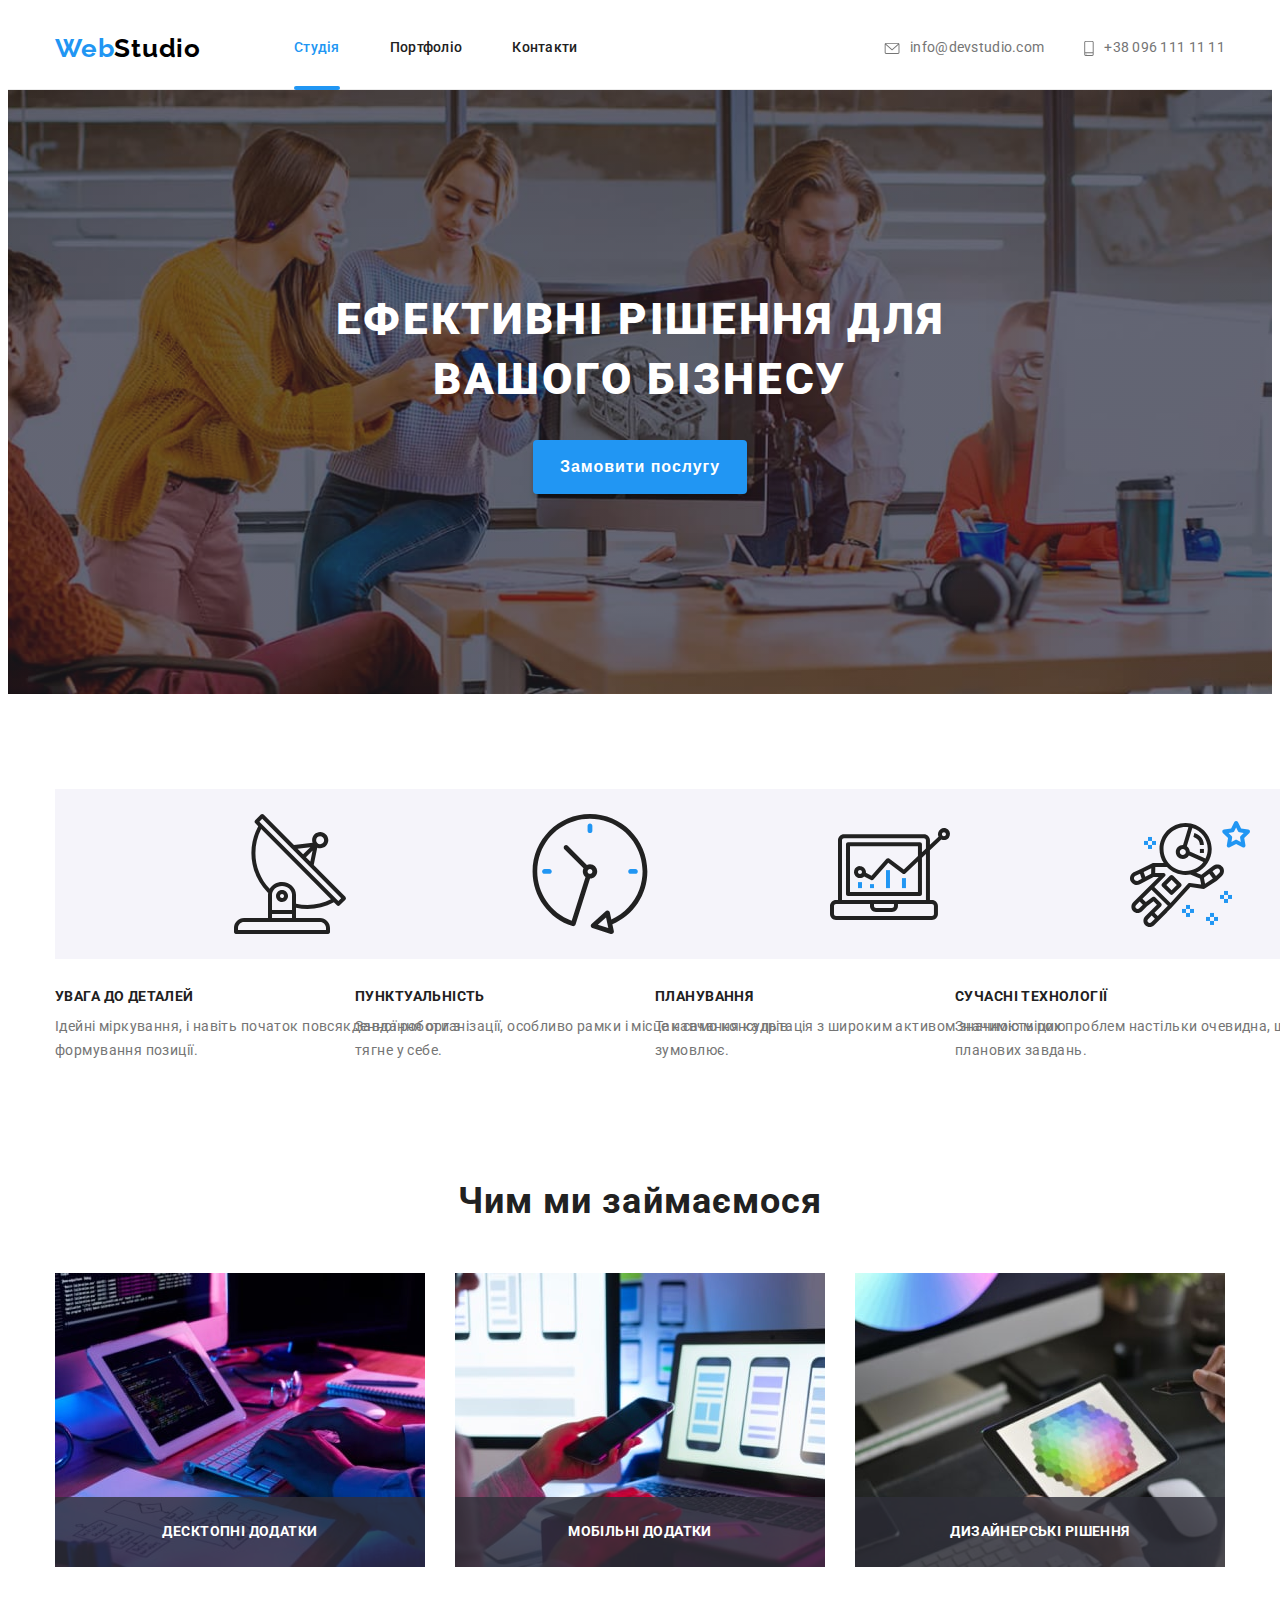
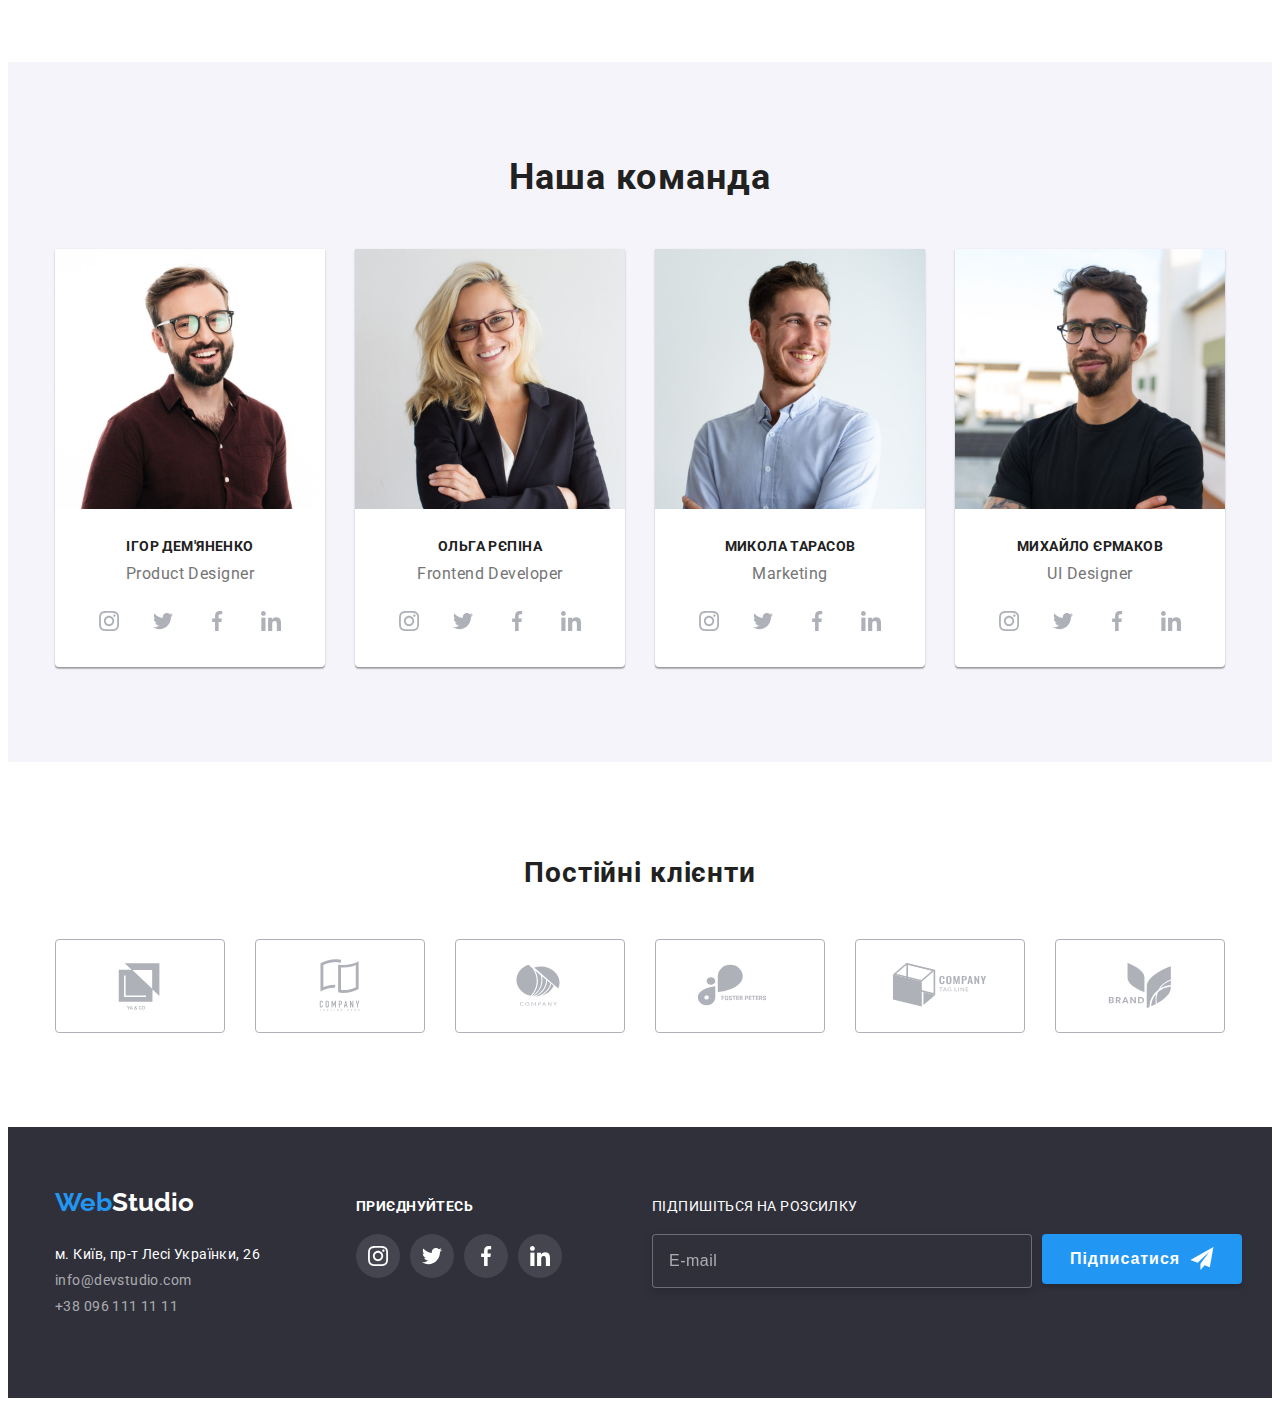
==== commit d8b3bdcc: "homework-8.13." ====
--- a/index.html
+++ b/index.html
@@ -16,7 +16,7 @@
 <body>   
      <header class="header">    
         <div class="container header__main">
-            <a href="./index.html" class="header__logo link"> <span>Web</span>Studio</a>
+            <a href="./index.html" rel="noopener noreferrer nofolow"  class="header__logo link"> <span>Web</span>Studio</a>
         <nav class="header__nav">
         <ul class="header__list list">
             <li class="header__list__nav"><a href="./index.html" target="_self" class="header__link link header__active">Студія</a></li>
@@ -37,7 +37,7 @@
         <button class="header__btn__close "><svg width="40" height="40" class="close_40px"><use href="./img/icons.svg#icon-close_40px"></use></svg></button>
         <nav class="header__mob__nav">
         <ul class="header__mob__list list">
-            <li class="header__mob__list__nav"><a href="./index.html" target="_self" class="header__mob__link link header__active">Студія</a></li>
+            <li class="header__mob__list__nav"><a href="./index.html" target="_self" class="header__mob__link link header__mob__active">Студія</a></li>
             <li class="header__mob__list__nav"><a href="./portfolio.html" target="_self" class="header__mob__link link">Портфоліо</a></li>
             <li class="header__mob__list__nav"><a href="" class="header__mob__link link">Контакти</a></li>
         </ul>
--- a/css/main.min.css
+++ b/css/main.min.css
@@ -1 +1 @@
-p,h1,h2,h3{margin:0px}ul{margin:0px;padding:0px}.link{text-decoration:none}.list{list-style:none}img{display:block;width:100%;height:auto}body{font-family:"roboto","relewey",sans-serif;color:#212121}.visually-hidden{position:absolute;width:1px;height:1px;margin:-1px;border:0;padding:0;white-space:nowrap;overflow:hidden;opacity:0}:root{--accent-color: #2196F3;--color-white: #FFFFFF}.container{width:100%;padding:0px 15px;margin:0px auto}@media screen and (min-width: 480px){.container{width:450px}}@media screen and (min-width: 768px){.container{width:738px}}@media screen and (min-width: 1200px){.container{width:1170px}}.title{font-size:14px;line-height:1.14;letter-spacing:.03em;text-transform:uppercase}.header{background-color:#fff;border-bottom:#ececec}.header__main{display:flex;align-items:center}.header__logo{display:block;font-family:"Raleway";font-style:normal;font-weight:700;letter-spacing:.03em;color:#000;margin-right:216px;padding:16px,0px;font-size:24px;line-height:1.17}.header__logo>span{color:#2196f3}@media screen and (min-width: 768px){.header__logo{margin-right:85px}}@media screen and (min-width: 1200px){.header__logo{margin-right:93px;padding:25px 0px;font-size:26px;line-height:1.19}}@media screen and (max-width: 767px){.header__nav{display:none}}.header__list{display:flex}.header__list .header__list__nav:not(:last-child) .header__link{margin-right:50px}.header__link{position:relative;display:block;padding-top:32px;padding-bottom:33px;transition-property:color;transition-duration:250ms;font-weight:500;font-size:14px;line-height:1.14;letter-spacing:.02em;color:#212121}.header__link:hover,.header__link:focus{color:var(--accent-color)}.header__active{color:var(--accent-color)}@media screen and (min-width: 768px){.header__active::after{position:absolute;left:0;bottom:0;content:"";display:block;height:4px;width:100%;background-color:var(--accent-color);border-radius:2px}}@media screen and (min-width: 1200px){.header__active::after{position:absolute;left:0;bottom:0;content:"";display:block;height:4px;width:100%;background-color:var(--accent-color);border-radius:2px}}.header__info{display:none;margin-left:auto}@media screen and (min-width: 768px){.header__info{display:block}.header__info .header__list__nav:first-child .header__links{margin-bottom:10px}}@media screen and (min-width: 1200px){.header__info{display:flex}.header__info .header__list__nav:first-child .header__links{margin-right:40px;margin-bottom:0px}}.header__links{display:flex;align-items:center;transition-property:color;transition-duration:250ms;font-size:14px;line-height:1.14;letter-spacing:.02em;color:#757575}.header__links:hover,.header__links:focus{color:#2196f3}.header__icon__envelope{margin-right:10px;fill:currentColor}.header__icon__envelope:hover,.header__icon__envelope:focus{fill:currentColor}.header__icon__smartphone{margin-right:10px;fill:currentColor}.header__icon__smartphone:hover,.header__icon__smartphone:focus{fill:currentColor}.header__btn__open{cursor:pointer;margin-left:auto;border:rgba(0,0,0,0);background-color:#fff;transition:fill,250ms linear;padding-top:10px}@media screen and (min-width: 768px){.header__btn__open{display:none}}.header__btn__open:hover,.header__btn__open:focus{fill:var(--accent-color)}.header__mob__menu{display:none;position:fixed;width:100%;height:100%;background-color:#fff;top:0px;left:0px;right:0px;transition-property:opacity,visibility;transition-duration:250ms;transition-timing-function:linear}.header__mob__menu.is-open{display:block}.mobile__menu{display:flex;flex-direction:column;height:100%;justify-content:space-between;padding-top:10px;padding-bottom:45px;padding-left:40px;padding-right:10px}.header__btn__close{cursor:pointer;display:block;margin-left:auto;margin-right:0;border:rgba(0,0,0,0);background-color:#fff;transition:fill,250ms linear}.header__btn__close:hover,.header__btn__close:focus{fill:var(--accent-color)}.header__mob__list__nav{margin-bottom:30px}.header__mob__link{font-weight:500;font-size:40px;line-height:47px;letter-spacing:.02em;color:#212121;transition:color,250ms linear}.header__mob__link:hover,.header__mob__link:focus{color:var(--accent-color)}.header__mob__info{margin-bottom:64px}.header__mob__info__nav:first-child{margin-bottom:30px}.header__mob__tel{font-weight:500;font-size:34px;line-height:1.17;letter-spacing:.02em;color:#2196f3}.header__mob__email{font-weight:500;font-size:24px;line-height:1.16;letter-spacing:.02em;color:#757575;transition:color,250ms linear}.header__mob__email:hover,.header__mob__email:focus{color:var(--accent-color)}.header__soc{display:flex;align-items:center}.header__soc__link{position:relative;font-weight:500;font-size:18px;line-height:1.22px;letter-spacing:.02em;color:#2196f3}.header__soc__link:not(:last-child){margin-right:20px}.header__Instagram__line::after{content:"";position:absolute;height:1px;width:22px;display:block;border:1px solid rgba(33,33,33,.2);top:0;left:85px;transform:rotate(90deg)}.header__Twitter__line::after{content:"";position:absolute;height:1px;width:22px;display:block;border:1px solid rgba(33,33,33,.2);top:0;left:57px;transform:rotate(90deg)}.header__Facebook__line::after{content:"";position:absolute;height:1px;width:22px;display:block;border:1px solid rgba(33,33,33,.2);top:0;left:80px;transform:rotate(90deg)}.hero{background-color:#2f303a;background-image:linear-gradient(rgba(47, 48, 58, 0.4), rgba(47, 48, 58, 0.4)),url(../img/img_hiro_modil.jpeg);background-repeat:no-repeat;background-size:cover;background-position:center}@media(min-device-pixel-ratio: 2),(-webkit-min-device-pixel-ratio: 2),(min-resolution: 192dpi),(min-resolution: 2dppx){.hero{background-image:linear-gradient(rgba(47, 48, 58, 0.4), rgba(47, 48, 58, 0.4)),url(../img/2x_img_mobil.jpeg)}}@media screen and (min-width: 768px){.hero{background-image:linear-gradient(rgba(47, 48, 58, 0.4), rgba(47, 48, 58, 0.4)),url(../img/img_hiro_tablet.jpeg)}}@media screen and (min-width: 768px)and (min-device-pixel-ratio: 2),screen and (min-width: 768px)and (-webkit-min-device-pixel-ratio: 2),screen and (min-width: 768px)and (min-resolution: 192dpi),screen and (min-width: 768px)and (min-resolution: 2dppx){.hero{background-image:linear-gradient(rgba(47, 48, 58, 0.4), rgba(47, 48, 58, 0.4)),url(../img/2x_img_tablet.jpeg)}}@media screen and (min-width: 1200px){.hero{background-image:linear-gradient(rgba(47, 48, 58, 0.4), rgba(47, 48, 58, 0.4)),url(../img/img-hiro.jpeg)}}@media screen and (min-width: 1200px)and (min-device-pixel-ratio: 2),screen and (min-width: 1200px)and (-webkit-min-device-pixel-ratio: 2),screen and (min-width: 1200px)and (min-resolution: 192dpi),screen and (min-width: 1200px)and (min-resolution: 2dppx){.hero{background-image:linear-gradient(rgba(47, 48, 58, 0.4), rgba(47, 48, 58, 0.4)),url(../img/2x_img_desctop.jpeg)}}.hero__container{padding-top:118px;padding-bottom:118px;text-align:center;display:block}@media screen and (min-width: 1200px){.hero__container{padding-top:200px;padding-bottom:200px}}.hero__title{margin-bottom:30px;max-width:360px;margin-left:auto;margin-right:auto;font-weight:900;font-size:26px;line-height:1.62;text-align:center;letter-spacing:.06em;text-transform:uppercase;color:#fff}@media screen and (min-width: 1200px){.hero__title{max-width:700px;font-size:44px;line-height:1.36;color:#fff}}.hero__btn{cursor:pointer;background-color:#2196f3;border-radius:4px;border:2px solid rgba(0,0,0,0);box-shadow:0px 4px 4px rgba(0,0,0,.15);min-width:200px;display:inline-block;padding:10px 25px;text-align:center;font-weight:700;font-size:16px;line-height:1.88;letter-spacing:.06em;color:#fff}.hero__btn:hover,.hero__btn:focus,.hero__btn:active{background-color:#2196f3}.details{background-color:#fff}.details__container{padding-top:60px;padding-bottom:15px}@media screen and (min-width: 768px){.details__container{padding-bottom:60px}}@media screen and (min-width: 1200px){.details__container{padding-top:95px;padding-bottom:95px}}@media screen and (min-width: 480px){.details__description{margin:-15px}}@media screen and (min-width: 768px){.details__description{margin:-15px;display:flex;flex-wrap:wrap}}@media screen and (min-width: 1200px){.details__description{margin:-15px}}.details__list{width:100%;display:flex;flex-wrap:wrap;flex-direction:column}@media screen and (min-width: 768px){.details__list{margin:15px;width:calc((100% - 60px)/2)}}@media screen and (min-width: 1200px){.details__list{width:calc((100% - 120px)/4)}}@media screen and (max-width: 767px){.details__list:not(:last-child) .detalist__item{margin-bottom:30px}}.details__icons{margin-bottom:30px;height:127px;width:100%;background-color:#f5f4fa;fill:#212121;padding:25px 100px}@media screen and (min-width: 480px){.details__icons{padding:25px 190px}}@media screen and (min-width: 768px){.details__icons{height:120px;padding:25px 142px}}@media screen and (min-width: 1200px){.details__icons{padding:25px 100px}}.details__title{display:flex;justify-content:center;margin-bottom:10px;font-size:14px;line-height:1.14;letter-spacing:.03em;text-transform:uppercase;color:#212121}@media screen and (min-width: 768px){.details__title{justify-content:flex-start}}.detalist__item{font-size:14px;line-height:1.71;letter-spacing:.03em;color:#757575}@media screen and (max-width: 1199px){.work{display:none}}.work{background-color:#fff}.work__container{padding-top:0px;padding-bottom:95px}.work__title{text-align:center;font-size:36px;line-height:1.16;letter-spacing:.03em;margin-bottom:50px}.work__link{display:flex}.work__link .work__links:not(:last-child){margin-right:30px}.work__links{position:relative}.work__links::before{content:"";position:absolute;bottom:0;right:0;width:100%;height:70px;display:inline-block;background-color:rgba(47,48,58,.8)}.work__item{position:absolute;bottom:12%;right:50%;min-width:100%;transform:translate(50%, 50%);font-weight:700;font-size:14px;line-height:1.14;text-align:center;letter-spacing:.03em;text-transform:uppercase;color:#fff}.team{background-color:#f5f4fa}.team__container{padding-top:60px;padding-bottom:60px}@media screen and (min-width: 1200px){.team__container{padding-top:95px;padding-bottom:95px}}.team__title{font-size:28px;line-height:1.17;text-align:center;letter-spacing:.03em;margin-bottom:30px;color:#212121}@media screen and (min-width: 1200px){.team__title{font-size:36px;line-height:1.16;margin-bottom:50px}}.team__list{display:block}@media screen and (min-width: 768px){.team__list{display:flex;flex-wrap:wrap;margin:-15px}}@media screen and (max-width: 767px){.team__list .team__position:not(:last-child){margin-bottom:30px}}.team__position{background-color:#fff;text-align:center;width:100%;border-radius:0px 0px 4px 4px;box-shadow:0px 1px 3px rgba(0,0,0,.12),0px 1px 1px rgba(0,0,0,.14),0px 2px 1px rgba(0,0,0,.2)}@media screen and (min-width: 768px){.team__position{margin:15px;width:calc((100% - 60px)/2)}}@media screen and (min-width: 1200px){.team__position{width:calc((100% - 120px)/4)}}.team__name{margin:30px auto 10px}.team__text{margin-bottom:15px;font-size:16px;line-height:1.18;letter-spacing:.03em;color:#757575}.team__soc{display:flex;justify-content:center;text-align:center;padding-bottom:24px}.team__items{display:flex;justify-content:center;text-align:center;flex-wrap:wrap;width:44px;height:44px}.team__items:not(:last-child){margin-right:10px}.team__link{width:100%;height:100%;display:flex;justify-content:center;align-items:center;border-radius:50%;background-color:#fff;color:#afb1b8;transition-property:background-color,color;transition-duration:250ms;transition-timing-function:linear}.team__link:hover{background-color:#2196f3;color:#fff}.team__icons{fill:currentColor}.customers{background-color:#fff}.customers__container{padding-top:60px;padding-bottom:60px}@media screen and (min-width: 1200px){.customers__container{padding-top:95px;padding-bottom:95px}}.customers__list{display:flex;flex-wrap:wrap;margin:-15px}@media screen and (min-width: 768px){.customers__list{align-items:center;justify-content:center}}.customers__title{text-transform:none;margin-bottom:30px;font-size:28px;line-height:1.17;text-align:center;letter-spacing:.03em;color:#212121}@media screen and (min-width: 1200px){.customers__title{margin-bottom:50px}}.customers__items{height:92px;display:flex;justify-content:center;align-items:center;background-color:#fff;color:#afb1b8;margin:15px;width:calc((100% - 60px)/2)}@media screen and (min-width: 768px){.customers__items{width:calc((100% - 90px)/3)}}@media screen and (min-width: 1200px){.customers__items{width:calc((100% - 180px)/6)}}.customers__link{width:100%;height:100%;display:flex;justify-content:center;align-items:center;border:1px solid #afb1b8;border-radius:4px;background-color:#fff;color:#afb1b8;transition-property:border,color;transition-duration:250ms;transition-timing-function:linear}.customers__link:hover{border:1px solid #2196f3;color:#2196f3}.customers__Logo{fill:currentColor}.footer{background-color:#2f303a}.footer__container{padding-top:60px;padding-bottom:60px}@media screen and (min-width: 1200px){.footer__container{padding-top:60px;padding-bottom:60px;display:flex;align-items:baseline}}.footer__address{display:block}@media screen and (min-width: 768px){.footer__address{display:flex;justify-content:space-around}}@media screen and (min-width: 1200px){.footer__address{align-items:baseline}}.footer__list{margin-bottom:60px}@media screen and (min-width: 1200px){.footer__list{margin-right:70px;min-width:231px;margin-bottom:0px}}.footer__logo{display:flex;justify-content:center;margin-bottom:30px;font-family:"Raleway";font-style:normal;font-weight:700;font-size:24px;line-height:1.17;text-align:center;color:#fff}.footer__logo>span{color:#2196f3}@media screen and (min-width: 1200px){.footer__logo{justify-content:flex-start;font-size:26px;line-height:1.19}}.footer__items:not(:last-child) .footer__link{margin-bottom:10px}.footer__link{display:flex;justify-content:center;font-style:normal;font-size:14px;line-height:1.14;text-align:center;letter-spacing:.03em;color:rgba(255,255,255,.6);transition-property:color;transition-duration:250ms;transition-timing-function:linear}@media screen and (min-width: 1200px){.footer__link{justify-content:flex-start}}.footer__link:hover,.footer__link:focus{color:var(--accent-color)}.footer__contact{color:#fff}@media screen and (min-width: 768px){.footer__soc__tab{display:block}}.footer__soc__title{display:flex;justify-content:center;margin-bottom:20px;font-style:normal;font-size:14px;line-height:1.14;text-align:center;letter-spacing:.03em;text-transform:uppercase;color:#fff}@media screen and (min-width: 1200px){.footer__soc__title{justify-content:flex-start}}.footer__soc{display:flex;justify-content:center;margin-bottom:60px}@media screen and (min-width: 1200px){.footer__soc{margin-right:90px}}.footer__soc__items{width:44px;height:44px}.footer__soc__items:not(:last-child){margin-right:10px}.footer__soc__link{width:100%;height:100%;display:flex;justify-content:center;align-items:center;border-radius:50%;background-color:rgba(255,255,255,.1);color:#fff;transition-property:background-color;transition-duration:250ms;transition-timing-function:linear}.footer__soc__link:hover,.footer__soc__link:focus{background-color:#2196f3}.footer__soc__icons{fill:currentColor}.footer__form__label{margin-bottom:20px}@media screen and (max-width: 767px){.footer__form__imput{display:flex;flex-wrap:wrap;justify-content:center}}@media screen and (min-width: 1200px){.footer__form__imput{display:flex}}.footer__form__text{display:flex;justify-content:center;text-align:center;font-size:14px;line-height:1.14;letter-spacing:.03em;text-transform:uppercase;color:#fff}@media screen and (min-width: 1200px){.footer__form__text{justify-content:flex-start}}.footer__form__email{width:450px;height:50px;border:1px solid rgba(255,255,255,.3);filter:drop-shadow(0px 4px 4px rgba(0, 0, 0, 0.15));border-radius:4px;margin-bottom:20px;background-color:#2f303a;padding-left:16px;color:#fff;transition-property:border-color;transition-duration:250ms;transition-timing-function:linear}.footer__form__email:hover,.footer__form__email:focus{outline:rgba(0,0,0,0);border-color:var(--accent-color)}@media screen and (min-width: 768px){.footer__form__email{display:flex;margin-right:auto;margin-left:auto}}@media screen and (min-width: 1200px){.footer__form__email{display:block;width:360px;margin-right:10px}}.footer__form__email::-moz-placeholder{font-weight:400;font-size:16px;line-height:1.25;display:flex;align-items:center;letter-spacing:.03em;color:rgba(255,255,255,.6)}.footer__form__email:-ms-input-placeholder{font-weight:400;font-size:16px;line-height:1.25;display:flex;align-items:center;letter-spacing:.03em;color:rgba(255,255,255,.6)}.footer__form__email::placeholder{font-weight:400;font-size:16px;line-height:1.25;display:flex;align-items:center;letter-spacing:.03em;color:rgba(255,255,255,.6)}.footer__form__btn{display:flex;align-items:center;text-align:center;padding:10px 28px 10px 28px;background-color:var(--accent-color);box-shadow:0px 4px 4px rgba(0,0,0,.15);border-radius:4px;border:rgba(0,0,0,0);cursor:pointer;font-weight:700;font-size:16px;line-height:1.88;letter-spacing:.06em;color:#fff}@media screen and (min-width: 768px){.footer__form__btn{margin-right:auto;margin-left:auto}}@media screen and (min-width: 1200px){.footer__form__btn{max-height:50px;font-size:16px;color:#fff}}.footer__form__icon{margin-left:10px;height:24px;width:24px;fill:#fff}.forma{position:fixed;top:0;height:100%;width:100%;background-color:rgba(0,0,0,.2);transition-property:opacity,visibility;transition-duration:250ms;transition-timing-function:linear}.forma.is-hidden .forma-bg{transform:translate(-50%, -50%) scale(0)}.forma-bg{position:absolute;left:50%;top:50%;width:528px;height:581px;transform:translate(-50%, -50%) scale(1);background-color:#fff;box-shadow:0px 1px 3px rgba(0,0,0,.12),0px 1px 1px rgba(0,0,0,.14),0px 2px 1px rgba(0,0,0,.2);border-radius:4px;padding:40px;transition-property:transform;transition-duration:250ms;transition-timing-function:linear}.forma-bt{display:inline-block;cursor:pointer;position:absolute;top:8px;right:8px;width:30px;height:30px;border-radius:50%;background-color:#fff;border:1px solid rgba(0,0,0,.1);transition:fill 250ms linear}.forma-bt:hover,.forma-bt:focus{fill:var(--accent-color)}.is-hidden{opacity:0;visibility:hidden;pointer-events:none}.modal{position:fixed;top:0;height:100%;width:100%;background-color:rgba(0,0,0,.2);transition-property:opacity,visibility;transition-duration:250ms;transition-timing-function:linear}.modal.is-hidden .modal__container{transform:translate(-50%, -50%) scale(0)}.modal__container{position:absolute;left:50%;top:50%;width:450px;height:609px;transform:translate(-50%, -50%) scale(1);background-color:#fff;box-shadow:0px 1px 3px rgba(0,0,0,.12),0px 1px 1px rgba(0,0,0,.14),0px 2px 1px rgba(0,0,0,.2);border-radius:4px;padding:40px;transition-property:transform;transition-duration:250ms;transition-timing-function:linear}@media screen and (min-width: 1200px){.modal__container{width:528px;height:581px}}.modal__btn{display:inline-block;cursor:pointer;position:absolute;top:8px;right:8px;width:30px;height:30px;border-radius:50%;background-color:#fff;border:1px solid rgba(0,0,0,.1);transition:fill 250ms linear}.modal__btn:hover,.modal__btn:focus{fill:var(--accent-color)}.is-hidden{opacity:0;visibility:hidden;pointer-events:none}.modal__heading{margin-bottom:10px;font-weight:700;font-size:20px;line-height:1.15;text-align:center;letter-spacing:.03em;color:#212121}@media screen and (min-width: 1200px){.modal__heading{line-height:1.5}}.modal__imput__group label{font-weight:400;font-size:12px;line-height:1.16;letter-spacing:.01em;color:#757575;margin-bottom:5px;display:block}@media screen and (min-width: 1200px){.modal__imput__group label{line-height:1.14}}.modal__imput__group:nth-child(-n+3){margin-bottom:10px}.modal__imput__group:nth-child(-n+3):nth-child(4){margin-bottom:20px}.modal__imput__group:nth-child(-n+3):nth-child(5){margin-bottom:30px;justify-content:center;display:flax;align-items:center}.modal__imput__wrapper{position:relative}.modal__input{width:100%;height:40px;border:1px solid rgba(33,33,33,.2);border-radius:4px;padding-left:12px;padding-left:42px;transition-property:border-color;transition-duration:250ms;transition-timing-function:linear}.modal__input:hover,.modal__input:focus{border-color:var(--accent-color);outline:rgba(0,0,0,0)}.modal__input:hover+svg,.modal__input:focus+svg{fill:var(--accent-color)}.modal__input__icon{position:absolute;top:50%;left:12px;transform:translateY(-50%);transition-property:fill;transition-duration:250ms;transition-timing-function:linear}.modal__text{width:370px;height:120px;left:576px;top:519px;margin-bottom:20px;border:1px solid rgba(33,33,33,.2);border-radius:4px;resize:none;padding:12px 16px;transition-property:border-color;transition-duration:250ms;transition-timing-function:linear}.modal__text:hover,.modal__text:focus{border-color:var(--accent-color);outline:rgba(0,0,0,0)}.modal__text::-moz-placeholder{font-weight:400;font-size:12px;line-height:1.16;letter-spacing:.01em;color:rgba(117,117,117,.5)}.modal__text:-ms-input-placeholder{font-weight:400;font-size:12px;line-height:1.16;letter-spacing:.01em;color:rgba(117,117,117,.5)}.modal__text::placeholder{font-weight:400;font-size:12px;line-height:1.16;letter-spacing:.01em;color:rgba(117,117,117,.5)}@media screen and (min-width: 1200px){.modal__text{width:448px;height:120px;font-size:14px;line-height:1.14px}}label.modal__politik__label{margin-bottom:30px;display:flex;align-items:baseline;font-size:12px;line-height:1.14;letter-spacing:.03em;color:#757575}@media screen and (min-width: 1200px){label.modal__politik__label{font-size:14px;line-height:1.71;justify-content:center}}.modal__politic__check2{width:16px;height:15px;border:2px solid #212121;border-radius:2px;margin-right:10px;justify-content:center;display:flex;align-items:center}.modal__politic__check2 svg{fill:rgba(0,0,0,0)}.modal__politic__check:checked+label>span{border:none;background-color:var(--accent-color)}.modal__politic__check:checked+label>span:checked+label>span svg{fill:#fff}.modal__contract{padding-left:3px;color:var(--accent-color)}.modal__contract::after{content:"";display:block;position:absolute;right:0;bottom:0px;width:97px;height:1px;background-color:var(--accent-color)}@media screen and (min-width: 1200px){.modal__contract{padding-left:3px;color:var(--accent-color)}.modal__contract::after{bottom:5px;width:112px}}.modal__contract__span{position:relative}.modal__form__btn{display:inline-block;display:flex;align-items:center;text-align:center;margin-left:auto;margin-right:auto;font-weight:700;font-size:16px;line-height:1.88;letter-spacing:.06em;color:#fff;padding:10px 52px;background:#188ce8;border:#188ce8;box-shadow:0px 4px 4px rgba(0,0,0,.15);border-radius:4px;cursor:pointer}/*# sourceMappingURL=main.min.css.map */+p,h1,h2,h3{margin:0px}ul{margin:0px;padding:0px}.link{text-decoration:none}.list{list-style:none}img{display:block;width:100%;height:auto}body{font-family:"roboto","relewey",sans-serif;color:#212121}.visually-hidden{position:absolute;width:1px;height:1px;margin:-1px;border:0;padding:0;white-space:nowrap;overflow:hidden;opacity:0}:root{--accent-color: #2196F3;--color-white: #FFFFFF}.container{width:100%;padding:0px 15px;margin:0px auto}@media screen and (min-width: 480px){.container{width:450px}}@media screen and (min-width: 768px){.container{width:738px}}@media screen and (min-width: 1200px){.container{width:1170px}}.title{font-size:14px;line-height:1.14;letter-spacing:.03em;text-transform:uppercase}.header{background-color:#fff;border-bottom:1px solid #ececec}.header__main{display:flex;align-items:center}.header__logo{display:block;font-family:"Raleway";font-style:normal;font-weight:700;letter-spacing:.03em;color:#000;margin-right:216px;padding:16px,0px;font-size:24px;line-height:1.17}.header__logo>span{color:#2196f3}@media screen and (min-width: 768px){.header__logo{margin-right:85px}}@media screen and (min-width: 1200px){.header__logo{margin-right:93px;padding:25px 0px;font-size:26px;line-height:1.19}}@media screen and (max-width: 767px){.header__nav{display:none}}.header__list{display:flex}.header__list .header__list__nav:not(:last-child) .header__link{margin-right:50px}.header__link{position:relative;display:block;padding-top:32px;padding-bottom:33px;transition-property:color;transition-duration:250ms;font-weight:500;font-size:14px;line-height:1.14;letter-spacing:.02em;color:#212121}.header__link:hover,.header__link:focus{color:var(--accent-color)}.header__active{color:var(--accent-color)}.header__active::after{position:absolute;left:0;bottom:-1px;content:"";display:block;height:4px;width:100%;background-color:var(--accent-color);border-radius:2px}.header__info{display:none;margin-left:auto}@media screen and (min-width: 768px){.header__info{display:block}.header__info .header__list__nav:first-child .header__links{margin-bottom:10px}}@media screen and (min-width: 1200px){.header__info{display:flex}.header__info .header__list__nav:first-child .header__links{margin-right:40px;margin-bottom:0px}}.header__links{display:flex;align-items:center;transition-property:color;transition-duration:250ms;font-size:14px;line-height:1.14;letter-spacing:.02em;color:#757575}.header__links:hover,.header__links:focus{color:#2196f3}.header__icon__envelope{margin-right:10px;fill:currentColor}.header__icon__envelope:hover,.header__icon__envelope:focus{fill:currentColor}.header__icon__smartphone{margin-right:10px;fill:currentColor}.header__icon__smartphone:hover,.header__icon__smartphone:focus{fill:currentColor}.header__btn__open{cursor:pointer;margin-left:auto;border:rgba(0,0,0,0);background-color:#fff;transition:fill,250ms linear;padding-top:10px}@media screen and (min-width: 768px){.header__btn__open{display:none}}.header__btn__open:hover,.header__btn__open:focus{fill:var(--accent-color)}.header__mob__menu{display:none;position:fixed;width:100%;height:100%;background-color:#fff;top:0px;left:0px;right:0px;transition-property:opacity,visibility;transition-duration:250ms;transition-timing-function:linear}.header__mob__menu.is-open{display:block}.mobile__menu{display:flex;flex-direction:column;height:100%;justify-content:space-between;padding-top:10px;padding-bottom:45px;padding-left:40px;padding-right:10px}.header__btn__close{cursor:pointer;display:block;margin-left:auto;margin-right:0;border:rgba(0,0,0,0);background-color:#fff;transition:fill,250ms linear}.header__btn__close:hover,.header__btn__close:focus{fill:var(--accent-color)}.header__mob__list__nav{margin-bottom:30px}.header__mob__link{font-weight:500;font-size:40px;line-height:47px;letter-spacing:.02em;color:#212121;transition:color,250ms linear}.header__mob__link:hover,.header__mob__link:focus{color:var(--accent-color)}.header__mob__active{color:var(--accent-color)}.header__mob__info{margin-bottom:64px}.header__mob__info__nav:first-child{margin-bottom:30px}.header__mob__tel{font-weight:500;font-size:34px;line-height:1.17;letter-spacing:.02em;color:#2196f3}.header__mob__email{font-weight:500;font-size:24px;line-height:1.16;letter-spacing:.02em;color:#757575;transition:color,250ms linear}.header__mob__email:hover,.header__mob__email:focus{color:var(--accent-color)}.header__soc{display:flex;align-items:center}.header__soc__link{position:relative;font-weight:500;font-size:18px;line-height:1.22px;letter-spacing:.02em;color:#2196f3}.header__soc__link:not(:last-child){margin-right:20px}.header__Instagram__line::after{content:"";position:absolute;height:1px;width:22px;display:block;border:1px solid rgba(33,33,33,.2);top:0;left:85px;transform:rotate(90deg)}.header__Twitter__line::after{content:"";position:absolute;height:1px;width:22px;display:block;border:1px solid rgba(33,33,33,.2);top:0;left:57px;transform:rotate(90deg)}.header__Facebook__line::after{content:"";position:absolute;height:1px;width:22px;display:block;border:1px solid rgba(33,33,33,.2);top:0;left:80px;transform:rotate(90deg)}.hero{background-color:#2f303a;background-image:linear-gradient(rgba(47, 48, 58, 0.4), rgba(47, 48, 58, 0.4)),url(../img/img_hiro_modil.jpeg);background-repeat:no-repeat;background-size:cover;background-position:center}@media(min-device-pixel-ratio: 2),(-webkit-min-device-pixel-ratio: 2),(min-resolution: 192dpi),(min-resolution: 2dppx){.hero{background-image:linear-gradient(rgba(47, 48, 58, 0.4), rgba(47, 48, 58, 0.4)),url(../img/2x_img_mobil.jpeg)}}@media screen and (min-width: 768px){.hero{background-image:linear-gradient(rgba(47, 48, 58, 0.4), rgba(47, 48, 58, 0.4)),url(../img/img_hiro_tablet.jpeg)}}@media screen and (min-width: 768px)and (min-device-pixel-ratio: 2),screen and (min-width: 768px)and (-webkit-min-device-pixel-ratio: 2),screen and (min-width: 768px)and (min-resolution: 192dpi),screen and (min-width: 768px)and (min-resolution: 2dppx){.hero{background-image:linear-gradient(rgba(47, 48, 58, 0.4), rgba(47, 48, 58, 0.4)),url(../img/2x_img_tablet.jpeg)}}@media screen and (min-width: 1200px){.hero{background-image:linear-gradient(rgba(47, 48, 58, 0.4), rgba(47, 48, 58, 0.4)),url(../img/img-hiro.jpeg)}}@media screen and (min-width: 1200px)and (min-device-pixel-ratio: 2),screen and (min-width: 1200px)and (-webkit-min-device-pixel-ratio: 2),screen and (min-width: 1200px)and (min-resolution: 192dpi),screen and (min-width: 1200px)and (min-resolution: 2dppx){.hero{background-image:linear-gradient(rgba(47, 48, 58, 0.4), rgba(47, 48, 58, 0.4)),url(../img/2x_img_desctop.jpeg)}}.hero__container{padding-top:118px;padding-bottom:118px;text-align:center;display:block}@media screen and (min-width: 1200px){.hero__container{padding-top:200px;padding-bottom:200px}}.hero__title{margin-bottom:30px;max-width:360px;margin-left:auto;margin-right:auto;font-weight:900;font-size:26px;line-height:1.62;text-align:center;letter-spacing:.06em;text-transform:uppercase;color:#fff}@media screen and (min-width: 1200px){.hero__title{max-width:700px;font-size:44px;line-height:1.36;color:#fff}}.hero__btn{cursor:pointer;background-color:#2196f3;border-radius:4px;border:2px solid rgba(0,0,0,0);box-shadow:0px 4px 4px rgba(0,0,0,.15);min-width:200px;display:inline-block;padding:10px 25px;text-align:center;font-weight:700;font-size:16px;line-height:1.88;letter-spacing:.06em;color:#fff}.hero__btn:hover,.hero__btn:focus,.hero__btn:active{background-color:#2196f3}.details{background-color:#fff}.details__container{padding-top:60px;padding-bottom:15px}@media screen and (min-width: 768px){.details__container{padding-bottom:60px}}@media screen and (min-width: 1200px){.details__container{padding-top:95px;padding-bottom:95px}}@media screen and (min-width: 480px){.details__description{margin:-15px}}@media screen and (min-width: 768px){.details__description{margin:-15px;display:flex;flex-wrap:wrap}}@media screen and (min-width: 1200px){.details__description{margin:-15px}}.details__list{width:100%;display:flex;flex-wrap:wrap;flex-direction:column}@media screen and (min-width: 768px){.details__list{margin:15px;width:calc((100% - 60px)/2)}}@media screen and (min-width: 1200px){.details__list{width:calc((100% - 120px)/4)}}@media screen and (max-width: 767px){.details__list:not(:last-child) .detalist__item{margin-bottom:30px}}.details__icons{margin-bottom:30px;height:127px;width:100%;background-color:#f5f4fa;fill:#212121;padding:25px 100px}@media screen and (min-width: 480px){.details__icons{padding:25px 190px}}@media screen and (min-width: 768px){.details__icons{height:120px;padding:25px 142px}}@media screen and (min-width: 1200px){.details__icons{padding:25px 100px}}.details__title{display:flex;justify-content:center;margin-bottom:10px;font-size:14px;line-height:1.14;letter-spacing:.03em;text-transform:uppercase;color:#212121}@media screen and (min-width: 768px){.details__title{justify-content:flex-start}}.detalist__item{font-size:14px;line-height:1.71;letter-spacing:.03em;color:#757575}@media screen and (max-width: 1199px){.work{display:none}}.work{background-color:#fff}.work__container{padding-top:0px;padding-bottom:95px}.work__title{text-align:center;font-size:36px;line-height:1.16;letter-spacing:.03em;margin-bottom:50px}.work__link{display:flex}.work__link .work__links:not(:last-child){margin-right:30px}.work__links{position:relative}.work__links::before{content:"";position:absolute;bottom:0;right:0;width:100%;height:70px;display:inline-block;background-color:rgba(47,48,58,.8)}.work__item{position:absolute;bottom:12%;right:50%;min-width:100%;transform:translate(50%, 50%);font-weight:700;font-size:14px;line-height:1.14;text-align:center;letter-spacing:.03em;text-transform:uppercase;color:#fff}.team{background-color:#f5f4fa}.team__container{padding-top:60px;padding-bottom:60px}@media screen and (min-width: 1200px){.team__container{padding-top:95px;padding-bottom:95px}}.team__title{font-size:28px;line-height:1.17;text-align:center;letter-spacing:.03em;margin-bottom:30px;color:#212121}@media screen and (min-width: 1200px){.team__title{font-size:36px;line-height:1.16;margin-bottom:50px}}.team__list{display:block}@media screen and (min-width: 768px){.team__list{display:flex;flex-wrap:wrap;margin:-15px}}@media screen and (max-width: 767px){.team__list .team__position:not(:last-child){margin-bottom:30px}}.team__position{background-color:#fff;text-align:center;width:100%;border-radius:0px 0px 4px 4px;box-shadow:0px 1px 3px rgba(0,0,0,.12),0px 1px 1px rgba(0,0,0,.14),0px 2px 1px rgba(0,0,0,.2)}@media screen and (min-width: 768px){.team__position{margin:15px;width:calc((100% - 60px)/2)}}@media screen and (min-width: 1200px){.team__position{width:calc((100% - 120px)/4)}}.team__name{margin:30px auto 10px}.team__text{margin-bottom:15px;font-size:16px;line-height:1.18;letter-spacing:.03em;color:#757575}.team__soc{display:flex;justify-content:center;text-align:center;padding-bottom:24px}.team__items{display:flex;justify-content:center;text-align:center;flex-wrap:wrap;width:44px;height:44px}.team__items:not(:last-child){margin-right:10px}.team__link{width:100%;height:100%;display:flex;justify-content:center;align-items:center;border-radius:50%;background-color:#fff;color:#afb1b8;transition-property:background-color,color;transition-duration:250ms;transition-timing-function:linear}.team__link:hover{background-color:#2196f3;color:#fff}.team__icons{fill:currentColor}.customers{background-color:#fff}.customers__container{padding-top:60px;padding-bottom:60px}@media screen and (min-width: 1200px){.customers__container{padding-top:95px;padding-bottom:95px}}.customers__list{display:flex;flex-wrap:wrap;margin:-15px}@media screen and (min-width: 768px){.customers__list{align-items:center;justify-content:center}}.customers__title{text-transform:none;margin-bottom:30px;font-size:28px;line-height:1.17;text-align:center;letter-spacing:.03em;color:#212121}@media screen and (min-width: 1200px){.customers__title{margin-bottom:50px}}.customers__items{height:92px;display:flex;justify-content:center;align-items:center;background-color:#fff;color:#afb1b8;margin:15px;width:calc((100% - 60px)/2)}@media screen and (min-width: 768px){.customers__items{width:calc((100% - 90px)/3)}}@media screen and (min-width: 1200px){.customers__items{width:calc((100% - 180px)/6)}}.customers__link{width:100%;height:100%;display:flex;justify-content:center;align-items:center;border:1px solid #afb1b8;border-radius:4px;background-color:#fff;color:#afb1b8;transition-property:border,color;transition-duration:250ms;transition-timing-function:linear}.customers__link:hover{border:1px solid #2196f3;color:#2196f3}.customers__Logo{fill:currentColor}.footer{background-color:#2f303a}.footer__container{padding-top:60px;padding-bottom:60px}@media screen and (min-width: 1200px){.footer__container{padding-top:60px;padding-bottom:60px;display:flex;align-items:baseline}}.footer__address{display:block}@media screen and (min-width: 768px){.footer__address{display:flex;justify-content:space-around}}@media screen and (min-width: 1200px){.footer__address{align-items:baseline}}.footer__list{margin-bottom:60px}@media screen and (min-width: 1200px){.footer__list{margin-right:70px;min-width:231px;margin-bottom:0px}}.footer__logo{display:flex;justify-content:center;margin-bottom:30px;font-family:"Raleway";font-style:normal;font-weight:700;font-size:24px;line-height:1.17;text-align:center;color:#fff}.footer__logo>span{color:#2196f3}@media screen and (min-width: 1200px){.footer__logo{justify-content:flex-start;font-size:26px;line-height:1.19}}.footer__items:not(:last-child) .footer__link{margin-bottom:10px}.footer__link{display:flex;justify-content:center;font-style:normal;font-size:14px;line-height:1.14;text-align:center;letter-spacing:.03em;color:rgba(255,255,255,.6);transition-property:color;transition-duration:250ms;transition-timing-function:linear}@media screen and (min-width: 1200px){.footer__link{justify-content:flex-start}}.footer__link:hover,.footer__link:focus{color:var(--accent-color)}.footer__contact{color:#fff}@media screen and (min-width: 768px){.footer__soc__tab{display:block}}.footer__soc__title{display:flex;justify-content:center;margin-bottom:20px;font-style:normal;font-size:14px;line-height:1.14;text-align:center;letter-spacing:.03em;text-transform:uppercase;color:#fff}@media screen and (min-width: 1200px){.footer__soc__title{justify-content:flex-start}}.footer__soc{display:flex;justify-content:center;margin-bottom:60px}@media screen and (min-width: 1200px){.footer__soc{margin-right:90px}}.footer__soc__items{width:44px;height:44px}.footer__soc__items:not(:last-child){margin-right:10px}.footer__soc__link{width:100%;height:100%;display:flex;justify-content:center;align-items:center;border-radius:50%;background-color:rgba(255,255,255,.1);color:#fff;transition-property:background-color;transition-duration:250ms;transition-timing-function:linear}.footer__soc__link:hover,.footer__soc__link:focus{background-color:#2196f3}.footer__soc__icons{fill:currentColor}.footer__form__label{margin-bottom:20px}@media screen and (max-width: 767px){.footer__form__imput{display:flex;flex-wrap:wrap;justify-content:center}}@media screen and (min-width: 1200px){.footer__form__imput{display:flex}}.footer__form__text{display:flex;justify-content:center;text-align:center;font-size:14px;line-height:1.14;letter-spacing:.03em;text-transform:uppercase;color:#fff}@media screen and (min-width: 1200px){.footer__form__text{justify-content:flex-start}}.footer__form__email{width:450px;height:50px;border:1px solid rgba(255,255,255,.3);filter:drop-shadow(0px 4px 4px rgba(0, 0, 0, 0.15));border-radius:4px;margin-bottom:20px;background-color:#2f303a;padding-left:16px;color:#fff;transition-property:border-color;transition-duration:250ms;transition-timing-function:linear}.footer__form__email:hover,.footer__form__email:focus{outline:rgba(0,0,0,0);border-color:var(--accent-color)}@media screen and (min-width: 768px){.footer__form__email{display:flex;margin-right:auto;margin-left:auto}}@media screen and (min-width: 1200px){.footer__form__email{display:block;width:360px;margin-right:10px}}.footer__form__email::-moz-placeholder{font-weight:400;font-size:16px;line-height:1.25;display:flex;align-items:center;letter-spacing:.03em;color:rgba(255,255,255,.6)}.footer__form__email:-ms-input-placeholder{font-weight:400;font-size:16px;line-height:1.25;display:flex;align-items:center;letter-spacing:.03em;color:rgba(255,255,255,.6)}.footer__form__email::placeholder{font-weight:400;font-size:16px;line-height:1.25;display:flex;align-items:center;letter-spacing:.03em;color:rgba(255,255,255,.6)}.footer__form__btn{display:flex;align-items:center;text-align:center;padding:10px 28px 10px 28px;background-color:var(--accent-color);box-shadow:0px 4px 4px rgba(0,0,0,.15);border-radius:4px;border:rgba(0,0,0,0);cursor:pointer;font-weight:700;font-size:16px;line-height:1.88;letter-spacing:.06em;color:#fff}@media screen and (min-width: 768px){.footer__form__btn{margin-right:auto;margin-left:auto}}@media screen and (min-width: 1200px){.footer__form__btn{max-height:50px;font-size:16px;color:#fff}}.footer__form__icon{margin-left:10px;height:24px;width:24px;fill:#fff}.forma{position:fixed;top:0;height:100%;width:100%;background-color:rgba(0,0,0,.2);transition-property:opacity,visibility;transition-duration:250ms;transition-timing-function:linear}.forma.is-hidden .forma-bg{transform:translate(-50%, -50%) scale(0)}.forma-bg{position:absolute;left:50%;top:50%;width:528px;height:581px;transform:translate(-50%, -50%) scale(1);background-color:#fff;box-shadow:0px 1px 3px rgba(0,0,0,.12),0px 1px 1px rgba(0,0,0,.14),0px 2px 1px rgba(0,0,0,.2);border-radius:4px;padding:40px;transition-property:transform;transition-duration:250ms;transition-timing-function:linear}.forma-bt{display:inline-block;cursor:pointer;position:absolute;top:8px;right:8px;width:30px;height:30px;border-radius:50%;background-color:#fff;border:1px solid rgba(0,0,0,.1);transition:fill 250ms linear}.forma-bt:hover,.forma-bt:focus{fill:var(--accent-color)}.is-hidden{opacity:0;visibility:hidden;pointer-events:none}.modal{position:fixed;top:0;height:100%;width:100%;background-color:rgba(0,0,0,.2);transition-property:opacity,visibility;transition-duration:250ms;transition-timing-function:linear}.modal.is-hidden .modal__container{transform:translate(-50%, -50%) scale(0)}.modal__container{position:absolute;left:50%;top:50%;width:450px;height:609px;transform:translate(-50%, -50%) scale(1);background-color:#fff;box-shadow:0px 1px 3px rgba(0,0,0,.12),0px 1px 1px rgba(0,0,0,.14),0px 2px 1px rgba(0,0,0,.2);border-radius:4px;padding:40px;transition-property:transform;transition-duration:250ms;transition-timing-function:linear}@media screen and (min-width: 1200px){.modal__container{width:528px;height:581px}}.modal__btn{display:inline-block;cursor:pointer;position:absolute;top:8px;right:8px;width:30px;height:30px;border-radius:50%;background-color:#fff;border:1px solid rgba(0,0,0,.1);transition:fill 250ms linear}.modal__btn:hover,.modal__btn:focus{fill:var(--accent-color)}.is-hidden{opacity:0;visibility:hidden;pointer-events:none}.modal__heading{margin-bottom:10px;font-weight:700;font-size:20px;line-height:1.15;text-align:center;letter-spacing:.03em;color:#212121}@media screen and (min-width: 1200px){.modal__heading{line-height:1.5}}.modal__imput__group label{font-weight:400;font-size:12px;line-height:1.16;letter-spacing:.01em;color:#757575;margin-bottom:5px;display:block}@media screen and (min-width: 1200px){.modal__imput__group label{line-height:1.14}}.modal__imput__group:nth-child(-n+3){margin-bottom:10px}.modal__imput__group:nth-child(-n+3):nth-child(4){margin-bottom:20px}.modal__imput__group:nth-child(-n+3):nth-child(5){margin-bottom:30px;justify-content:center;display:flax;align-items:center}.modal__imput__wrapper{position:relative}.modal__input{width:100%;height:40px;border:1px solid rgba(33,33,33,.2);border-radius:4px;padding-left:12px;padding-left:42px;transition-property:border-color;transition-duration:250ms;transition-timing-function:linear}.modal__input:hover,.modal__input:focus{border-color:var(--accent-color);outline:rgba(0,0,0,0)}.modal__input:hover+svg,.modal__input:focus+svg{fill:var(--accent-color)}.modal__input__icon{position:absolute;top:50%;left:12px;transform:translateY(-50%);transition-property:fill;transition-duration:250ms;transition-timing-function:linear}.modal__text{width:370px;height:120px;left:576px;top:519px;margin-bottom:20px;border:1px solid rgba(33,33,33,.2);border-radius:4px;resize:none;padding:12px 16px;transition-property:border-color;transition-duration:250ms;transition-timing-function:linear}.modal__text:hover,.modal__text:focus{border-color:var(--accent-color);outline:rgba(0,0,0,0)}.modal__text::-moz-placeholder{font-weight:400;font-size:12px;line-height:1.16;letter-spacing:.01em;color:rgba(117,117,117,.5)}.modal__text:-ms-input-placeholder{font-weight:400;font-size:12px;line-height:1.16;letter-spacing:.01em;color:rgba(117,117,117,.5)}.modal__text::placeholder{font-weight:400;font-size:12px;line-height:1.16;letter-spacing:.01em;color:rgba(117,117,117,.5)}@media screen and (min-width: 1200px){.modal__text{width:448px;height:120px;font-size:14px;line-height:1.14px}}label.modal__politik__label{margin-bottom:30px;display:flex;align-items:baseline;font-size:12px;line-height:1.14;letter-spacing:.03em;color:#757575}@media screen and (min-width: 1200px){label.modal__politik__label{font-size:14px;line-height:1.71;justify-content:center}}.modal__politic__check2{width:16px;height:15px;border:2px solid #212121;border-radius:2px;margin-right:10px;justify-content:center;display:flex;align-items:center}.modal__politic__check2 svg{fill:rgba(0,0,0,0)}.modal__politic__check:checked+label>span{border:none;background-color:var(--accent-color)}.modal__politic__check:checked+label>span:checked+label>span svg{fill:#fff}.modal__contract{padding-left:3px;color:var(--accent-color)}.modal__contract::after{content:"";display:block;position:absolute;right:0;bottom:0px;width:97px;height:1px;background-color:var(--accent-color)}@media screen and (min-width: 1200px){.modal__contract{padding-left:3px;color:var(--accent-color)}.modal__contract::after{bottom:5px;width:112px}}.modal__contract__span{position:relative}.modal__form__btn{display:inline-block;display:flex;align-items:center;text-align:center;margin-left:auto;margin-right:auto;font-weight:700;font-size:16px;line-height:1.88;letter-spacing:.06em;color:#fff;padding:10px 52px;background:#188ce8;border:#188ce8;box-shadow:0px 4px 4px rgba(0,0,0,.15);border-radius:4px;cursor:pointer}/*# sourceMappingURL=main.min.css.map */